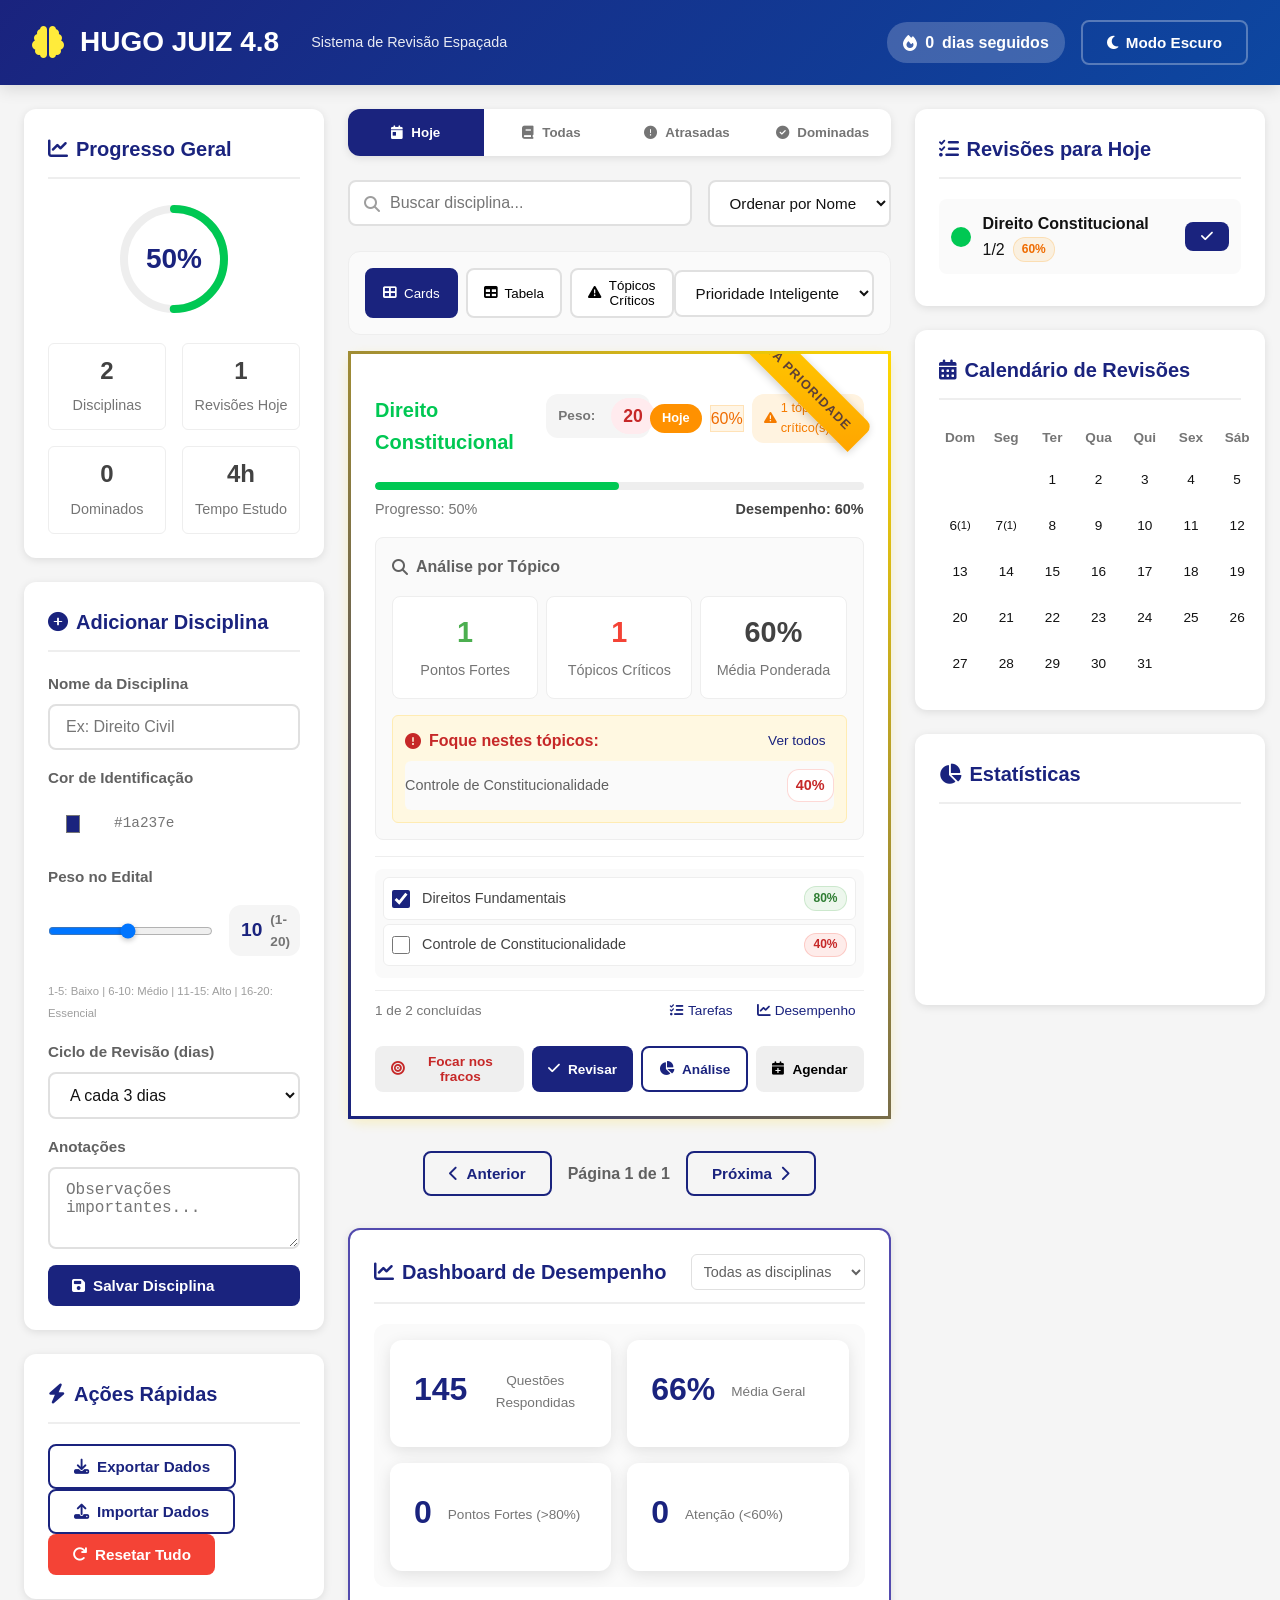
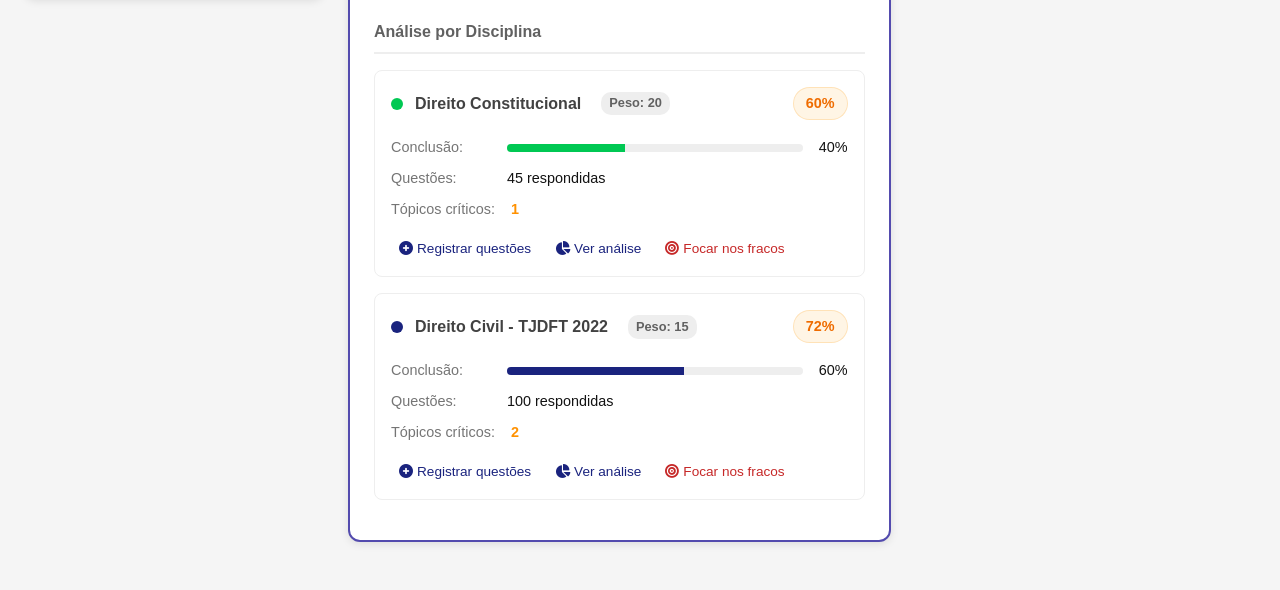
==== html/index.html @ eaf67bb9 "Resolvendo responsividade em mobile e grid do calendário" ====
<!DOCTYPE html>
<html lang="pt-br">
<head>
    <meta charset="UTF-8">
    <meta name="viewport" content="width=device-width, initial-scale=1.0">
    <title>HUGO JUIZ 4.8 - Sistema de Revisão Espaçada</title>
    <link rel="stylesheet" href="https://cdnjs.cloudflare.com/ajax/libs/font-awesome/6.4.0/css/all.min.css">
    <link rel="stylesheet" href="style.css">
</head>
<body>
    <!-- Header -->
    <header class="header">
        <div class="header-content">
            <div class="logo">
                <i class="fas fa-brain"></i>
                <h1>HUGO JUIZ 4.8</h1>
                <span class="subtitle">Sistema de Revisão Espaçada</span>
            </div>
            <div class="header-actions">
                <div class="streak-counter">
                    <i class="fas fa-fire"></i>
                    <span id="streak-days">0</span> dias seguidos
                </div>
                <button class="btn btn-secondary" onclick="toggleDarkMode()">
                    <i class="fas fa-moon"></i> Modo Escuro
                </button>
            </div>
        </div>
    </header>

    <!-- Main Container -->
    <div class="container">
        <!-- Left Panel - Progress & Controls -->
        <aside class="sidebar">
            <!-- Progress Overview -->
            <div class="card progress-card">
                <div class="card-header">
                    <h3><i class="fas fa-chart-line"></i> Progresso Geral</h3>
                </div>
                <div class="progress-circle-container">
                    <div class="progress-circle">
                        <svg width="120" height="120">
                            <circle class="circle-bg" cx="60" cy="60" r="50"></circle>
                            <circle class="circle-progress" cx="60" cy="60" r="50"></circle>
                        </svg>
                        <div class="progress-text">
                            <span id="overall-progress">0%</span>
                        </div>
                    </div>
                </div>
                <div class="stats-grid">
                    <div class="stat-item">
                        <div class="stat-number" id="total-disciplines">0</div>
                        <div class="stat-label">Disciplinas</div>
                    </div>
                    <div class="stat-item">
                        <div class="stat-number" id="today-reviews">0</div>
                        <div class="stat-label">Revisões Hoje</div>
                    </div>
                    <div class="stat-item">
                        <div class="stat-number" id="mastered-topics">0</div>
                        <div class="stat-label">Dominados</div>
                    </div>
                    <div class="stat-item">
                        <div class="stat-number" id="study-time">0h</div>
                        <div class="stat-label">Tempo Estudo</div>
                    </div>
                </div>
            </div>

            <!-- Add Discipline Form -->
            <div class="card">
                <div class="card-header">
                    <h3><i class="fas fa-plus-circle"></i> Adicionar Disciplina</h3>
                </div>
                <form id="add-discipline-form" class="discipline-form">
                    <div class="form-group">
                        <label for="discipline-name">Nome da Disciplina</label>
                        <input type="text" id="discipline-name" placeholder="Ex: Direito Civil" required>
                    </div>
                    
                    <div class="form-group">
                        <label for="discipline-color">Cor de Identificação</label>
                        <div class="color-picker">
                            <input type="color" id="discipline-color" value="#1a237e">
                            <span id="selected-color">#1a237e</span>
                        </div>
                    </div>

                    <!-- No formulário de adição de disciplina -->
                <div class="form-group">
                    <label for="discipline-weight">Peso no Edital</label>
                    <div class="weight-selector">
                        <input type="range" id="discipline-weight" min="1" max="20" value="10">
                        <div class="weight-display">
                            <span id="selected-weight">10</span>
                            <span class="weight-label">(1-20)</span>
                        </div>
                    </div>
                    <div class="weight-explanation">
                        <small>1-5: Baixo | 6-10: Médio | 11-15: Alto | 16-20: Essencial</small>
                    </div>
                </div>

                    
                    
                    <div class="form-group">
                        <label for="review-cycle">Ciclo de Revisão (dias)</label>
                        <select id="review-cycle">
                            <option value="1">Diário</option>
                            <option value="2">A cada 2 dias</option>
                            <option value="3" selected>A cada 3 dias</option>
                            <option value="7">Semanal</option>
                            <option value="14">Quinzenal</option>
                            <option value="30">Mensal</option>
                        </select>
                    </div>
                    
                    <div class="form-group">
                        <label for="discipline-notes">Anotações</label>
                        <textarea id="discipline-notes" rows="3" placeholder="Observações importantes..."></textarea>
                    </div>
                    
                    <button type="submit" class="btn btn-primary">
                        <i class="fas fa-save"></i> Salvar Disciplina
                    </button>
                </form>
            </div>

            <!-- Quick Actions -->
            <div class="card">
                <div class="card-header">
                    <h3><i class="fas fa-bolt"></i> Ações Rápidas</h3>
                </div>
                <div class="quick-actions">
                    <button class="btn btn-outline" onclick="exportData()">
                        <i class="fas fa-download"></i> Exportar Dados
                    </button>
                    <button class="btn btn-outline" onclick="importData()">
                        <i class="fas fa-upload"></i> Importar Dados
                    </button>
                    <button class="btn btn-danger" onclick="resetAllProgress()">
                        <i class="fas fa-redo"></i> Resetar Tudo
                    </button>
                </div>
            </div>
        </aside>

        <!-- Main Content - Disciplines -->
        <main class="main-content">
            <!-- Tabs Navigation -->
            <div class="tabs">
                <button class="tab active" onclick="showTab('today')" id="tab-today">
                    <i class="fas fa-calendar-day"></i> Hoje
                </button>
                <button class="tab" onclick="showTab('all')" id="tab-all">
                    <i class="fas fa-book"></i> Todas
                </button>
                <button class="tab" onclick="showTab('overdue')" id="tab-overdue">
                    <i class="fas fa-exclamation-circle"></i> Atrasadas
                </button>
                <button class="tab" onclick="showTab('mastered')" id="tab-mastered">
                    <i class="fas fa-check-circle"></i> Dominadas
                </button>
            </div>

            <!-- Search & Filter -->
            <div class="search-filter">
                <div class="search-box">
                    <i class="fas fa-search"></i>
                    <input type="text" id="search-input" placeholder="Buscar disciplina...">
                </div>
                <select id="sort-by" onchange="sortDisciplines()">
                    <option value="name">Ordenar por Nome</option>
                    <option value="next-review">Próxima Revisão</option>
                    <option value="progress">Progresso</option>
                    <option value="priority">Prioridade</option>
                </select>
            </div>

                        <!-- Adicione isto após o search-filter -->
            <div class="view-controls">
                <div class="view-mode-selector">
                    <button class="view-mode-btn active" data-mode="cards">
                        <i class="fas fa-th-large"></i> Cards
                    </button>
                    <button class="view-mode-btn" data-mode="table">
                        <i class="fas fa-table"></i> Tabela
                    </button>
                    <button class="view-mode-btn" data-mode="weak-topics">
                        <i class="fas fa-exclamation-triangle"></i> Tópicos Críticos
                    </button>
                </div>
                <div class="sort-controls">
                    <select id="sort-by" onchange="sortDisciplines()">
                        <option value="performance-granular">Prioridade Inteligente</option>
                        <option value="weight">Peso do Edital</option>
                        <option value="performance">Desempenho</option>
                        <option value="progress">Progresso</option>
                        <option value="name">Nome</option>
                        <option value="next-review">Próxima Revisão</option>
                    </select>
                </div>
            </div>

            <!-- Disciplines Grid -->
            <div class="disciplines-grid" id="disciplines-container">
                <!-- Disciplines will be loaded here -->
            </div>

            <!-- Pagination -->
            <div class="pagination">
                <button class="btn btn-outline" onclick="prevPage()">
                    <i class="fas fa-chevron-left"></i> Anterior
                </button>
                <span id="page-info">Página 1 de 1</span>
                <button class="btn btn-outline" onclick="nextPage()">
                    Próxima <i class="fas fa-chevron-right"></i>
                </button>
            </div>

            <!-- Adicione esta seção após o pagination -->
            <div class="card performance-dashboard-card">
                <div class="card-header">
                    <h3><i class="fas fa-chart-line"></i> Dashboard de Desempenho</h3>
                    <div class="dashboard-controls">
                        <select id="performance-filter" class="filter-select">
                            <option value="all">Todas as disciplinas</option>
                            <option value="good">Pontos fortes (>80%)</option>
                            <option value="medium">Médias (60-80%)</option>
                            <option value="poor">Atenção (60%)</option>
                            <option value="no-data">Sem dados</option>
                        </select>
                    </div>
                </div>
                <div class="card-body" id="performance-dashboard">
                    <!-- Dashboard será renderizado aqui -->
                </div>
            </div>



        </main>

        <!-- Right Panel - Statistics & Calendar -->
        <aside class="right-panel">
            <!-- Today's Reviews -->
            <div class="card">
                <div class="card-header">
                    <h3><i class="fas fa-tasks"></i> Revisões para Hoje</h3>
                </div>
                <div class="reviews-list" id="today-reviews-list">
                    <!-- Today's reviews will be listed here -->
                </div>
            </div>

            <!-- Review Calendar -->
            <div class="card">
                <div class="card-header">
                    <h3><i class="fas fa-calendar-alt"></i> Calendário de Revisões</h3>
                </div>
                <div class="calendar" id="review-calendar">
                    <!-- Calendar will be generated here -->
                </div>
            </div>

            <!-- Statistics -->
            <div class="card">
                <div class="card-header">
                    <h3><i class="fas fa-chart-pie"></i> Estatísticas</h3>
                </div>
                <div class="stats-charts">
                    <div class="chart-container">
                        <canvas id="progress-chart"></canvas>
                    </div>
                </div>
            </div>
        </aside>
    </div>

    <!-- Discipline Modal -->
    <div id="discipline-modal" class="modal">
        <div class="modal-content">
            <div class="modal-header">
                <h3 id="modal-title">Editar Disciplina</h3>
                <button class="close-modal" onclick="closeModal()">&times;</button>
            </div>
            <div class="modal-body" id="modal-body">
                <!-- Modal content will be loaded here -->
            </div>
        </div>
    </div>

    <!-- Confirmation Modal -->
    <div id="confirm-modal" class="modal">
        <div class="modal-content confirm-modal">
            <div class="modal-header">
                <h3 id="confirm-title">Confirmação</h3>
                <button class="close-modal" onclick="closeConfirmModal()">&times;</button>
            </div>
            <div class="modal-body">
                <p id="confirm-message">Tem certeza que deseja realizar esta ação?</p>
                <div class="modal-actions">
                    <button class="btn btn-outline" onclick="closeConfirmModal()">Cancelar</button>
                    <button class="btn btn-danger" id="confirm-action-btn">Confirmar</button>
                </div>
            </div>
        </div>
    </div>

    <script src="script.js"></script>
</body>
</html>
---- html/style.css ----
/* ===== VARIÁVEIS DE CORES ===== */
:root {
    --primary: #1a237e;
    --primary-light: #534bae;
    --primary-dark: #000051;
    --secondary: #0d47a1;
    --accent: #ff4081;
    --success: #00c853;
    --warning: #ff9100;
    --danger: #f44336;
    --info: #2196f3;
    --ai-color: #9c27b0;
    
    --dark: #121212;
    --darker: #0a0a0a;
    --light: #f5f5f5;
    --lighter: #ffffff;
    
    --gray-50: #fafafa;
    --gray-100: #f5f5f5;
    --gray-200: #eeeeee;
    --gray-300: #e0e0e0;
    --gray-400: #bdbdbd;
    --gray-500: #9e9e9e;
    --gray-600: #757575;
    --gray-700: #616161;
    --gray-800: #424242;
    --gray-900: #212121;
    
    --border-radius: 12px;
    --border-radius-lg: 16px;
    --border-radius-sm: 8px;
    
    --shadow-sm: 0 2px 8px rgba(0, 0, 0, 0.1);
    --shadow-md: 0 4px 16px rgba(0, 0, 0, 0.12);
    --shadow-lg: 0 8px 32px rgba(0, 0, 0, 0.15);
    
    --transition: all 0.3s cubic-bezier(0.4, 0, 0.2, 1);

    
    --border-radius: 12px;
    --border-radius-lg: 16px;
    --border-radius-sm: 8px;
    
    --shadow-sm: 0 2px 8px rgba(0, 0, 0, 0.1);
    --shadow-md: 0 4px 16px rgba(0, 0, 0, 0.12);
    --shadow-lg: 0 8px 32px rgba(0, 0, 0, 0.15);
    
    --transition: all 0.3s cubic-bezier(0.4, 0, 0.2, 1);
}

/* ===== DARK MODE ===== */
.dark-mode {
    --dark: #ffffff;
    --darker: #f5f5f5;
    --light: #121212;
    --lighter: #1e1e1e;
    
    --gray-50: #212121;
    --gray-100: #2d2d2d;
    --gray-200: #424242;
    --gray-300: #616161;
    --gray-400: #757575;
    --gray-500: #9e9e9e;
    --gray-600: #bdbdbd;
    --gray-700: #e0e0e0;
    --gray-800: #eeeeee;
    --gray-900: #f5f5f5;
}

/* ===== RESET & BASE STYLES ===== */
* {
    margin: 0;
    padding: 0;
    box-sizing: border-box;
}

body {
    font-family: 'Inter', -apple-system, BlinkMacSystemFont, 'Segoe UI', Roboto, Oxygen, Ubuntu, sans-serif;
    background: var(--light);
    color: var(--dark);
    line-height: 1.6;
    transition: var(--transition);
}

/* ===== HEADER ===== */
.header {
    background: linear-gradient(135deg, var(--primary), var(--secondary));
    color: white;
    padding: 1.25rem 2rem;
    position: sticky;
    top: 0;
    z-index: 1000;
    box-shadow: var(--shadow-md);
}

.header-content {
    max-width: 1600px;
    margin: 0 auto;
    display: flex;
    justify-content: space-between;
    align-items: center;
}

.logo {
    display: flex;
    align-items: center;
    gap: 1rem;
}

.logo i {
    font-size: 2rem;
    color: #ffeb3b;
}

.logo h1 {
    font-size: 1.75rem;
    font-weight: 700;
    margin: 0;
}

.subtitle {
    font-size: 0.9rem;
    opacity: 0.9;
    margin-left: 1rem;
}

.header-actions {
    display: flex;
    align-items: center;
    gap: 1rem;
}

.streak-counter {
    background: rgba(255, 255, 255, 0.2);
    padding: 0.5rem 1rem;
    border-radius: 20px;
    display: flex;
    align-items: center;
    gap: 0.5rem;
    font-weight: 600;
}

/* ===== BUTTONS ===== */
.btn {
    padding: 0.75rem 1.5rem;
    border: none;
    border-radius: var(--border-radius-sm);
    font-weight: 600;
    font-size: 0.95rem;
    cursor: pointer;
    display: inline-flex;
    align-items: center;
    gap: 0.5rem;
    transition: var(--transition);
    text-decoration: none;
}

.btn-primary {
    background: var(--primary);
    color: white;
}

.btn-primary:hover {
    background: var(--primary-light);
    transform: translateY(-2px);
    box-shadow: var(--shadow-md);
}

.btn-secondary {
    background: transparent;
    color: white;
    border: 2px solid rgba(255, 255, 255, 0.3);
}

.btn-secondary:hover {
    background: rgba(255, 255, 255, 0.1);
    border-color: white;
}

.btn-danger {
    background: var(--danger);
    color: white;
}

.btn-danger:hover {
    background: #d32f2f;
    transform: translateY(-2px);
}

.btn-outline {
    background: transparent;
    color: var(--primary);
    border: 2px solid var(--primary);
}

.btn-outline:hover {
    background: var(--primary);
    color: white;
}

.btn-small {
    padding: 0.5rem 1rem;
    font-size: 0.85rem;
}

/* ===== CONTAINER & LAYOUT ===== */
.container {
    display: grid;
    grid-template-columns: 300px 1fr 350px;
    gap: 1.5rem;
    max-width: 1600px;
    margin: 1.5rem auto;
    padding: 0 1.5rem;
    min-height: calc(100vh - 90px);
}

/* ===== CARDS ===== */
.card {
    background: var(--lighter);
    border-radius: var(--border-radius);
    padding: 1.5rem;
    box-shadow: var(--shadow-sm);
    transition: var(--transition);
    margin-bottom: 1.5rem;
}

.card:hover {
    box-shadow: var(--shadow-md);
    transform: translateY(-2px);
}

.card-header {
    display: flex;
    justify-content: space-between;
    align-items: center;
    margin-bottom: 1.25rem;
    padding-bottom: 0.75rem;
    border-bottom: 2px solid var(--gray-200);
}

.card-header h3 {
    font-size: 1.25rem;
    color: var(--primary);
    display: flex;
    align-items: center;
    gap: 0.5rem;
}

/* ===== PROGRESS CIRCLE ===== */
.progress-card {
    text-align: center;
}

.progress-circle-container {
    position: relative;
    width: 120px;
    height: 120px;
    margin: 0 auto 1.5rem;
}

.progress-circle {
    position: relative;
    width: 100%;
    height: 100%;
}

.circle-bg {
    fill: none;
    stroke: var(--gray-200);
    stroke-width: 8;
}

.circle-progress {
    fill: none;
    stroke: var(--success);
    stroke-width: 8;
    stroke-linecap: round;
    transform: rotate(-90deg);
    transform-origin: 50% 50%;
    transition: stroke-dashoffset 0.5s ease;
}

.progress-text {
    position: absolute;
    top: 50%;
    left: 50%;
    transform: translate(-50%, -50%);
    font-size: 1.75rem;
    font-weight: 700;
    color: var(--primary);
}

/* ===== STATS GRID ===== */
.stats-grid {
    display: grid;
    grid-template-columns: repeat(2, 1fr);
    gap: 1rem;
    margin-top: 1.5rem;
}

.stat-item {
    background: var(--gray-50);
    padding: 1rem;
    border-radius: var(--border-radius-sm);
    text-align: center;
    transition: var(--transition);
}

.stat-item:hover {
    background: var(--gray-100);
    transform: translateY(-2px);
}

.stat-number {
    font-size: 1.75rem;
    font-weight: 700;
    color: var(--primary);
    margin-bottom: 0.25rem;
}

.stat-label {
    font-size: 0.85rem;
    color: var(--gray-600);
}

/* ===== FORM STYLES ===== */
.discipline-form {
    display: flex;
    flex-direction: column;
    gap: 1rem;
}

.form-group {
    display: flex;
    flex-direction: column;
    gap: 0.5rem;
}

.form-group label {
    font-weight: 600;
    color: var(--gray-700);
    font-size: 0.95rem;
}

.form-group input,
.form-group select,
.form-group textarea {
    padding: 0.75rem 1rem;
    border: 2px solid var(--gray-300);
    border-radius: var(--border-radius-sm);
    font-size: 1rem;
    transition: var(--transition);
    background: var(--lighter);
    color: var(--dark);
}

.form-group input:focus,
.form-group select:focus,
.form-group textarea:focus {
    outline: none;
    border-color: var(--primary);
    box-shadow: 0 0 0 3px rgba(26, 35, 126, 0.1);
}

.color-picker {
    display: flex;
    align-items: center;
    gap: 1rem;
}

.color-picker input[type="color"] {
    width: 50px;
    height: 50px;
    border: none;
    border-radius: var(--border-radius-sm);
    cursor: pointer;
}

#selected-color {
    font-family: 'Monaco', 'Menlo', monospace;
    font-size: 0.9rem;
    color: var(--gray-600);
}

/* ===== TABS ===== */
.tabs {
    display: flex;
    background: var(--lighter);
    border-radius: var(--border-radius);
    overflow: hidden;
    margin-bottom: 1.5rem;
    box-shadow: var(--shadow-sm);
}

.tab {
    flex: 1;
    padding: 1rem;
    text-align: center;
    background: transparent;
    border: none;
    font-weight: 600;
    color: var(--gray-600);
    cursor: pointer;
    transition: var(--transition);
    display: flex;
    align-items: center;
    justify-content: center;
    gap: 0.5rem;
}

.tab:hover {
    background: var(--gray-50);
    color: var(--primary);
}

.tab.active {
    background: var(--primary);
    color: white;
}

/* ===== SEARCH & FILTER ===== */
.search-filter {
    display: flex;
    gap: 1rem;
    margin-bottom: 1.5rem;
}

.search-box {
    flex: 1;
    position: relative;
}

.search-box i {
    position: absolute;
    left: 1rem;
    top: 50%;
    transform: translateY(-50%);
    color: var(--gray-500);
}

.search-box input {
    width: 100%;
    padding: 0.75rem 1rem 0.75rem 2.5rem;
    border: 2px solid var(--gray-300);
    border-radius: var(--border-radius-sm);
    font-size: 1rem;
    transition: var(--transition);
}

.search-box input:focus {
    outline: none;
    border-color: var(--primary);
}

#sort-by {
    padding: 0.75rem 1rem;
    border: 2px solid var(--gray-300);
    border-radius: var(--border-radius-sm);
    background: var(--lighter);
    color: var(--dark);
    font-size: 0.95rem;
    cursor: pointer;
}

/* ===== DISCIPLINES GRID ===== */
.disciplines-grid {
    display: grid;
    grid-template-columns: repeat(auto-fill, minmax(450px, 1fr));
    gap: 1.5rem;
    margin-bottom: 2rem;
}

.discipline-card {
    background: var(--lighter);
    border-radius: var(--border-radius);
    padding: 1.5rem;
    position: relative;
    overflow: hidden;
    transition: var(--transition);
    border-left: 6px solid;
    box-shadow: var(--shadow-sm);
}

.discipline-card:hover {
    transform: translateY(-5px);
    box-shadow: var(--shadow-md);
}

.discipline-header {
    display: flex;
    justify-content: space-between;
    align-items: flex-start;
    margin-bottom: 1rem;
}

.discipline-title {
    font-size: 1.25rem;
    font-weight: 700;
    color: var(--dark);
    margin: 0;
}

.discipline-meta {
    display: flex;
    align-items: center;
    gap: 0.5rem;
}

.review-badge {
    padding: 0.25rem 0.75rem;
    border-radius: 20px;
    font-size: 0.8rem;
    font-weight: 600;
    background: var(--gray-100);
    color: var(--gray-700);
}

.review-badge.due {
    background: var(--danger);
    color: white;
}

.review-badge.today {
    background: var(--warning);
    color: white;
}

.review-badge.future {
    background: var(--success);
    color: white;
}

.discipline-progress {
    margin: 1rem 0;
}

.progress-bar {
    height: 8px;
    background: var(--gray-200);
    border-radius: 4px;
    overflow: hidden;
    margin-bottom: 0.5rem;
}

.progress-fill {
    height: 100%;
    background: currentColor;
    border-radius: 4px;
    transition: width 0.3s ease;
}

.progress-info {
    display: flex;
    justify-content: space-between;
    font-size: 0.9rem;
    color: var(--gray-600);
}

.discipline-actions {
    display: flex;
    gap: 0.5rem;
    margin-top: 1rem;
}

.discipline-details {
    margin: 1rem 0;
    padding: 1rem;
    background: var(--gray-50);
    border-radius: var(--border-radius-sm);
}

.detail-item {
    display: flex;
    justify-content: space-between;
    margin-bottom: 0.5rem;
    font-size: 0.9rem;
}

.detail-label {
    color: var(--gray-600);
}

.detail-value {
    color: var(--dark);
    font-weight: 600;
}

/* ===== CALENDAR ===== */
.calendar {
    display: grid;
    grid-template-columns: repeat(7, 1fr);
    gap: 0.2rem;
    margin-top: 0rem;
    width: 100%;
    max-width: 100%;
    box-sizing: border-box;
}

.calendar-header {
    text-align: center;
    font-weight: 600;
    color: var(--gray-600);
    font-size: 0.85rem;
    padding: 0.4rem;
    min-height: 2rem;
}

.calendar-day {
    aspect-ratio: 1;
    display: flex;
    align-items: center;
    justify-content: center;
    border-radius: var(--border-radius-sm);
    cursor: pointer;
    transition: var(--transition);
    font-size: 0.85rem;
    min-height: 2.5rem;
    margin: 0;
    padding: 0;
    box-sizing: border-box;
}

.calendar-day:hover {
    background: var(--gray-100);
}

/* ===== REVIEWS LIST ===== */
.reviews-list {
    max-height: 300px;
    overflow-y: auto;
}

.review-item {
    display: flex;
    align-items: center;
    justify-content: space-between;
    padding: 0.75rem;
    margin-bottom: 0.5rem;
    background: var(--gray-50);
    border-radius: var(--border-radius-sm);
    transition: var(--transition);
}

.review-item:hover {
    background: var(--gray-100);
}

.review-item.completed {
    opacity: 0.6;
}

.review-discipline {
    display: flex;
    align-items: center;
    gap: 0.75rem;
}

.discipline-dot {
    width: 12px;
    height: 12px;
    border-radius: 50%;
}

.review-info {
    flex: 1;
}

.review-title {
    font-weight: 600;
    color: var(--dark);
}

.review-time {
    font-size: 0.85rem;
    color: var(--gray-600);
}

.review-actions {
    display: flex;
    gap: 0.5rem;
}

/* ===== MODALS ===== */
.modal {
    display: none;
    position: fixed;
    top: 0;
    left: 0;
    width: 100%;
    height: 100%;
    background: rgba(0, 0, 0, 0.5);
    z-index: 2000;
    align-items: center;
    justify-content: center;
    backdrop-filter: blur(5px);
}

.modal-content {
    background: var(--lighter);
    border-radius: var(--border-radius-lg);
    width: 90%;
    max-width: 500px;
    max-height: 90vh;
    overflow-y: auto;
    animation: modalSlideIn 0.3s ease;
}

.modal-header {
    display: flex;
    justify-content: space-between;
    align-items: center;
    padding: 1.5rem;
    border-bottom: 2px solid var(--gray-200);
}

.modal-header h3 {
    margin: 0;
    color: var(--primary);
}

.close-modal {
    background: none;
    border: none;
    font-size: 1.5rem;
    cursor: pointer;
    color: var(--gray-600);
    transition: var(--transition);
}

.close-modal:hover {
    color: var(--danger);
}

.modal-body {
    padding: 1.5rem;
}

.modal-actions {
    display: flex;
    justify-content: flex-end;
    gap: 1rem;
    margin-top: 1.5rem;
}

.confirm-modal {
    max-width: 400px;
}

/* ===== PAGINATION ===== */
.pagination {
    display: flex;
    justify-content: center;
    align-items: center;
    gap: 1rem;
    margin-top: 2rem;
}

#page-info {
    font-weight: 600;
    color: var(--gray-700);
}

/* ===== ANIMATIONS ===== */
@keyframes modalSlideIn {
    from {
        opacity: 0;
        transform: translateY(-50px);
    }
    to {
        opacity: 1;
        transform: translateY(0);
    }
}

@keyframes fadeIn {
    from {
        opacity: 0;
        transform: translateY(10px);
    }
    to {
        opacity: 1;
        transform: translateY(0);
    }
}

.fade-in {
    animation: fadeIn 0.3s ease;
}

/* ===== RESPONSIVE DESIGN ===== */
@media (max-width: 1200px) {
    .container {
        grid-template-columns: 1fr;
    }
    
    .disciplines-grid {
        grid-template-columns: repeat(auto-fill, minmax(280px, 1fr));
    }
}

@media (max-width: 768px) {
    .container {
        grid-template-columns: 1fr;
        padding: 0 1rem;
        gap: 1rem;
    }
    
    .header-content {
        flex-direction: column;
        gap: 1rem;
        text-align: center;
    }
    
    .subtitle {
        margin-left: 0;
        margin-top: 0.5rem;
    }
    
    .header-actions {
        width: 100%;
        justify-content: center;
        flex-wrap: wrap;
    }
    
    .disciplines-grid {
        grid-template-columns: 1fr;
        gap: 1rem;
    }
    
    .card {
        padding: 1rem;
        margin-bottom: 1rem;
    }
    
    .stats-grid {
        grid-template-columns: 1fr;
        gap: 0.75rem;
    }
    
    .discipline-form .form-group {
        margin-bottom: 1rem;
    }
    
    .table-header,
    .table-row {
        grid-template-columns: 1fr;
        gap: 0.5rem;
        padding: 0.75rem;
    }
    
    .table-cell {
        padding: 0.5rem 0;
    }
    
    .btn {
        padding: 0.75rem 1rem;
        font-size: 0.9rem;
    }
    
    .btn-small {
        padding: 0.5rem 0.75rem;
    }
    
    .modal-content {
        width: 95%;
        margin: 1rem;
        max-height: 85vh;
    }
    
    .tabs {
        flex-wrap: wrap;
    }
    
    .tab {
        flex: 1 0 calc(50% - 0.5rem);
    }
    
    .search-filter {
        flex-direction: column;
    }

}

/* Adicionar breakpoint extra para telas muito pequenas */
@media (max-width: 480px) {
    .header {
        padding: 1rem;
    }
    
    .logo h1 {
        font-size: 1.5rem;
    }
    
    .logo i {
        font-size: 1.5rem;
    }
    
    .card-header h3 {
        font-size: 1.1rem;
    }
    
    .progress-circle-container {
        width: 100px;
        height: 100px;
    }
    
    .progress-text {
        font-size: 1.5rem;
    }
    
    .discipline-title {
        font-size: 1.1rem;
    }
    
    .tabs {
        flex-direction: column;
    }
    
    .tab {
        width: 100%;
        padding: 0.75rem;
    }
}

/* ===== UTILITY CLASSES ===== */
.hidden {
    display: none !important;
}

.text-center {
    text-align: center;
}

.text-right {
    text-align: right;
}

.mt-1 { margin-top: 0.5rem; }
.mt-2 { margin-top: 1rem; }
.mt-3 { margin-top: 1.5rem; }
.mt-4 { margin-top: 2rem; }

.mb-1 { margin-bottom: 0.5rem; }
.mb-2 { margin-bottom: 1rem; }
.mb-3 { margin-bottom: 1.5rem; }
.mb-4 { margin-bottom: 2rem; }

.ml-1 { margin-left: 0.5rem; }
.ml-2 { margin-left: 1rem; }
.ml-3 { margin-left: 1.5rem; }

.mr-1 { margin-right: 0.5rem; }
.mr-2 { margin-right: 1rem; }
.mr-3 { margin-right: 1.5rem; }

.p-1 { padding: 0.5rem; }
.p-2 { padding: 1rem; }
.p-3 { padding: 1.5rem; }
.p-4 { padding: 2rem; }

/* ==================== STUDY AI 4.0 - NOVOS ESTILOS ==================== */

/* To-Do List Styles */
.todo-list-container {
    margin: 1rem 0;
    border-top: 1px solid var(--gray-200);
    padding-top: 0.75rem;
}

.todo-list {
    max-height: 200px;
    overflow-y: auto;
    margin-bottom: 0.75rem;
    border-radius: 8px;
    background: var(--gray-50);
    padding: 0.5rem;
}

.todo-item {
    display: flex;
    align-items: center;
    padding: 0.5rem;
    border-radius: 6px;
    margin-bottom: 0.25rem;
    background: white;
    border: 1px solid var(--gray-200);
    transition: all 0.2s;
}

.todo-item:hover {
    background: var(--gray-50);
    border-color: var(--gray-300);
}

.todo-item input[type="checkbox"] {
    margin-right: 0.75rem;
    width: 18px;
    height: 18px;
    cursor: pointer;
    accent-color: var(--primary);
    flex-shrink: 0;
}

.todo-item label {
    flex: 1;
    display: flex;
    justify-content: space-between;
    align-items: center;
    cursor: pointer;
    user-select: none;
    gap: 0.5rem;
}

.todo-text {
    font-size: 0.9rem;
    color: var(--gray-800);
    flex: 1;
}

.todo-text.completed {
    text-decoration: line-through;
    color: var(--gray-500);
}

.todo-date {
    font-size: 0.75rem;
    color: var(--gray-600);
    white-space: nowrap;
}

.priority-badge {
    font-size: 0.7rem;
    padding: 0.2rem 0.5rem;
    border-radius: 12px;
    font-weight: 600;
    text-transform: uppercase;
    letter-spacing: 0.5px;
}

.priority-badge.high {
    background: rgba(244, 67, 54, 0.1);
    color: #f44336;
    border: 1px solid rgba(244, 67, 54, 0.2);
}

.priority-badge.medium {
    background: rgba(255, 152, 0, 0.1);
    color: #ff9800;
    border: 1px solid rgba(255, 152, 0, 0.2);
}

.priority-badge.low {
    background: rgba(76, 175, 80, 0.1);
    color: #4caf50;
    border: 1px solid rgba(76, 175, 80, 0.2);
}

.todo-stats {
    display: flex;
    justify-content: space-between;
    align-items: center;
    font-size: 0.85rem;
    color: var(--gray-600);
    padding: 0.5rem 0;
    border-top: 1px solid var(--gray-200);
}

.btn-text {
    background: none;
    border: none;
    color: var(--primary);
    cursor: pointer;
    font-size: 0.85rem;
    display: flex;
    align-items: center;
    gap: 0.25rem;
    padding: 0.25rem 0.5rem;
    border-radius: 4px;
    transition: all 0.2s;
}

.btn-text:hover {
    background: var(--gray-100);
}

.more-tasks {
    text-align: center;
    font-size: 0.8rem;
    color: var(--gray-500);
    padding: 0.5rem;
    background: var(--gray-100);
    border-radius: 4px;
    margin-top: 0.5rem;
}

.no-tasks {
    text-align: center;
    padding: 1.5rem;
    color: var(--gray-500);
    font-size: 0.9rem;
    font-style: italic;
}

/* Task Manager Modal */
.task-manager {
    padding: 0.5rem 0;
}

.task-manager-header {
    display: flex;
    justify-content: space-between;
    align-items: center;
    margin-bottom: 1rem;
    padding-bottom: 1rem;
    border-bottom: 1px solid var(--gray-200);
}

.task-manager-header h4 {
    margin: 0;
    color: var(--gray-700);
}

.task-list-container {
    max-height: 400px;
    overflow-y: auto;
    margin-bottom: 1rem;
    border: 1px solid var(--gray-200);
    border-radius: 8px;
    padding: 0.5rem;
}

.task-manager-item {
    display: flex;
    justify-content: space-between;
    align-items: center;
    padding: 0.75rem;
    border-bottom: 1px solid var(--gray-200);
    gap: 1rem;
}

.task-manager-item:last-child {
    border-bottom: none;
}

.task-main {
    flex: 1;
    display: flex;
    align-items: center;
    gap: 0.75rem;
}

.task-text-input {
    flex: 1;
    border: 1px solid var(--gray-300);
    border-radius: 4px;
    padding: 0.5rem;
    font-size: 0.9rem;
    background: white;
    transition: all 0.2s;
}

.task-text-input:focus {
    outline: none;
    border-color: var(--primary);
    box-shadow: 0 0 0 2px rgba(26, 35, 126, 0.1);
}

.task-actions {
    display: flex;
    align-items: center;
    gap: 0.5rem;
    flex-shrink: 0;
}

.priority-select {
    border: 1px solid var(--gray-300);
    border-radius: 4px;
    padding: 0.25rem 0.5rem;
    font-size: 0.85rem;
    background: white;
    color: var(--gray-700);
    min-width: 80px;
}

.priority-select:focus {
    outline: none;
    border-color: var(--primary);
}

.btn-icon {
    background: none;
    border: none;
    color: var(--gray-600);
    cursor: pointer;
    padding: 0.25rem 0.5rem;
    border-radius: 4px;
    transition: all 0.2s;
    display: flex;
    align-items: center;
    justify-content: center;
    width: 32px;
    height: 32px;
}

.btn-icon:hover {
    background: var(--gray-100);
    color: var(--danger);
}

.no-tasks-message {
    text-align: center;
    padding: 3rem 1rem;
    color: var(--gray-500);
    font-size: 0.95rem;
    line-height: 1.5;
}

.no-tasks-message i {
    font-size: 2rem;
    margin-bottom: 1rem;
    color: var(--gray-400);
    display: block;
}

/* Progress Bar com contador de tasks */
.progress-info {
    display: flex;
    justify-content: space-between;
    margin-top: 0.25rem;
}

.progress-info span:last-child {
    font-weight: 600;
    color: var(--gray-800);
}

/* Dark Mode Support */
.dark-mode .todo-list {
    background: var(--gray-800);
}

.dark-mode .todo-item {
    background: var(--gray-800);
    border-color: var(--gray-700);
}

.dark-mode .todo-item:hover {
    background: var(--gray-750);
}

.dark-mode .todo-text {
    color: var(--gray-200);
}

.dark-mode .todo-text.completed {
    color: var(--gray-500);
}

.dark-mode .task-text-input {
    background: var(--gray-800);
    border-color: var(--gray-600);
    color: var(--gray-100);
}

.dark-mode .priority-select {
    background: var(--gray-800);
    border-color: var(--gray-600);
    color: var(--gray-100);
}

.dark-mode .btn-text:hover {
    background: var(--gray-700);
}

/* Animações para interações */
@keyframes taskComplete {
    0% { transform: scale(1); }
    50% { transform: scale(1.05); }
    100% { transform: scale(1); }
}

.todo-item input[type="checkbox"]:checked + label .todo-text {
    animation: taskComplete 0.3s ease;
}

/* Scrollbar personalizada */
.todo-list::-webkit-scrollbar,
.task-list-container::-webkit-scrollbar {
    width: 6px;
}

.todo-list::-webkit-scrollbar-track,
.task-list-container::-webkit-scrollbar-track {
    background: var(--gray-100);
    border-radius: 3px;
}

.todo-list::-webkit-scrollbar-thumb,
.task-list-container::-webkit-scrollbar-thumb {
    background: var(--gray-300);
    border-radius: 3px;
}

.dark-mode .todo-list::-webkit-scrollbar-track,
.dark-mode .task-list-container::-webkit-scrollbar-track {
    background: var(--gray-800);
}

.dark-mode .todo-list::-webkit-scrollbar-thumb,
.dark-mode .task-list-container::-webkit-scrollbar-thumb {
    background: var(--gray-600);
}

/* Responsividade */
@media (max-width: 768px) {
    .task-manager-item {
        flex-direction: column;
        align-items: flex-start;
        gap: 0.75rem;
    }
    
    .task-actions {
        width: 100%;
        justify-content: flex-end;
    }
    
    .todo-item label {
        flex-wrap: wrap;
    }
    
    .todo-date {
        order: 3;
        width: 100;
    }
}

/* Tooltip para prioridades */
.todo-item label:hover .priority-badge {
    transform: translateY(-1px);
    box-shadow: 0 2px 4px rgba(0,0,0,0.1);
}

/* Efeito de drag and drop (futuro) */
.todo-item {
    cursor: move;
}

.todo-item.dragging {
    opacity: 0.5;
    background: var(--primary-light);
}

/* ==================== STUDY AI 4.5 - DASHBOARD DE DESEMPENHO ==================== */

/* Dashboard Card */
.performance-dashboard-card {
    margin-top: 2rem;
    border: 2px solid var(--primary-light);
}

.performance-dashboard-card .card-header {
    display: flex;
    justify-content: space-between;
    align-items: center;
    flex-wrap: wrap;
    gap: 1rem;
}

.dashboard-controls {
    display: flex;
    gap: 1rem;
    align-items: center;
}

.filter-select {
    border: 1px solid var(--gray-300);
    border-radius: 6px;
    padding: 0.5rem;
    background: white;
    color: var(--gray-700);
    font-size: 0.9rem;
}

.filter-select:focus {
    outline: none;
    border-color: var(--primary);
    box-shadow: 0 0 0 2px rgba(26, 35, 126, 0.1);
}

/* Performance Stats */
.performance-stats {
    display: grid;
    grid-template-columns: repeat(auto-fit, minmax(150px, 1fr));
    gap: 1rem;
    margin-bottom: 2rem;
    padding: 1rem;
    background: var(--gray-50);
    border-radius: 12px;
}

.stat-card {
    background: white;
    padding: 1rem;
    border-radius: 8px;
    text-align: center;
    box-shadow: 0 2px 8px rgba(0,0,0,0.1);
    transition: transform 0.2s;
}

.stat-card:hover {
    transform: translateY(-2px);
}

.stat-card .stat-number {
    font-size: 2rem;
    font-weight: 700;
    color: var(--primary);
    margin-bottom: 0.5rem;
}

.stat-card .stat-label {
    font-size: 0.85rem;
    color: var(--gray-600);
}

/* Performance List */
.performance-list {
    margin-top: 1rem;
}

.performance-list h4 {
    margin-bottom: 1rem;
    color: var(--gray-700);
    padding-bottom: 0.5rem;
    border-bottom: 2px solid var(--gray-200);
}

.performance-item {
    background: white;
    border: 1px solid var(--gray-200);
    border-radius: 8px;
    padding: 1rem;
    margin-bottom: 1rem;
    transition: all 0.2s;
}

.performance-item:hover {
    border-color: var(--primary);
    box-shadow: 0 4px 12px rgba(0,0,0,0.1);
}

.performance-header {
    display: flex;
    justify-content: space-between;
    align-items: center;
    margin-bottom: 1rem;
}

.performance-title {
    display: flex;
    align-items: center;
    gap: 0.75rem;
    font-weight: 600;
    color: var(--gray-800);
}

.discipline-dot-small {
    width: 12px;
    height: 12px;
    border-radius: 50%;
    flex-shrink: 0;
}

.performance-score-badge {
    padding: 0.25rem 0.75rem;
    border-radius: 20px;
    font-weight: 600;
    font-size: 0.9rem;
}

.performance-good {
    background: rgba(76, 175, 80, 0.1);
    color: #2e7d32;
    border: 1px solid rgba(76, 175, 80, 0.2);
}

.performance-medium {
    background: rgba(255, 152, 0, 0.1);
    color: #ef6c00;
    border: 1px solid rgba(255, 152, 0, 0.2);
}

.performance-poor {
    background: rgba(244, 67, 54, 0.1);
    color: #c62828;
    border: 1px solid rgba(244, 67, 54, 0.2);
}

.performance-none {
    background: rgba(158, 158, 158, 0.1);
    color: #616161;
    border: 1px solid rgba(158, 158, 158, 0.2);
}

/* Performance Details */
.performance-details {
    margin-bottom: 1rem;
}

.progress-row {
    display: flex;
    align-items: center;
    gap: 1rem;
    margin-bottom: 0.5rem;
    font-size: 0.9rem;
}

.progress-row span:first-child {
    min-width: 100px;
    color: var(--gray-600);
}

.mini-progress-bar {
    flex: 1;
    height: 8px;
    background: var(--gray-200);
    border-radius: 4px;
    overflow: hidden;
}

.mini-progress-fill {
    height: 100%;
    transition: width 0.3s ease;
}

/* Performance Actions */
.performance-actions {
    display: flex;
    gap: 0.5rem;
    flex-wrap: wrap;
}

.btn-warning {
    color: #c62828 !important;
}

.btn-warning:hover {
    background: rgba(244, 67, 54, 0.1) !important;
}

/* No Data Message */
.no-performance-data {
    text-align: center;
    padding: 3rem 1rem;
    color: var(--gray-500);
}

.no-performance-data i {
    font-size: 3rem;
    margin-bottom: 1rem;
    color: var(--gray-400);
}

/* Performance Recorder */
.performance-recorder {
    padding: 1rem 0;
}

.recorder-instructions {
    background: rgba(33, 150, 243, 0.1);
    padding: 1rem;
    border-radius: 8px;
    margin-bottom: 1.5rem;
    color: var(--primary);
    font-size: 0.9rem;
}

.recorder-instructions i {
    margin-right: 0.5rem;
}

.recorder-item {
    background: white;
    border: 1px solid var(--gray-200);
    border-radius: 8px;
    padding: 1rem;
    margin-bottom: 1rem;
}

.recorder-task {
    display: flex;
    justify-content: space-between;
    align-items: center;
    margin-bottom: 1rem;
    padding-bottom: 0.5rem;
    border-bottom: 1px solid var(--gray-100);
}

.task-name {
    font-weight: 600;
    color: var(--gray-800);
}

.task-current-score {
    font-weight: 700;
    font-size: 1.1rem;
    padding: 0.25rem 0.75rem;
    border-radius: 20px;
}

.recorder-inputs {
    display: grid;
    grid-template-columns: 1fr 1fr;
    gap: 1rem;
}

.input-group {
    display: flex;
    flex-direction: column;
    gap: 0.5rem;
}

.input-group label {
    font-size: 0.85rem;
    color: var(--gray-600);
    font-weight: 500;
}

.question-input {
    border: 1px solid var(--gray-300);
    border-radius: 6px;
    padding: 0.5rem;
    font-size: 1rem;
    width: 100%;
}

.question-input:focus {
    outline: none;
    border-color: var(--primary);
    box-shadow: 0 0 0 2px rgba(26, 35, 126, 0.1);
}

/* Manager Stats */
.manager-stats {
    display: flex;
    gap: 1rem;
    margin-top: 0.25rem;
}

.stat-item {
    font-size: 0.85rem;
    color: var(--gray-600);
    padding: 0.25rem 0.5rem;
    background: var(--gray-100);
    border-radius: 4px;
}

/* Task Performance Display */
.task-performance {
    padding: 0.25rem 0.75rem;
    border-radius: 20px;
    font-size: 0.85rem;
    font-weight: 600;
    min-width: 50px;
    text-align: center;
}

/* Review Stats */
.review-stats {
    display: flex;
    gap: 0.5rem;
    align-items: center;
}

.review-performance {
    padding: 0.1rem 0.5rem;
    border-radius: 12px;
    font-size: 0.75rem;
    font-weight: 600;
}

/* Todo Performance */
.todo-performance {
    display: flex;
    align-items: center;
    gap: 0.5rem;
}

.performance-score {
    padding: 0.1rem 0.5rem;
    border-radius: 12px;
    font-size: 0.75rem;
    font-weight: 600;
    min-width: 40px;
    text-align: center;
}

.performance-score.no-data {
    background: var(--gray-100);
    color: var(--gray-500);
}

/* Todo Actions */
.todo-actions {
    display: flex;
    gap: 0.5rem;
}

/* Discipline Meta */
.discipline-meta {
    display: flex;
    gap: 0.5rem;
    align-items: center;
}

/* Dark Mode Support */
.dark-mode .performance-stats {
    background: var(--gray-800);
}

.dark-mode .stat-card {
    background: var(--gray-800);
    border: 1px solid var(--gray-700);
}

.dark-mode .performance-item {
    background: var(--gray-800);
    border-color: var(--gray-700);
}

.dark-mode .recorder-item {
    background: var(--gray-800);
    border-color: var(--gray-700);
}

.dark-mode .question-input {
    background: var(--gray-800);
    border-color: var(--gray-600);
    color: var(--gray-100);
}

.dark-mode .stat-item {
    background: var(--gray-700);
    color: var(--gray-300);
}

/* Responsividade */
@media (max-width: 768px) {
    .performance-stats {
        grid-template-columns: repeat(2, 1fr);
    }
    
    .recorder-inputs {
        grid-template-columns: 1fr;
    }
    
    .performance-dashboard-card .card-header {
        flex-direction: column;
        align-items: stretch;
    }
    
    .dashboard-controls {
        justify-content: stretch;
    }
    
    .filter-select {
        width: 100%;
    }
    
    .progress-row {
        flex-direction: column;
        align-items: stretch;
        gap: 0.25rem;
    }
    
    .progress-row span:first-child {
        min-width: auto;
    }

    /* Modo Escuro - Estilos básicos */
body.dark-mode {
    background-color: #121212;
    color: #e0e0e0;
}

body.dark-mode .card,
body.dark-mode .modal-content,
body.dark-mode .dropdown-menu {
    background-color: #1e1e1e;
    color: #e0e0e0;
    border-color: #333;
}

body.dark-mode .btn-toggle {
    background-color: #333;
    color: #fff;
    border-color: #555;
}

body.dark-mode table {
    background-color: #1e1e1e;
    color: #e0e0e0;
}

body.dark-mode .table-striped tbody tr:nth-of-type(odd) {
    background-color: rgba(255, 255, 255, 0.05);
}

/* Ícones (ajuste conforme sua biblioteca de ícones) */
.icon-moon::before { content: "🌙"; }
.icon-sun::before { content: "☀️"; }
}

/* ==================== STUDY AI 4.6 - ANÁLISE GRANULAR ==================== */

/* Controles de Visualização */
.view-controls {
    display: flex;
    justify-content: space-between;
    align-items: center;
    margin: 1rem 0;
    padding: 1rem;
    background: var(--gray-50);
    border-radius: 12px;
    border: 1px solid var(--gray-200);
}

.view-mode-selector {
    display: flex;
    gap: 0.5rem;
}

.view-mode-btn {
    padding: 0.5rem 1rem;
    border: 2px solid var(--gray-300);
    background: white;
    border-radius: 8px;
    cursor: pointer;
    display: flex;
    align-items: center;
    gap: 0.5rem;
    font-weight: 500;
    transition: all 0.2s;
}

.view-mode-btn:hover {
    border-color: var(--primary);
    color: var(--primary);
}

.view-mode-btn.active {
    background: var(--primary);
    color: white;
    border-color: var(--primary);
}

.sort-controls select {
    border: 2px solid var(--gray-300);
    border-radius: 8px;
    padding: 0.5rem 1rem;
    background: white;
    color: var(--gray-700);
    font-weight: 500;
    min-width: 200px;
}

/* Card Gourmet */
.discipline-card.gourmet {
    border: 3px solid;
    border-image: linear-gradient(45deg, var(--primary), #ffd700) 1;
    position: relative;
    overflow: hidden;
    box-shadow: 0 8px 25px rgba(0, 0, 0, 0.15);
}

.gourmet-badge {
    position: absolute;
    top: 10px;
    right: -30px;
    background: linear-gradient(45deg, #ffd700, #ff9800);
    color: #333;
    padding: 0.25rem 2.5rem;
    transform: rotate(45deg);
    font-size: 0.7rem;
    font-weight: 700;
    letter-spacing: 1px;
    box-shadow: 0 2px 10px rgba(0, 0, 0, 0.2);
}

.gourmet-badge i {
    margin-right: 0.25rem;
}

/* Tabela de Disciplinas */
.disciplines-table {
    background: white;
    border-radius: 12px;
    overflow: hidden;
    box-shadow: 0 4px 15px rgba(0,0,0,0.1);
    margin-bottom: 2rem;
}

.table-header {
    display: grid;
    grid-template-columns: 2fr 1fr 1fr 1fr 2fr 1.5fr;
    background: var(--primary);
    color: white;
    font-weight: 600;
    padding: 1rem;
}

.table-row {
    display: grid;
    grid-template-columns: 2fr 1fr 1fr 1fr 2fr 1.5fr;
    padding: 1rem;
    border-bottom: 1px solid var(--gray-200);
    align-items: center;
    transition: background 0.2s;
}

.table-row:hover {
    background: var(--gray-50);
}

.table-row.weight-high {
    background: linear-gradient(90deg, rgba(255, 235, 59, 0.1), transparent);
    border-left: 4px solid #ffd700;
}

.table-row.priority-high {
    background: linear-gradient(90deg, rgba(244, 67, 54, 0.1), transparent);
    border-left: 4px solid #f44336;
}

.table-row.priority-medium {
    background: linear-gradient(90deg, rgba(255, 152, 0, 0.1), transparent);
    border-left: 4px solid #ff9800;
}

.table-cell {
    padding: 0.5rem;
}

.discipline-name-cell {
    display: flex;
    align-items: center;
    gap: 0.75rem;
}

.color-dot {
    width: 12px;
    height: 12px;
    border-radius: 50%;
    flex-shrink: 0;
}

/* Badges de Peso */
.weight-badge {
    padding: 0.25rem 0.75rem;
    border-radius: 20px;
    font-weight: 700;
    font-size: 0.9rem;
}

.weight-high {
    background: linear-gradient(45deg, #ffd700, #ff9800);
    color: #333;
}

.weight-medium {
    background: var(--primary-light);
    color: var(--primary);
}

.weight-low {
    background: var(--gray-200);
    color: var(--gray-600);
}

/* Células da tabela */
.progress-cell {
    display: flex;
    align-items: center;
    gap: 0.75rem;
}

.weak-topics-list {
    display: flex;
    flex-wrap: wrap;
    gap: 0.5rem;
    align-items: center;
}

.weak-topic-tag {
    background: rgba(244, 67, 54, 0.1);
    color: #c62828;
    padding: 0.25rem 0.5rem;
    border-radius: 12px;
    font-size: 0.8rem;
    border: 1px solid rgba(244, 67, 54, 0.2);
}

.more-topics {
    font-size: 0.8rem;
    color: var(--gray-500);
    font-style: italic;
}

.no-weak-topics {
    color: var(--success);
    font-size: 0.9rem;
}

.table-actions {
    display: flex;
    gap: 0.5rem;
}

/* View de Tópicos Críticos */
.weak-topics-view {
    padding: 1rem 0;
}

.view-header {
    text-align: center;
    margin-bottom: 2rem;
    padding: 1.5rem;
    background: linear-gradient(135deg, var(--primary-light), #e3f2fd);
    border-radius: 12px;
}

.view-subtitle {
    color: var(--gray-600);
    font-size: 1.1rem;
    margin-top: 0.5rem;
}

.weak-topic-card {
    background: white;
    border-radius: 12px;
    padding: 1.5rem;
    margin-bottom: 1.5rem;
    box-shadow: 0 4px 15px rgba(0,0,0,0.1);
    border: 2px solid transparent;
    transition: transform 0.2s, box-shadow 0.2s;
}

.weak-topic-card:hover {
    transform: translateY(-2px);
    box-shadow: 0 8px 25px rgba(0,0,0,0.15);
}

.weak-topic-card.priority-critical {
    border-color: #f44336;
    background: linear-gradient(135deg, rgba(244, 67, 54, 0.05), white);
}

.weak-topic-card.priority-high {
    border-color: #ff9800;
    background: linear-gradient(135deg, rgba(255, 152, 0, 0.05), white);
}

.weak-topic-card.priority-medium {
    border-color: #ffd700;
    background: linear-gradient(135deg, rgba(255, 235, 59, 0.05), white);
}

.weak-topic-card.priority-low {
    border-color: var(--primary);
    background: linear-gradient(135deg, rgba(33, 150, 243, 0.05), white);
}

.weak-topic-header {
    display: flex;
    justify-content: space-between;
    align-items: flex-start;
    margin-bottom: 1.5rem;
    padding-bottom: 1rem;
    border-bottom: 2px solid var(--gray-100);
}

.topic-discipline {
    display: flex;
    align-items: center;
    gap: 1rem;
}

.discipline-name {
    font-weight: 700;
    color: var(--gray-800);
    font-size: 1.1rem;
}

.weight-indicator {
    margin-top: 0.25rem;
}

.topic-priority .priority-badge {
    font-size: 1.2rem;
    padding: 0.5rem 1rem;
}

.weak-topic-content {
    margin-bottom: 1.5rem;
}

.topic-title {
    font-size: 1.3rem;
    color: var(--gray-800);
    margin-bottom: 1rem;
}

.topic-stats {
    display: grid;
    grid-template-columns: repeat(auto-fit, minmax(150px, 1fr));
    gap: 1rem;
    margin-bottom: 1.5rem;
    padding: 1rem;
    background: var(--gray-50);
    border-radius: 8px;
}

.stat {
    display: flex;
    flex-direction: column;
    gap: 0.25rem;
}

.stat-label {
    font-size: 0.85rem;
    color: var(--gray-600);
}

.stat-value {
    font-weight: 700;
    color: var(--gray-800);
    font-size: 1.1rem;
}

.topic-analysis {
    padding: 1rem;
    background: rgba(33, 150, 243, 0.1);
    border-radius: 8px;
    border-left: 4px solid var(--primary);
}

.analysis-result {
    display: flex;
    align-items: flex-start;
    gap: 0.75rem;
    color: var(--primary);
    font-weight: 500;
}

.analysis-result i {
    margin-top: 0.25rem;
    flex-shrink: 0;
}

.weak-topic-actions {
    display: flex;
    gap: 1rem;
    flex-wrap: wrap;
}

.no-weak-topics-message {
    text-align: center;
    padding: 4rem 2rem;
    background: linear-gradient(135deg, #e8f5e9, #f1f8e9);
    border-radius: 12px;
    border: 2px dashed #4caf50;
}

.no-weak-topics-message i {
    font-size: 4rem;
    color: #4caf50;
    margin-bottom: 1.5rem;
}

.no-weak-topics-message h4 {
    color: #2e7d32;
    margin-bottom: 1rem;
}

.no-weak-topics-message p {
    color: #388e3c;
    font-size: 1.1rem;
}

/* Análise Granular nos Cards */
.granular-analysis {
    margin: 1rem 0;
    padding: 1rem;
    background: var(--gray-50);
    border-radius: 8px;
    border: 1px solid var(--gray-200);
}

.analysis-header {
    display: flex;
    justify-content: space-between;
    align-items: center;
    margin-bottom: 1rem;
}

.analysis-header h4 {
    margin: 0;
    color: var(--gray-700);
    display: flex;
    align-items: center;
    gap: 0.5rem;
}

.analysis-stats {
    display: grid;
    grid-template-columns: repeat(3, 1fr);
    gap: 1rem;
    margin-bottom: 1rem;
}

.analysis-stats .stat-item {
    text-align: center;
    padding: 0.75rem;
    background: white;
    border-radius: 8px;
}

.analysis-stats .stat-number {
    font-size: 1.8rem;
    font-weight: 700;
    margin-bottom: 0.25rem;
}

.analysis-stats .stat-good {
    color: #4caf50;
}

.analysis-stats .stat-warning {
    color: #f44336;
}

.weak-topics-preview {
    background: white;
    border-radius: 8px;
    padding: 1rem;
    border-left: 4px solid #f44336;
}

.preview-header {
    display: flex;
    justify-content: space-between;
    align-items: center;
    margin-bottom: 0.75rem;
}

.preview-title {
    font-weight: 600;
    color: #c62828;
    display: flex;
    align-items: center;
    gap: 0.5rem;
}

.preview-list {
    display: flex;
    flex-direction: column;
    gap: 0.5rem;
}

.preview-item {
    display: flex;
    justify-content: space-between;
    align-items: center;
    padding: 0.5rem;
    background: var(--gray-50);
    border-radius: 6px;
}

.topic-name {
    font-size: 0.9rem;
    color: var(--gray-700);
}

.topic-score {
    font-weight: 700;
    font-size: 0.9rem;
    padding: 0.25rem 0.5rem;
    border-radius: 12px;
    min-width: 45px;
    text-align: center;
}

/* Modal de Foco */
.focus-plan {
    max-height: 80vh;
    overflow-y: auto;
    padding-right: 0.5rem;
}

.plan-header {
    display: flex;
    justify-content: space-between;
    align-items: center;
    margin-bottom: 2rem;
    padding-bottom: 1rem;
    border-bottom: 2px solid var(--gray-200);
}

.plan-discipline {
    display: flex;
    align-items: center;
    gap: 1rem;
}

.color-dot-large {
    width: 40px;
    height: 40px;
    border-radius: 50%;
}

.plan-subtitle {
    color: var(--gray-600);
    margin-top: 0.25rem;
}

.plan-stats {
    display: flex;
    gap: 2rem;
}

.plan-stats .stat {
    text-align: center;
}

.plan-stats .stat-label {
    display: block;
    font-size: 0.85rem;
    color: var(--gray-600);
    margin-bottom: 0.25rem;
}

.plan-stats .stat-value {
    font-size: 1.5rem;
    font-weight: 700;
}

.focus-topic {
    background: white;
    border-radius: 8px;
    padding: 1.5rem;
    margin-bottom: 1rem;
    border: 2px solid;
}

.focus-topic.priority-critical {
    border-color: #f44336;
    background: linear-gradient(135deg, rgba(244, 67, 54, 0.05), white);
}

.focus-topic.priority-high {
    border-color: #ff9800;
}

.focus-topic.priority-medium {
    border-color: #ffd700;
}

.topic-header {
    display: flex;
    align-items: center;
    gap: 1rem;
    margin-bottom: 1rem;
}

.topic-number {
    width: 32px;
    height: 32px;
    background: var(--primary);
    color: white;
    border-radius: 50%;
    display: flex;
    align-items: center;
    justify-content: center;
    font-weight: 700;
    flex-shrink: 0;
}

.topic-title {
    flex: 1;
    margin: 0;
    color: var(--gray-800);
}

.topic-details {
    display: grid;
    grid-template-columns: repeat(auto-fit, minmax(200px, 1fr));
    gap: 1rem;
    margin-bottom: 1rem;
    padding: 1rem;
    background: var(--gray-50);
    border-radius: 6px;
}

.detail {
    display: flex;
    flex-direction: column;
    gap: 0.25rem;
}

.detail-label {
    font-size: 0.85rem;
    color: var(--gray-600);
}

.detail-value {
    font-weight: 500;
    color: var(--gray-800);
}

.topic-actions {
    display: flex;
    gap: 0.5rem;
}

.plan-tips {
    background: rgba(33, 150, 243, 0.1);
    padding: 1.5rem;
    border-radius: 8px;
    margin-top: 2rem;
}

.plan-tips h5 {
    color: var(--primary);
    margin-bottom: 1rem;
    display: flex;
    align-items: center;
    gap: 0.5rem;
}

.plan-tips ul {
    margin: 0;
    padding-left: 1.5rem;
    color: var(--gray-700);
}

.plan-tips li {
    margin-bottom: 0.5rem;
}

/* Modal de Análise */
.topic-analysis-modal {
    max-height: 80vh;
    overflow-y: auto;
    padding-right: 0.5rem;
}

.analysis-overview {
    display: grid;
    grid-template-columns: repeat(auto-fit, minmax(200px, 1fr));
    gap: 1rem;
    margin-bottom: 2rem;
}

.overview-card {
    background: white;
    border-radius: 12px;
    padding: 1.5rem;
    text-align: center;
    box-shadow: 0 4px 15px rgba(0,0,0,0.1);
    border: 2px solid var(--gray-200);
    transition: transform 0.2s;
}

.overview-card:hover {
    transform: translateY(-5px);
}

.overview-card h4 {
    color: var(--gray-600);
    margin-bottom: 1rem;
    font-size: 0.95rem;
}

.overview-value {
    font-size: 2.5rem;
    font-weight: 800;
    margin-bottom: 0.5rem;
}

.overview-card p {
    color: var(--gray-500);
    font-size: 0.9rem;
    margin: 0;
}

.analysis-sections {
    display: flex;
    flex-direction: column;
    gap: 2rem;
    margin-bottom: 2rem;
}

.analysis-section {
    background: white;
    border-radius: 12px;
    padding: 1.5rem;
    border: 2px solid;
}

.analysis-section.critical {
    border-color: #f44336;
}

.analysis-section.strong {
    border-color: #4caf50;
}

.analysis-section.medium {
    border-color: #ff9800;
}

.section-header {
    margin-bottom: 1.5rem;
    padding-bottom: 1rem;
    border-bottom: 2px solid var(--gray-100);
}

.section-header h4 {
    margin: 0 0 0.5rem 0;
    color: var(--gray-800);
    display: flex;
    align-items: center;
    gap: 0.5rem;
}

.section-subtitle {
    color: var(--gray-600);
    font-size: 0.9rem;
}

.topics-list {
    display: flex;
    flex-direction: column;
    gap: 1rem;
}

.topic-analysis-item {
    display: flex;
    justify-content: space-between;
    align-items: center;
    padding: 1rem;
    background: var(--gray-50);
    border-radius: 8px;
    border: 1px solid var(--gray-200);
}

.topic-info h5 {
    margin: 0 0 0.5rem 0;
    color: var(--gray-800);
}

.topic-stats-mini {
    display: flex;
    gap: 1rem;
    font-size: 0.85rem;
    color: var(--gray-600);
}

.score-bad, .score-good, .score-medium {
    font-weight: 700;
    padding: 0.1rem 0.5rem;
    border-radius: 12px;
}

.topic-actions-mini {
    display: flex;
    gap: 0.5rem;
}

.analysis-recommendations {
    background: linear-gradient(135deg, #e3f2fd, #bbdefb);
    border-radius: 12px;
    padding: 1.5rem;
    margin-bottom: 2rem;
}

.analysis-recommendations h4 {
    color: var(--primary);
    margin-bottom: 1rem;
    display: flex;
    align-items: center;
    gap: 0.5rem;
}

.recommendation-card {
    background: white;
    border-radius: 8px;
    padding: 1.5rem;
    border-left: 4px solid var(--primary);
}

.recommendation-stats {
    display: flex;
    justify-content: space-between;
    flex-wrap: wrap;
    gap: 1rem;
    margin-top: 1rem;
    padding-top: 1rem;
    border-top: 1px solid var(--gray-200);
    font-size: 0.9rem;
    color: var(--gray-600);
}

/* Weight Selector no Form */
.weight-selector {
    display: flex;
    align-items: center;
    gap: 1rem;
    margin: 0.5rem 0;
}

.weight-selector input[type="range"] {
    flex: 1;
    height: 8px;
    border-radius: 4px;
    background: var(--gray-300);
    outline: none;
}

.weight-selector input[type="range"]::-webkit-slider-thumb {
    width: 24px;
    height: 24px;
    border-radius: 50%;
    background: var(--primary);
    cursor: pointer;
    border: 3px solid white;
    box-shadow: 0 2px 5px rgba(0,0,0,0.2);
}

.weight-display {
    display: flex;
    align-items: center;
    gap: 0.5rem;
    font-weight: 700;
    font-size: 1.2rem;
    color: var(--primary);
    min-width: 60px;
}

.weight-explanation {
    margin-top: 0.5rem;
    color: var(--gray-500);
    font-size: 0.85rem;
}

/* Display de peso nos cards */
.discipline-title-row {
    display: flex;
    justify-content: space-between;
    align-items: flex-start;
    margin-bottom: 0.5rem;
}

.weight-display .weight-label {
    font-size: 0.85rem;
    color: var(--gray-600);
    margin-right: 0.5rem;
}

.weight-display .weight-value {
    font-size: 1.1rem;
    font-weight: 800;
    padding: 0.25rem 0.75rem;
    border-radius: 20px;
}

/* Scrollbar personalizada */
.focus-plan::-webkit-scrollbar,
.topic-analysis-modal::-webkit-scrollbar {
    width: 8px;
}

.focus-plan::-webkit-scrollbar-track,
.topic-analysis-modal::-webkit-scrollbar-track {
    background: var(--gray-100);
    border-radius: 4px;
}

.focus-plan::-webkit-scrollbar-thumb,
.topic-analysis-modal::-webkit-scrollbar-thumb {
    background: var(--gray-300);
    border-radius: 4px;
}

.focus-plan::-webkit-scrollbar-thumb:hover,
.topic-analysis-modal::-webkit-scrollbar-thumb:hover {
    background: var(--gray-400);
}

/* Responsividade */
@media (max-width: 768px) {
    .view-controls {
        flex-direction: column;
        gap: 1rem;
        align-items: stretch;
    }
    
    .view-mode-selector {
        justify-content: center;
    }
    
    .table-header,
    .table-row {
        grid-template-columns: 1fr;
        gap: 0.5rem;
    }
    
    .table-cell {
        padding: 0.5rem 0;
    }
    
    .analysis-stats,
    .topic-stats {
        grid-template-columns: 1fr;
    }
    
    .plan-header {
        flex-direction: column;
        gap: 1rem;
        align-items: stretch;
    }
    
    .plan-stats {
        justify-content: space-between;
    }
    
    .weak-topic-actions {
        flex-direction: column;
    }
    
    .weak-topic-actions button {
        width: 100%;
    }
    
    .recommendation-stats {
        flex-direction: column;
        gap: 0.5rem;
    }
}

/* Dark Mode Support */
.dark-mode .disciplines-table {
    background: var(--gray-800);
}

.dark-mode .table-header {
    background: var(--primary-dark);
}

.dark-mode .table-row {
    border-bottom-color: var(--gray-700);
}

.dark-mode .table-row:hover {
    background: var(--gray-750);
}

.dark-mode .weak-topic-card {
    background: var(--gray-800);
}

.dark-mode .topic-stats {
    background: var(--gray-750);
}

.dark-mode .analysis-section {
    background: var(--gray-800);
}

.dark-mode .topic-analysis-item {
    background: var(--gray-750);
    border-color: var(--gray-700);
}

.dark-mode .recommendation-card {
    background: var(--gray-800);
}

.dark-mode .overview-card {
    background: var(--gray-800);
    border-color: var(--gray-700);
}

.dark-mode .focus-topic {
    background: var(--gray-800);
}

.dark-mode .topic-details {
    background: var(--gray-750);
}

.dark-mode .plan-tips {
    background: rgba(33, 150, 243, 0.2);
}

/* ===== NOVOS ESTILOS VERSÃO 5.0 ===== */

/* Badge de versão */
.version-badge {
    background: var(--ai-color);
    color: white;
    padding: 0.25rem 0.75rem;
    border-radius: 12px;
    font-size: 0.75rem;
    font-weight: 700;
    margin-left: 0.5rem;
}

/* Recomendação AI */
.ai-recommendation {
    background: linear-gradient(135deg, rgba(156, 39, 176, 0.1), rgba(156, 39, 176, 0.05));
    border: 1px solid rgba(156, 39, 176, 0.2);
    border-radius: var(--border-radius-sm);
    padding: 1rem;
    margin-top: 1rem;
    display: flex;
    align-items: center;
    gap: 0.75rem;
    color: var(--ai-color);
    font-weight: 500;
}

.ai-recommendation i {
    font-size: 1.2rem;
}

/* Card Inteligente */
.discipline-card.intelligent {
    border: 2px solid var(--ai-color);
    box-shadow: 0 4px 20px rgba(156, 39, 176, 0.15);
}

.intelligent-badge {
    position: absolute;
    top: 10px;
    right: -30px;
    background: linear-gradient(45deg, var(--ai-color), #7b1fa2);
    color: white;
    padding: 0.25rem 2.5rem;
    transform: rotate(45deg);
    font-size: 0.7rem;
    font-weight: 700;
    letter-spacing: 0.5px;
    box-shadow: 0 2px 10px rgba(0, 0, 0, 0.2);
}

.intelligent-badge i {
    margin-right: 0.25rem;
}

/* Análise Inteligente */
.intelligent-analysis {
    background: linear-gradient(135deg, rgba(156, 39, 176, 0.05), rgba(33, 150, 243, 0.05));
    border-radius: 8px;
    padding: 1rem;
    margin: 1rem 0;
    border: 1px solid rgba(156, 39, 176, 0.1);
}

.intelligent-analysis .analysis-header {
    display: flex;
    justify-content: space-between;
    align-items: center;
    margin-bottom: 1rem;
}

.urgency-badge {
    padding: 0.25rem 0.75rem;
    border-radius: 12px;
    font-size: 0.8rem;
    font-weight: 600;
}

.urgency-badge.critical {
    background: rgba(244, 67, 54, 0.1);
    color: #c62828;
    border: 1px solid rgba(244, 67, 54, 0.2);
}

.urgency-badge.high {
    background: rgba(255, 152, 0, 0.1);
    color: #ef6c00;
    border: 1px solid rgba(255, 152, 0, 0.2);
}

.urgency-badge.medium {
    background: rgba(33, 150, 243, 0.1);
    color: #1565c0;
    border: 1px solid rgba(33, 150, 243, 0.2);
}

.urgency-badge.low {
    background: rgba(76, 175, 80, 0.1);
    color: #2e7d32;
    border: 1px solid rgba(76, 175, 80, 0.2);
}

.focus-recommendation {
    background: rgba(33, 150, 243, 0.1);
    border-radius: 6px;
    padding: 0.75rem;
    display: flex;
    align-items: center;
    gap: 0.5rem;
    color: var(--primary);
    font-size: 0.9rem;
    margin-top: 0.5rem;
}

/* Badge de confiança */
.confidence-badge {
    padding: 0.25rem 0.75rem;
    border-radius: 12px;
    font-size: 0.8rem;
    font-weight: 600;
    color: white;
    display: inline-flex;
    align-items: center;
    gap: 0.25rem;
}

/* View de Plano AI */
.ai-plan-view {
    padding: 1rem 0;
}

.plan-header {
    text-align: center;
    margin-bottom: 2rem;
    padding: 1.5rem;
    background: linear-gradient(135deg, rgba(156, 39, 176, 0.1), rgba(33, 150, 243, 0.1));
    border-radius: 12px;
}

.plan-subtitle {
    color: var(--gray-600);
    font-size: 1.1rem;
    margin-top: 0.5rem;
}

.plan-summary {
    display: grid;
    grid-template-columns: repeat(auto-fit, minmax(200px, 1fr));
    gap: 1rem;
    margin-bottom: 2rem;
}

.summary-card {
    background: white;
    border-radius: 12px;
    padding: 1.5rem;
    display: flex;
    align-items: center;
    gap: 1rem;
    box-shadow: 0 4px 15px rgba(0,0,0,0.1);
}

.summary-card i {
    font-size: 2rem;
    color: var(--ai-color);
}

.summary-card h4 {
    margin: 0 0 0.5rem 0;
    color: var(--gray-700);
}

.summary-card p {
    margin: 0;
    font-size: 1.5rem;
    font-weight: 700;
    color: var(--primary);
}

.plan-schedule {
    background: white;
    border-radius: 12px;
    padding: 1.5rem;
    margin-bottom: 2rem;
    box-shadow: 0 4px 15px rgba(0,0,0,0.1);
}

.plan-schedule h4 {
    color: var(--gray-700);
    margin-bottom: 1.5rem;
    display: flex;
    align-items: center;
    gap: 0.5rem;
}

.session-card {
    display: flex;
    align-items: center;
    justify-content: space-between;
    padding: 1rem;
    margin-bottom: 1rem;
    border-radius: 8px;
    border-left: 4px solid;
    background: var(--gray-50);
    transition: transform 0.2s;
}

.session-card:hover {
    transform: translateX(5px);
}

.session-card.critical {
    border-left-color: #f44336;
    background: linear-gradient(90deg, rgba(244, 67, 54, 0.05), transparent);
}

.session-card.high {
    border-left-color: #ff9800;
    background: linear-gradient(90deg, rgba(255, 152, 0, 0.05), transparent);
}

.session-card.medium {
    border-left-color: #ffd700;
    background: linear-gradient(90deg, rgba(255, 215, 0, 0.05), transparent);
}

.session-time {
    display: flex;
    align-items: center;
    gap: 0.5rem;
    min-width: 80px;
    color: var(--gray-600);
}

.session-content {
    flex: 1;
    padding: 0 1rem;
}

.session-content h5 {
    margin: 0 0 0.25rem 0;
    color: var(--gray-800);
}

.session-content p {
    margin: 0;
    color: var(--gray-600);
    font-size: 0.9rem;
}

.session-tags {
    display: flex;
    gap: 0.5rem;
    margin-top: 0.5rem;
}

.tag {
    padding: 0.1rem 0.5rem;
    border-radius: 10px;
    font-size: 0.75rem;
    font-weight: 600;
}

.tag.priority {
    background: rgba(156, 39, 176, 0.1);
    color: var(--ai-color);
}

.tag.time {
    background: rgba(33, 150, 243, 0.1);
    color: var(--info);
}

.plan-recommendations {
    background: linear-gradient(135deg, #e3f2fd, #bbdefb);
    border-radius: 12px;
    padding: 1.5rem;
}

.recommendation-card {
    background: white;
    border-radius: 8px;
    padding: 1rem;
    margin-bottom: 1rem;
    display: flex;
    align-items: flex-start;
    gap: 1rem;
    border-left: 4px solid;
}

.recommendation-card.success {
    border-left-color: #4caf50;
}

.recommendation-card.warning {
    border-left-color: #ff9800;
}

.recommendation-card.info {
    border-left-color: #2196f3;
}

.recommendation-card i {
    margin-top: 0.25rem;
    color: inherit;
}

.recommendation-card.success i { color: #4caf50; }
.recommendation-card.warning i { color: #ff9800; }
.recommendation-card.info i { color: #2196f3; }

.recommendation-card p {
    margin: 0 0 0.25rem 0;
    font-weight: 500;
}

.recommendation-card small {
    color: var(--gray-600);
    font-size: 0.85rem;
}

/* Estatísticas Inteligentes */
.intelligent-stats {
    display: grid;
    grid-template-columns: repeat(auto-fit, minmax(250px, 1fr));
    gap: 1.5rem;
    margin-bottom: 2rem;
}

.stat-card {
    background: white;
    border-radius: 12px;
    padding: 1.5rem;
    display: flex;
    align-items: center;
    gap: 1rem;
    box-shadow: 0 4px 15px rgba(0,0,0,0.1);
}

.stat-card.ai-stat {
    border-top: 4px solid var(--ai-color);
}

.stat-card.efficiency-stat {
    border-top: 4px solid var(--success);
}

.stat-card.retention-stat {
    border-top: 4px solid var(--info);
}

.stat-icon {
    width: 60px;
    height: 60px;
    border-radius: 50%;
    display: flex;
    align-items: center;
    justify-content: center;
    font-size: 1.5rem;
}

.ai-stat .stat-icon {
    background: rgba(156, 39, 176, 0.1);
    color: var(--ai-color);
}

.efficiency-stat .stat-icon {
    background: rgba(76, 175, 80, 0.1);
    color: var(--success);
}

.retention-stat .stat-icon {
    background: rgba(33, 150, 243, 0.1);
    color: var(--info);
}

.stat-content {
    flex: 1;
}

.stat-number {
    font-size: 2rem;
    font-weight: 700;
    color: var(--gray-800);
    margin-bottom: 0.25rem;
}

.stat-label {
    color: var(--gray-600);
    font-size: 0.9rem;
    margin-bottom: 0.25rem;
}

.stat-sub {
    color: var(--gray-500);
    font-size: 0.8rem;
}

.stat-trend {
    display: inline-flex;
    align-items: center;
    gap: 0.25rem;
    padding: 0.25rem 0.5rem;
    border-radius: 12px;
    font-size: 0.85rem;
    font-weight: 600;
}

.stat-trend.up {
    background: rgba(76, 175, 80, 0.1);
    color: #2e7d32;
}

.stat-trend.down {
    background: rgba(244, 67, 54, 0.1);
    color: #c62828;
}

.stat-trend.stable {
    background: rgba(158, 158, 158, 0.1);
    color: #616161;
}

/* Insights AI */
.ai-insights {
    background: white;
    border-radius: 12px;
    padding: 1.5rem;
    box-shadow: 0 4px 15px rgba(0,0,0,0.1);
}

.ai-insights h4 {
    color: var(--gray-700);
    margin-bottom: 1.5rem;
    display: flex;
    align-items: center;
    gap: 0.5rem;
}

.insights-list {
    display: flex;
    flex-direction: column;
    gap: 1rem;
}

.insight-card {
    display: flex;
    align-items: flex-start;
    gap: 1rem;
    padding: 1rem;
    border-radius: 8px;
    border-left: 4px solid;
}

.insight-card.success {
    border-left-color: #4caf50;
    background: rgba(76, 175, 80, 0.05);
}

.insight-card.warning {
    border-left-color: #ff9800;
    background: rgba(255, 152, 0, 0.05);
}

.insight-card.info {
    border-left-color: #2196f3;
    background: rgba(33, 150, 243, 0.05);
}

.insight-card i {
    margin-top: 0.25rem;
    color: inherit;
}

.insight-card.success i { color: #4caf50; }
.insight-card.warning i { color: #ff9800; }
.insight-card.info i { color: #2196f3; }

.insight-card p {
    margin: 0 0 0.25rem 0;
    font-weight: 500;
}

.insight-card small {
    color: var(--gray-600);
    font-size: 0.85rem;
}

/* Assistente AI */
.ai-modal .modal-content {
    max-width: 600px;
    max-height: 80vh;
    display: flex;
    flex-direction: column;
}

.ai-chat {
    flex: 1;
    overflow-y: auto;
    padding: 1rem;
    display: flex;
    flex-direction: column;
    gap: 1rem;
    min-height: 300px;
}

.ai-message {
    max-width: 80%;
    padding: 0.75rem 1rem;
    border-radius: 12px;
    position: relative;
}

.ai-message-user {
    align-self: flex-end;
    background: var(--primary);
    color: white;
    border-bottom-right-radius: 4px;
}

.ai-message-assistant {
    align-self: flex-start;
    background: var(--gray-100);
    color: var(--gray-800);
    border-bottom-left-radius: 4px;
}

.ai-message-content {
    margin-bottom: 0.5rem;
}

.ai-message-time {
    font-size: 0.75rem;
    color: var(--gray-500);
    text-align: right;
}

.ai-input {
    display: flex;
    gap: 0.5rem;
    padding: 1rem;
    border-top: 1px solid var(--gray-200);
}

.ai-input input {
    flex: 1;
    padding: 0.75rem 1rem;
    border: 2px solid var(--gray-300);
    border-radius: 24px;
    font-size: 1rem;
    transition: var(--transition);
}

.ai-input input:focus {
    outline: none;
    border-color: var(--ai-color);
    box-shadow: 0 0 0 3px rgba(156, 39, 176, 0.1);
}

.ai-input button {
    width: 48px;
    height: 48px;
    border-radius: 50%;
    padding: 0;
    display: flex;
    align-items: center;
    justify-content: center;
}

/* Indicador de digitação */
.typing {
    display: flex;
    align-items: center;
    gap: 0.25rem;
}

.dot {
    width: 8px;
    height: 8px;
    border-radius: 50%;
    background: var(--gray-400);
    animation: typing 1.4s infinite;
}

.dot:nth-child(2) {
    animation-delay: 0.2s;
}

.dot:nth-child(3) {
    animation-delay: 0.4s;
}

@keyframes typing {
    0%, 60%, 100% {
        transform: translateY(0);
    }
    30% {
        transform: translateY(-5px);
    }
}

/* Previsões AI */
.ai-predictions {
    padding: 1rem 0;
}

.prediction-card {
    background: linear-gradient(135deg, rgba(156, 39, 176, 0.1), rgba(33, 150, 243, 0.1));
    border-radius: 12px;
    padding: 1rem;
    margin-bottom: 1rem;
}

.prediction-card h4 {
    color: var(--ai-color);
    margin-bottom: 0.5rem;
    display: flex;
    align-items: center;
    gap: 0.5rem;
}

.prediction-metric {
    display: flex;
    justify-content: space-between;
    align-items: center;
    margin-bottom: 0.5rem;
    padding-bottom: 0.5rem;
    border-bottom: 1px solid rgba(0,0,0,0.1);
}

.prediction-metric:last-child {
    margin-bottom: 0;
    border-bottom: none;
}

.metric-label {
    color: var(--gray-700);
    font-size: 0.9rem;
}

.metric-value {
    font-weight: 700;
    color: var(--primary);
}

/* Responsividade */
@media (max-width: 768px) {
    .plan-summary {
        grid-template-columns: 1fr;
    }
    
    .intelligent-stats {
        grid-template-columns: 1fr;
    }
    
    .session-card {
        flex-direction: column;
        align-items: stretch;
        gap: 1rem;
    }
    
    .session-time {
        justify-content: center;
    }
    
    .session-content {
        text-align: center;
        padding: 0;
    }
    
    .session-tags {
        justify-content: center;
    }
    
    .ai-message {
        max-width: 90%;
    }
}

/* Dark Mode Support */
.dark-mode .ai-recommendation {
    background: linear-gradient(135deg, rgba(156, 39, 176, 0.2), rgba(156, 39, 176, 0.1));
    border-color: rgba(156, 39, 176, 0.3);
}

.dark-mode .intelligent-analysis {
    background: linear-gradient(135deg, rgba(156, 39, 176, 0.1), rgba(33, 150, 243, 0.1));
    border-color: rgba(156, 39, 176, 0.2);
}

.dark-mode .summary-card,
.dark-mode .plan-schedule,
.dark-mode .stat-card,
.dark-mode .ai-insights {
    background: var(--gray-800);
}

.dark-mode .session-card {
    background: var(--gray-750);
}

.dark-mode .plan-recommendations {
    background: linear-gradient(135deg, rgba(33, 150, 243, 0.2), rgba(33, 150, 243, 0.1));
}

.dark-mode .recommendation-card {
    background: var(--gray-800);
}

.dark-mode .ai-message-assistant {
    background: var(--gray-700);
    color: var(--gray-100);
}

.dark-mode .prediction-card {
    background: linear-gradient(135deg, rgba(156, 39, 176, 0.2), rgba(33, 150, 243, 0.2));
}

.dark-mode .dot {
    background: var(--gray-500);
}


/* ===== FIM DOS NOVOS ESTILOS VERSÃO 5.0 ===== */
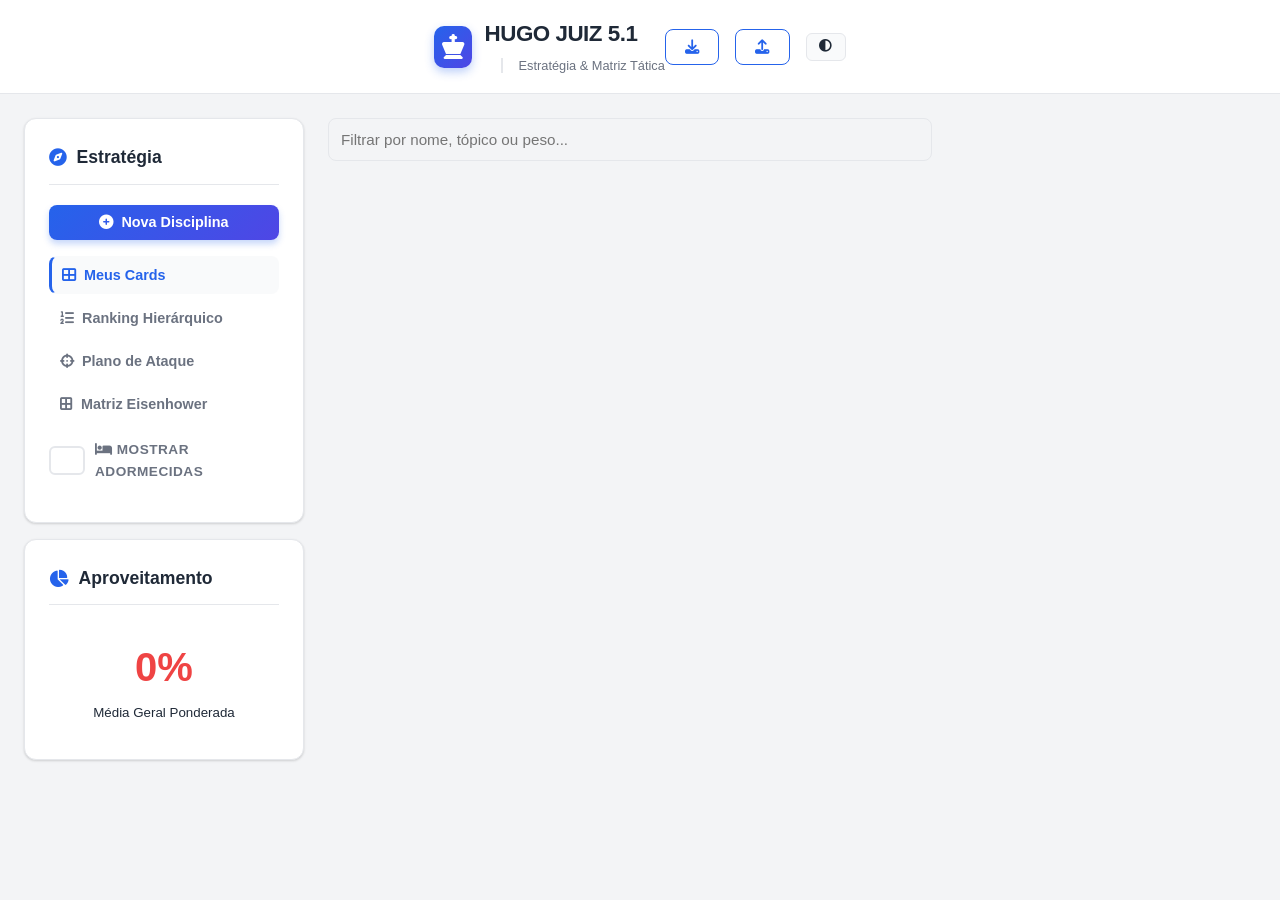
==== commit b5518dcd: "meu-planner com código enxuto e mais leve" ====
--- a/html/index.html
+++ b/html/index.html
@@ -3,307 +3,144 @@
 <head>
     <meta charset="UTF-8">
     <meta name="viewport" content="width=device-width, initial-scale=1.0">
-    <title>HUGO JUIZ 4.8 - Sistema de Revisão Espaçada</title>
+    <title>HUGO JUIZ 5.1 - Eisenhower Edition</title>
     <link rel="stylesheet" href="https://cdnjs.cloudflare.com/ajax/libs/font-awesome/6.4.0/css/all.min.css">
     <link rel="stylesheet" href="style.css">
 </head>
 <body>
-    <!-- Header -->
+    <input type="file" id="json-import-input" accept=".json" style="display: none;" onchange="StudySystem.handleFileImport(this)">
+
     <header class="header">
         <div class="header-content">
             <div class="logo">
-                <i class="fas fa-brain"></i>
-                <h1>HUGO JUIZ 4.8</h1>
-                <span class="subtitle">Sistema de Revisão Espaçada</span>
+                <i class="fas fa-chess-king"></i>
+                <div>
+                    <h1>HUGO JUIZ 5.1</h1>
+                    <span class="subtitle">Estratégia & Matriz Tática</span>
+                </div>
             </div>
             <div class="header-actions">
-                <div class="streak-counter">
-                    <i class="fas fa-fire"></i>
-                    <span id="streak-days">0</span> dias seguidos
-                </div>
-                <button class="btn btn-secondary" onclick="toggleDarkMode()">
-                    <i class="fas fa-moon"></i> Modo Escuro
+                <button class="btn btn-outline" onclick="StudySystem.exportData()" title="Backup">
+                    <i class="fas fa-download"></i>
+                </button>
+                <button class="btn btn-outline" onclick="document.getElementById('json-import-input').click()" title="Restaurar">
+                    <i class="fas fa-upload"></i>
+                </button>
+                <button class="btn btn-secondary btn-small" onclick="toggleDarkMode()">
+                    <i class="fas fa-adjust"></i>
                 </button>
             </div>
         </div>
     </header>
 
-    <!-- Main Container -->
     <div class="container">
-        <!-- Left Panel - Progress & Controls -->
-        <aside class="sidebar">
-            <!-- Progress Overview -->
-            <div class="card progress-card">
+        <aside>
+            <div class="card">
                 <div class="card-header">
-                    <h3><i class="fas fa-chart-line"></i> Progresso Geral</h3>
+                    <h3><i class="fas fa-compass"></i> Estratégia</h3>
                 </div>
-                <div class="progress-circle-container">
-                    <div class="progress-circle">
-                        <svg width="120" height="120">
-                            <circle class="circle-bg" cx="60" cy="60" r="50"></circle>
-                            <circle class="circle-progress" cx="60" cy="60" r="50"></circle>
-                        </svg>
-                        <div class="progress-text">
-                            <span id="overall-progress">0%</span>
-                        </div>
-                    </div>
+                <div class="form-group">
+                    <button class="btn btn-primary w-100" onclick="StudySystem.openAddDisciplineModal()">
+                        <i class="fas fa-plus-circle"></i> Nova Disciplina
+                    </button>
                 </div>
-                <div class="stats-grid">
-                    <div class="stat-item">
-                        <div class="stat-number" id="total-disciplines">0</div>
-                        <div class="stat-label">Disciplinas</div>
-                    </div>
-                    <div class="stat-item">
-                        <div class="stat-number" id="today-reviews">0</div>
-                        <div class="stat-label">Revisões Hoje</div>
-                    </div>
-                    <div class="stat-item">
-                        <div class="stat-number" id="mastered-topics">0</div>
-                        <div class="stat-label">Dominados</div>
-                    </div>
-                    <div class="stat-item">
-                        <div class="stat-number" id="study-time">0h</div>
-                        <div class="stat-label">Tempo Estudo</div>
+                
+                <div class="nav-menu mt-3">
+                    <button class="btn btn-menu active" id="btn-view-cards" onclick="StudySystem.switchView('cards')">
+                        <i class="fas fa-th-large"></i> Meus Cards
+                    </button>
+                    <button class="btn btn-menu" id="btn-view-ranking" onclick="StudySystem.switchView('ranking')">
+                        <i class="fas fa-list-ol"></i> Ranking Hierárquico
+                    </button>
+                    <button class="btn btn-menu" id="btn-view-plan" onclick="StudySystem.switchView('plan')">
+                        <i class="fas fa-crosshairs"></i> Plano de Ataque
+                    </button>
+                    <button class="btn btn-menu" id="btn-view-matrix" onclick="StudySystem.switchView('matrix')">
+                        <i class="fas fa-border-all"></i> Matriz Eisenhower
+                    </button>
+                </div>
+
+                <div class="mt-3 pt-3 border-top">
+                    <div class="form-group">
+                        <label class="d-flex" style="cursor: pointer;">
+                            <input type="checkbox" id="show-archived-toggle" onchange="StudySystem.toggleShowArchived(this.checked)">
+                            <span class="ml-2"><i class="fas fa-bed"></i> Mostrar Adormecidas</span>
+                        </label>
                     </div>
                 </div>
             </div>
 
-            <!-- Add Discipline Form -->
-            <div class="card">
+            <div class="card mt-3">
                 <div class="card-header">
-                    <h3><i class="fas fa-plus-circle"></i> Adicionar Disciplina</h3>
+                    <h3><i class="fas fa-chart-pie"></i> Aproveitamento</h3>
                 </div>
-                <form id="add-discipline-form" class="discipline-form">
-                    <div class="form-group">
-                        <label for="discipline-name">Nome da Disciplina</label>
-                        <input type="text" id="discipline-name" placeholder="Ex: Direito Civil" required>
-                    </div>
-                    
-                    <div class="form-group">
-                        <label for="discipline-color">Cor de Identificação</label>
-                        <div class="color-picker">
-                            <input type="color" id="discipline-color" value="#1a237e">
-                            <span id="selected-color">#1a237e</span>
-                        </div>
-                    </div>
-
-                    <!-- No formulário de adição de disciplina -->
-                <div class="form-group">
-                    <label for="discipline-weight">Peso no Edital</label>
-                    <div class="weight-selector">
-                        <input type="range" id="discipline-weight" min="1" max="20" value="10">
-                        <div class="weight-display">
-                            <span id="selected-weight">10</span>
-                            <span class="weight-label">(1-20)</span>
-                        </div>
-                    </div>
-                    <div class="weight-explanation">
-                        <small>1-5: Baixo | 6-10: Médio | 11-15: Alto | 16-20: Essencial</small>
-                    </div>
-                </div>
-
-                    
-                    
-                    <div class="form-group">
-                        <label for="review-cycle">Ciclo de Revisão (dias)</label>
-                        <select id="review-cycle">
-                            <option value="1">Diário</option>
-                            <option value="2">A cada 2 dias</option>
-                            <option value="3" selected>A cada 3 dias</option>
-                            <option value="7">Semanal</option>
-                            <option value="14">Quinzenal</option>
-                            <option value="30">Mensal</option>
-                        </select>
-                    </div>
-                    
-                    <div class="form-group">
-                        <label for="discipline-notes">Anotações</label>
-                        <textarea id="discipline-notes" rows="3" placeholder="Observações importantes..."></textarea>
-                    </div>
-                    
-                    <button type="submit" class="btn btn-primary">
-                        <i class="fas fa-save"></i> Salvar Disciplina
-                    </button>
-                </form>
-            </div>
-
-            <!-- Quick Actions -->
-            <div class="card">
-                <div class="card-header">
-                    <h3><i class="fas fa-bolt"></i> Ações Rápidas</h3>
-                </div>
-                <div class="quick-actions">
-                    <button class="btn btn-outline" onclick="exportData()">
-                        <i class="fas fa-download"></i> Exportar Dados
-                    </button>
-                    <button class="btn btn-outline" onclick="importData()">
-                        <i class="fas fa-upload"></i> Importar Dados
-                    </button>
-                    <button class="btn btn-danger" onclick="resetAllProgress()">
-                        <i class="fas fa-redo"></i> Resetar Tudo
-                    </button>
+                <div style="text-align: center; padding: 10px;">
+                    <h2 id="global-average" style="font-size: 2.5rem;">0%</h2>
+                    <small class="text-muted">Média Geral Ponderada</small>
                 </div>
             </div>
         </aside>
 
-        <!-- Main Content - Disciplines -->
-        <main class="main-content">
-            <!-- Tabs Navigation -->
-            <div class="tabs">
-                <button class="tab active" onclick="showTab('today')" id="tab-today">
-                    <i class="fas fa-calendar-day"></i> Hoje
-                </button>
-                <button class="tab" onclick="showTab('all')" id="tab-all">
-                    <i class="fas fa-book"></i> Todas
-                </button>
-                <button class="tab" onclick="showTab('overdue')" id="tab-overdue">
-                    <i class="fas fa-exclamation-circle"></i> Atrasadas
-                </button>
-                <button class="tab" onclick="showTab('mastered')" id="tab-mastered">
-                    <i class="fas fa-check-circle"></i> Dominadas
-                </button>
+        <main>
+            <div class="search-bar mb-3">
+                <input type="text" id="search-input" placeholder="Filtrar por nome, tópico ou peso...">
             </div>
 
-            <!-- Search & Filter -->
-            <div class="search-filter">
-                <div class="search-box">
-                    <i class="fas fa-search"></i>
-                    <input type="text" id="search-input" placeholder="Buscar disciplina...">
-                </div>
-                <select id="sort-by" onchange="sortDisciplines()">
-                    <option value="name">Ordenar por Nome</option>
-                    <option value="next-review">Próxima Revisão</option>
-                    <option value="progress">Progresso</option>
-                    <option value="priority">Prioridade</option>
-                </select>
-            </div>
-
-                        <!-- Adicione isto após o search-filter -->
-            <div class="view-controls">
-                <div class="view-mode-selector">
-                    <button class="view-mode-btn active" data-mode="cards">
-                        <i class="fas fa-th-large"></i> Cards
-                    </button>
-                    <button class="view-mode-btn" data-mode="table">
-                        <i class="fas fa-table"></i> Tabela
-                    </button>
-                    <button class="view-mode-btn" data-mode="weak-topics">
-                        <i class="fas fa-exclamation-triangle"></i> Tópicos Críticos
-                    </button>
-                </div>
-                <div class="sort-controls">
-                    <select id="sort-by" onchange="sortDisciplines()">
-                        <option value="performance-granular">Prioridade Inteligente</option>
-                        <option value="weight">Peso do Edital</option>
-                        <option value="performance">Desempenho</option>
-                        <option value="progress">Progresso</option>
-                        <option value="name">Nome</option>
-                        <option value="next-review">Próxima Revisão</option>
-                    </select>
-                </div>
-            </div>
-
-            <!-- Disciplines Grid -->
-            <div class="disciplines-grid" id="disciplines-container">
-                <!-- Disciplines will be loaded here -->
-            </div>
-
-            <!-- Pagination -->
-            <div class="pagination">
-                <button class="btn btn-outline" onclick="prevPage()">
-                    <i class="fas fa-chevron-left"></i> Anterior
-                </button>
-                <span id="page-info">Página 1 de 1</span>
-                <button class="btn btn-outline" onclick="nextPage()">
-                    Próxima <i class="fas fa-chevron-right"></i>
-                </button>
-            </div>
-
-            <!-- Adicione esta seção após o pagination -->
-            <div class="card performance-dashboard-card">
-                <div class="card-header">
-                    <h3><i class="fas fa-chart-line"></i> Dashboard de Desempenho</h3>
-                    <div class="dashboard-controls">
-                        <select id="performance-filter" class="filter-select">
-                            <option value="all">Todas as disciplinas</option>
-                            <option value="good">Pontos fortes (>80%)</option>
-                            <option value="medium">Médias (60-80%)</option>
-                            <option value="poor">Atenção (60%)</option>
-                            <option value="no-data">Sem dados</option>
-                        </select>
-                    </div>
-                </div>
-                <div class="card-body" id="performance-dashboard">
-                    <!-- Dashboard será renderizado aqui -->
-                </div>
-            </div>
-
-
-
+            <div id="main-content-area"></div>
         </main>
-
-        <!-- Right Panel - Statistics & Calendar -->
-        <aside class="right-panel">
-            <!-- Today's Reviews -->
-            <div class="card">
-                <div class="card-header">
-                    <h3><i class="fas fa-tasks"></i> Revisões para Hoje</h3>
-                </div>
-                <div class="reviews-list" id="today-reviews-list">
-                    <!-- Today's reviews will be listed here -->
-                </div>
-            </div>
-
-            <!-- Review Calendar -->
-            <div class="card">
-                <div class="card-header">
-                    <h3><i class="fas fa-calendar-alt"></i> Calendário de Revisões</h3>
-                </div>
-                <div class="calendar" id="review-calendar">
-                    <!-- Calendar will be generated here -->
-                </div>
-            </div>
-
-            <!-- Statistics -->
-            <div class="card">
-                <div class="card-header">
-                    <h3><i class="fas fa-chart-pie"></i> Estatísticas</h3>
-                </div>
-                <div class="stats-charts">
-                    <div class="chart-container">
-                        <canvas id="progress-chart"></canvas>
-                    </div>
-                </div>
-            </div>
-        </aside>
     </div>
 
-    <!-- Discipline Modal -->
     <div id="discipline-modal" class="modal">
-        <div class="modal-content">
+        <div class="modal-content large-modal">
+            <div class="modal-header" id="disc-modal-header"></div>
+            <div class="modal-body" id="modal-body"></div>
+        </div>
+    </div>
+
+    <div id="stats-modal" class="modal" style="z-index: 2100;">
+        <div class="modal-content small-modal">
             <div class="modal-header">
-                <h3 id="modal-title">Editar Disciplina</h3>
-                <button class="close-modal" onclick="closeModal()">&times;</button>
+                <h3>Registrar Desempenho</h3>
+                <button class="btn-icon" onclick="document.getElementById('stats-modal').style.display='none'"><i class="fas fa-times"></i></button>
             </div>
-            <div class="modal-body" id="modal-body">
-                <!-- Modal content will be loaded here -->
+            <div class="modal-body">
+                <input type="hidden" id="stats-disc-id">
+                <input type="hidden" id="stats-topic-id">
+                <div class="form-group">
+                    <label>Questões Feitas</label>
+                    <input type="number" id="stats-total" placeholder="Ex: 10">
+                </div>
+                <div class="form-group">
+                    <label>Questões Certas</label>
+                    <input type="number" id="stats-correct" placeholder="Ex: 8">
+                </div>
+                <div class="mt-3 text-center">
+                    <button class="btn btn-primary w-100" onclick="StudySystem.saveTopicStats()">Salvar Resultado</button>
+                </div>
             </div>
         </div>
     </div>
 
-    <!-- Confirmation Modal -->
-    <div id="confirm-modal" class="modal">
-        <div class="modal-content confirm-modal">
+    <div id="add-discipline-modal" class="modal">
+        <div class="modal-content small-modal">
             <div class="modal-header">
-                <h3 id="confirm-title">Confirmação</h3>
-                <button class="close-modal" onclick="closeConfirmModal()">&times;</button>
+                <h3>Nova Disciplina</h3>
+                <button class="btn-icon" onclick="document.getElementById('add-discipline-modal').style.display='none'"><i class="fas fa-times"></i></button>
             </div>
             <div class="modal-body">
-                <p id="confirm-message">Tem certeza que deseja realizar esta ação?</p>
-                <div class="modal-actions">
-                    <button class="btn btn-outline" onclick="closeConfirmModal()">Cancelar</button>
-                    <button class="btn btn-danger" id="confirm-action-btn">Confirmar</button>
+                <div class="form-group">
+                    <label>Nome</label>
+                    <input type="text" id="new-disc-name">
                 </div>
+                <div class="form-group">
+                    <label>Peso (1-20)</label>
+                    <input type="number" id="new-disc-weight" value="10" min="1" max="20">
+                </div>
+                <div class="form-group">
+                    <label>Cor</label>
+                    <input type="color" id="new-disc-color" value="#2563eb" style="width: 100%; height: 40px;">
+                </div>
+                <button class="btn btn-primary w-100 mt-3" onclick="StudySystem.saveNewDiscipline()">Criar</button>
             </div>
         </div>
     </div>
--- a/html/style.css
+++ b/html/style.css
@@ -1,101 +1,115 @@
-/* ===== VARIÁVEIS DE CORES ===== */
+/* =========================================
+   1. VARIÁVEIS & TEMA (Design Tokens)
+   ========================================= */
 :root {
-    --primary: #1a237e;
-    --primary-light: #534bae;
-    --primary-dark: #000051;
-    --secondary: #0d47a1;
-    --accent: #ff4081;
-    --success: #00c853;
-    --warning: #ff9100;
-    --danger: #f44336;
-    --info: #2196f3;
-    --ai-color: #9c27b0;
+    /* Cores Principais - Paleta Vibrante e Profissional */
+    --primary: #2563eb;       /* Azul Royal Moderno */
+    --primary-light: #60a5fa;
+    --primary-dark: #1e40af;
+    --primary-soft: rgba(37, 99, 235, 0.1);
     
-    --dark: #121212;
-    --darker: #0a0a0a;
-    --light: #f5f5f5;
-    --lighter: #ffffff;
+    --secondary: #4f46e5;     /* Indigo */
+    --accent: #f43f5e;        /* Rose */
     
-    --gray-50: #fafafa;
-    --gray-100: #f5f5f5;
-    --gray-200: #eeeeee;
-    --gray-300: #e0e0e0;
-    --gray-400: #bdbdbd;
-    --gray-500: #9e9e9e;
-    --gray-600: #757575;
-    --gray-700: #616161;
-    --gray-800: #424242;
-    --gray-900: #212121;
+    --ai-color: #8b5cf6;      /* Violeta para AI */
+    --ai-soft: rgba(139, 92, 246, 0.15);
+    --ai-gradient: linear-gradient(135deg, #8b5cf6, #d946ef);
+
+    /* Estados Semânticos */
+    --success: #10b981;
+    --success-soft: rgba(16, 185, 129, 0.15);
+    --warning: #f59e0b;
+    --warning-soft: rgba(245, 158, 11, 0.15);
+    --danger: #ef4444;
+    --danger-soft: rgba(239, 68, 68, 0.15);
+    --info: #0ea5e9;
+    --info-soft: rgba(14, 165, 233, 0.15);
+
+    /* Neutros & Superfícies (Light Mode) */
+    --bg-body: #f3f4f6;
+    --bg-card: #ffffff;
+    --bg-input: #f9fafb;
+    --text-main: #1f2937;
+    --text-muted: #6b7280;
+    --border-color: #e5e7eb;
     
-    --border-radius: 12px;
-    --border-radius-lg: 16px;
-    --border-radius-sm: 8px;
+    /* Layout & Efeitos */
+    --radius-sm: 8px;
+    --radius-md: 16px;
+    --radius-lg: 24px;
+    --radius-full: 9999px;
     
-    --shadow-sm: 0 2px 8px rgba(0, 0, 0, 0.1);
-    --shadow-md: 0 4px 16px rgba(0, 0, 0, 0.12);
-    --shadow-lg: 0 8px 32px rgba(0, 0, 0, 0.15);
+    /* Sombras Premium (Smooth Shadows) */
+    --shadow-sm: 0 1px 2px 0 rgba(0, 0, 0, 0.05);
+    --shadow-md: 0 4px 6px -1px rgba(0, 0, 0, 0.05), 0 2px 4px -1px rgba(0, 0, 0, 0.03);
+    --shadow-lg: 0 10px 15px -3px rgba(0, 0, 0, 0.05), 0 4px 6px -2px rgba(0, 0, 0, 0.02);
+    --shadow-card: 0 0 0 1px rgba(0,0,0,0.03), 0 2px 8px rgba(0,0,0,0.04);
+    --shadow-hover: 0 20px 25px -5px rgba(0, 0, 0, 0.08), 0 10px 10px -5px rgba(0, 0, 0, 0.03);
     
-    --transition: all 0.3s cubic-bezier(0.4, 0, 0.2, 1);
-
+    --transition: all 0.25s cubic-bezier(0.4, 0, 0.2, 1);
+    --font-main: 'Inter', system-ui, -apple-system, sans-serif;
+}
+
+/* Configuração Dark Mode */
+body.dark-mode {
+    --bg-body: #0f172a;
+    --bg-card: #1e293b;
+    --bg-input: #334155;
+    --text-main: #f8fafc;
+    --text-muted: #94a3b8;
+    --border-color: #334155;
+    --primary-soft: rgba(96, 165, 250, 0.15);
     
-    --border-radius: 12px;
-    --border-radius-lg: 16px;
-    --border-radius-sm: 8px;
-    
-    --shadow-sm: 0 2px 8px rgba(0, 0, 0, 0.1);
-    --shadow-md: 0 4px 16px rgba(0, 0, 0, 0.12);
-    --shadow-lg: 0 8px 32px rgba(0, 0, 0, 0.15);
-    
-    --transition: all 0.3s cubic-bezier(0.4, 0, 0.2, 1);
-}
-
-/* ===== DARK MODE ===== */
-.dark-mode {
-    --dark: #ffffff;
-    --darker: #f5f5f5;
-    --light: #121212;
-    --lighter: #1e1e1e;
-    
-    --gray-50: #212121;
-    --gray-100: #2d2d2d;
-    --gray-200: #424242;
-    --gray-300: #616161;
-    --gray-400: #757575;
-    --gray-500: #9e9e9e;
-    --gray-600: #bdbdbd;
-    --gray-700: #e0e0e0;
-    --gray-800: #eeeeee;
-    --gray-900: #f5f5f5;
-}
-
-/* ===== RESET & BASE STYLES ===== */
-* {
-    margin: 0;
-    padding: 0;
-    box-sizing: border-box;
-}
+    --shadow-card: 0 0 0 1px rgba(255,255,255,0.05), 0 4px 6px rgba(0,0,0,0.3);
+}
+
+/* =========================================
+   2. RESET & BASE
+   ========================================= */
+* { margin: 0; padding: 0; box-sizing: border-box; }
 
 body {
-    font-family: 'Inter', -apple-system, BlinkMacSystemFont, 'Segoe UI', Roboto, Oxygen, Ubuntu, sans-serif;
-    background: var(--light);
-    color: var(--dark);
+    font-family: var(--font-main);
+    background-color: var(--bg-body);
+    /* Padrão de fundo sutil para dar textura */
+    background-image: radial-gradient(var(--border-color) 1px, transparent 1px);
+    background-size: 24px 24px;
+    color: var(--text-main);
     line-height: 1.6;
-    transition: var(--transition);
-}
-
-/* ===== HEADER ===== */
+    -webkit-font-smoothing: antialiased;
+    min-height: 100vh;
+}
+
+/* Scrollbar Personalizada */
+::-webkit-scrollbar { width: 8px; height: 8px; }
+::-webkit-scrollbar-track { background: transparent; }
+::-webkit-scrollbar-thumb { background: var(--text-muted); border-radius: 4px; opacity: 0.3; }
+::-webkit-scrollbar-thumb:hover { background: var(--primary); }
+
+/* Utilitários */
+.hidden { display: none !important; }
+.text-center { text-align: center; }
+
+/* =========================================
+   3. HEADER PREMIUM
+   ========================================= */
 .header {
-    background: linear-gradient(135deg, var(--primary), var(--secondary));
-    color: white;
-    padding: 1.25rem 2rem;
+    background: rgba(255, 255, 255, 0.9);
+    backdrop-filter: blur(12px);
+    -webkit-backdrop-filter: blur(12px);
+    border-bottom: 1px solid var(--border-color);
+    padding: 0.8rem 2rem;
     position: sticky;
     top: 0;
     z-index: 1000;
-    box-shadow: var(--shadow-md);
+}
+
+body.dark-mode .header {
+    background: rgba(15, 23, 42, 0.85);
 }
 
 .header-content {
-    max-width: 1600px;
+    max-width: 1400px;
     margin: 0 auto;
     display: flex;
     justify-content: space-between;
@@ -105,386 +119,199 @@
 .logo {
     display: flex;
     align-items: center;
-    gap: 1rem;
-}
-
-.logo i {
-    font-size: 2rem;
-    color: #ffeb3b;
-}
-
-.logo h1 {
-    font-size: 1.75rem;
+    gap: 0.8rem;
+    text-decoration: none;
+    color: var(--text-main);
+}
+
+.logo i { 
+    font-size: 1.6rem; 
+    color: white;
+    background: linear-gradient(135deg, var(--primary), var(--secondary));
+    padding: 8px;
+    border-radius: 10px;
+    box-shadow: 0 4px 10px rgba(37, 99, 235, 0.3);
+}
+
+.logo h1 { font-size: 1.4rem; font-weight: 800; letter-spacing: -0.5px; }
+.subtitle { 
+    font-size: 0.8rem; 
+    color: var(--text-muted); 
+    font-weight: 500; 
+    border-left: 2px solid var(--border-color); 
+    padding-left: 1rem; 
+    margin-left: 1rem; 
+}
+
+.header-actions { display: flex; align-items: center; gap: 1rem; }
+
+.streak-counter {
+    background: var(--bg-input);
+    padding: 0.4rem 1rem;
+    border-radius: var(--radius-full);
+    display: flex;
+    align-items: center;
+    gap: 0.5rem;
     font-weight: 700;
-    margin: 0;
-}
-
-.subtitle {
     font-size: 0.9rem;
-    opacity: 0.9;
-    margin-left: 1rem;
-}
-
-.header-actions {
-    display: flex;
-    align-items: center;
-    gap: 1rem;
-}
-
-.streak-counter {
-    background: rgba(255, 255, 255, 0.2);
-    padding: 0.5rem 1rem;
-    border-radius: 20px;
-    display: flex;
-    align-items: center;
-    gap: 0.5rem;
+    color: var(--warning);
+    border: 1px solid var(--border-color);
+}
+
+/* =========================================
+   4. LAYOUT
+   ========================================= */
+.container {
+    display: grid;
+    grid-template-columns: 280px 1fr 320px;
+    gap: 2rem;
+    max-width: 1440px;
+    margin: 2rem auto;
+    padding: 0 1.5rem;
+}
+
+/* =========================================
+   5. CARDS (Estilo Moderno)
+   ========================================= */
+.card {
+    background: var(--bg-card);
+    border-radius: var(--radius-md);
+    padding: 1.5rem;
+    box-shadow: var(--shadow-card);
+    transition: var(--transition);
+    border: 1px solid transparent;
+    position: relative;
+    overflow: hidden;
+}
+
+.card:hover {
+    box-shadow: var(--shadow-hover);
+    transform: translateY(-3px);
+    border-color: var(--primary-soft);
+}
+
+.card-header {
+    display: flex;
+    justify-content: space-between;
+    align-items: center;
+    margin-bottom: 1.25rem;
+    padding-bottom: 0.75rem;
+    border-bottom: 1px solid var(--border-color);
+}
+
+.card-header h3 {
+    font-size: 1.1rem;
+    color: var(--text-main);
+    font-weight: 700;
+    display: flex;
+    align-items: center;
+    gap: 0.6rem;
+}
+
+.card-header h3 i { color: var(--primary); }
+
+/* =========================================
+   6. BOTÕES
+   ========================================= */
+.btn {
+    padding: 0.6rem 1.2rem;
+    border: none;
+    border-radius: var(--radius-sm);
     font-weight: 600;
-}
-
-/* ===== BUTTONS ===== */
-.btn {
-    padding: 0.75rem 1.5rem;
-    border: none;
-    border-radius: var(--border-radius-sm);
-    font-weight: 600;
-    font-size: 0.95rem;
+    font-size: 0.9rem;
     cursor: pointer;
     display: inline-flex;
     align-items: center;
+    justify-content: center;
     gap: 0.5rem;
     transition: var(--transition);
     text-decoration: none;
 }
 
-.btn-primary {
-    background: var(--primary);
-    color: white;
-}
-
-.btn-primary:hover {
-    background: var(--primary-light);
-    transform: translateY(-2px);
-    box-shadow: var(--shadow-md);
-}
-
-.btn-secondary {
-    background: transparent;
-    color: white;
-    border: 2px solid rgba(255, 255, 255, 0.3);
-}
-
-.btn-secondary:hover {
-    background: rgba(255, 255, 255, 0.1);
-    border-color: white;
-}
-
-.btn-danger {
-    background: var(--danger);
-    color: white;
-}
-
-.btn-danger:hover {
-    background: #d32f2f;
-    transform: translateY(-2px);
-}
-
-.btn-outline {
-    background: transparent;
-    color: var(--primary);
-    border: 2px solid var(--primary);
-}
-
-.btn-outline:hover {
-    background: var(--primary);
-    color: white;
-}
-
-.btn-small {
-    padding: 0.5rem 1rem;
-    font-size: 0.85rem;
-}
-
-/* ===== CONTAINER & LAYOUT ===== */
-.container {
-    display: grid;
-    grid-template-columns: 300px 1fr 350px;
-    gap: 1.5rem;
-    max-width: 1600px;
-    margin: 1.5rem auto;
-    padding: 0 1.5rem;
-    min-height: calc(100vh - 90px);
-}
-
-/* ===== CARDS ===== */
-.card {
-    background: var(--lighter);
-    border-radius: var(--border-radius);
-    padding: 1.5rem;
-    box-shadow: var(--shadow-sm);
-    transition: var(--transition);
-    margin-bottom: 1.5rem;
-}
-
-.card:hover {
-    box-shadow: var(--shadow-md);
-    transform: translateY(-2px);
-}
-
-.card-header {
-    display: flex;
-    justify-content: space-between;
-    align-items: center;
-    margin-bottom: 1.25rem;
-    padding-bottom: 0.75rem;
-    border-bottom: 2px solid var(--gray-200);
-}
-
-.card-header h3 {
-    font-size: 1.25rem;
-    color: var(--primary);
-    display: flex;
-    align-items: center;
-    gap: 0.5rem;
-}
-
-/* ===== PROGRESS CIRCLE ===== */
-.progress-card {
-    text-align: center;
-}
-
-.progress-circle-container {
-    position: relative;
-    width: 120px;
-    height: 120px;
-    margin: 0 auto 1.5rem;
-}
-
-.progress-circle {
-    position: relative;
-    width: 100%;
-    height: 100%;
-}
-
-.circle-bg {
-    fill: none;
-    stroke: var(--gray-200);
-    stroke-width: 8;
-}
-
-.circle-progress {
-    fill: none;
-    stroke: var(--success);
-    stroke-width: 8;
-    stroke-linecap: round;
-    transform: rotate(-90deg);
-    transform-origin: 50% 50%;
-    transition: stroke-dashoffset 0.5s ease;
-}
-
-.progress-text {
-    position: absolute;
-    top: 50%;
-    left: 50%;
-    transform: translate(-50%, -50%);
-    font-size: 1.75rem;
-    font-weight: 700;
-    color: var(--primary);
-}
-
-/* ===== STATS GRID ===== */
-.stats-grid {
-    display: grid;
-    grid-template-columns: repeat(2, 1fr);
-    gap: 1rem;
-    margin-top: 1.5rem;
-}
-
-.stat-item {
-    background: var(--gray-50);
-    padding: 1rem;
-    border-radius: var(--border-radius-sm);
-    text-align: center;
-    transition: var(--transition);
-}
-
-.stat-item:hover {
-    background: var(--gray-100);
-    transform: translateY(-2px);
-}
-
-.stat-number {
-    font-size: 1.75rem;
-    font-weight: 700;
-    color: var(--primary);
-    margin-bottom: 0.25rem;
-}
-
-.stat-label {
-    font-size: 0.85rem;
-    color: var(--gray-600);
-}
-
-/* ===== FORM STYLES ===== */
-.discipline-form {
-    display: flex;
-    flex-direction: column;
-    gap: 1rem;
-}
-
-.form-group {
-    display: flex;
-    flex-direction: column;
-    gap: 0.5rem;
-}
-
-.form-group label {
-    font-weight: 600;
-    color: var(--gray-700);
-    font-size: 0.95rem;
-}
-
-.form-group input,
-.form-group select,
-.form-group textarea {
-    padding: 0.75rem 1rem;
-    border: 2px solid var(--gray-300);
-    border-radius: var(--border-radius-sm);
-    font-size: 1rem;
-    transition: var(--transition);
-    background: var(--lighter);
-    color: var(--dark);
-}
-
-.form-group input:focus,
-.form-group select:focus,
-.form-group textarea:focus {
-    outline: none;
-    border-color: var(--primary);
-    box-shadow: 0 0 0 3px rgba(26, 35, 126, 0.1);
-}
-
-.color-picker {
-    display: flex;
-    align-items: center;
-    gap: 1rem;
-}
-
-.color-picker input[type="color"] {
-    width: 50px;
-    height: 50px;
+.btn-primary { 
+    background: linear-gradient(135deg, var(--primary), var(--secondary)); 
+    color: white; 
+    box-shadow: 0 4px 6px rgba(37, 99, 235, 0.25);
+}
+.btn-primary:hover { 
+    transform: translateY(-1px); 
+    box-shadow: 0 6px 12px rgba(37, 99, 235, 0.35);
+    filter: brightness(1.1);
+}
+
+.btn-secondary { 
+    background: var(--bg-input); 
+    color: var(--text-main); 
+    border: 1px solid var(--border-color); 
+}
+.btn-secondary:hover { background: var(--border-color); }
+
+.btn-danger { background: var(--danger-soft); color: var(--danger); }
+.btn-danger:hover { background: var(--danger); color: white; }
+
+.btn-outline { background: transparent; color: var(--primary); border: 1px solid var(--primary); }
+.btn-outline:hover { background: var(--primary-soft); }
+
+.btn-small { padding: 0.4rem 0.8rem; font-size: 0.8rem; border-radius: 6px; }
+
+.btn-icon { 
+    width: 34px; height: 34px; 
+    border-radius: 8px; 
     border: none;
-    border-radius: var(--border-radius-sm);
-    cursor: pointer;
-}
-
-#selected-color {
-    font-family: 'Monaco', 'Menlo', monospace;
-    font-size: 0.9rem;
-    color: var(--gray-600);
-}
-
-/* ===== TABS ===== */
-.tabs {
-    display: flex;
-    background: var(--lighter);
-    border-radius: var(--border-radius);
-    overflow: hidden;
-    margin-bottom: 1.5rem;
-    box-shadow: var(--shadow-sm);
-}
-
-.tab {
-    flex: 1;
-    padding: 1rem;
-    text-align: center;
-    background: transparent;
-    border: none;
-    font-weight: 600;
-    color: var(--gray-600);
+    background: transparent; 
+    color: var(--text-muted); 
     cursor: pointer;
     transition: var(--transition);
-    display: flex;
-    align-items: center;
-    justify-content: center;
-    gap: 0.5rem;
-}
-
-.tab:hover {
-    background: var(--gray-50);
-    color: var(--primary);
-}
-
-.tab.active {
-    background: var(--primary);
-    color: white;
-}
-
-/* ===== SEARCH & FILTER ===== */
-.search-filter {
-    display: flex;
-    gap: 1rem;
-    margin-bottom: 1.5rem;
-}
-
-.search-box {
-    flex: 1;
-    position: relative;
-}
-
-.search-box i {
-    position: absolute;
-    left: 1rem;
-    top: 50%;
-    transform: translateY(-50%);
-    color: var(--gray-500);
-}
-
-.search-box input {
+    display: flex; align-items: center; justify-content: center;
+}
+.btn-icon:hover { background: var(--bg-input); color: var(--primary); }
+
+/* =========================================
+   7. FORMULÁRIOS
+   ========================================= */
+.form-group { margin-bottom: 1rem; display: flex; flex-direction: column; gap: 0.4rem; }
+.form-group label { font-size: 0.85rem; font-weight: 600; color: var(--text-muted); text-transform: uppercase; letter-spacing: 0.5px; }
+
+input, select, textarea {
+    padding: 0.8rem 1rem;
+    border: 2px solid var(--bg-input); /* Borda sutil */
+    border-radius: var(--radius-sm);
+    background: var(--bg-input);
+    color: var(--text-main);
+    font-size: 0.95rem;
+    transition: var(--transition);
     width: 100%;
-    padding: 0.75rem 1rem 0.75rem 2.5rem;
-    border: 2px solid var(--gray-300);
-    border-radius: var(--border-radius-sm);
-    font-size: 1rem;
-    transition: var(--transition);
-}
-
-.search-box input:focus {
+}
+
+input:focus, select:focus, textarea:focus {
     outline: none;
+    background: var(--bg-card);
     border-color: var(--primary);
-}
-
-#sort-by {
-    padding: 0.75rem 1rem;
-    border: 2px solid var(--gray-300);
-    border-radius: var(--border-radius-sm);
-    background: var(--lighter);
-    color: var(--dark);
-    font-size: 0.95rem;
-    cursor: pointer;
-}
-
-/* ===== DISCIPLINES GRID ===== */
+    box-shadow: 0 0 0 4px var(--primary-soft);
+}
+
+/* =========================================
+   8. DISCIPLINAS (Cards & Grid)
+   ========================================= */
 .disciplines-grid {
     display: grid;
-    grid-template-columns: repeat(auto-fill, minmax(450px, 1fr));
+    grid-template-columns: repeat(auto-fill, minmax(320px, 1fr));
     gap: 1.5rem;
-    margin-bottom: 2rem;
 }
 
 .discipline-card {
-    background: var(--lighter);
-    border-radius: var(--border-radius);
+    background: var(--bg-card);
+    border-radius: var(--radius-md);
     padding: 1.5rem;
+    box-shadow: var(--shadow-card);
     position: relative;
-    overflow: hidden;
     transition: var(--transition);
-    border-left: 6px solid;
-    box-shadow: var(--shadow-sm);
+    border-left: 4px solid var(--primary);
 }
 
 .discipline-card:hover {
-    transform: translateY(-5px);
-    box-shadow: var(--shadow-md);
+    transform: translateY(-4px);
+    box-shadow: var(--shadow-hover);
 }
 
 .discipline-header {
@@ -494,3038 +321,596 @@
     margin-bottom: 1rem;
 }
 
-.discipline-title {
-    font-size: 1.25rem;
-    font-weight: 700;
-    color: var(--dark);
-    margin: 0;
-}
-
-.discipline-meta {
-    display: flex;
-    align-items: center;
-    gap: 0.5rem;
-}
-
-.review-badge {
-    padding: 0.25rem 0.75rem;
-    border-radius: 20px;
-    font-size: 0.8rem;
+.discipline-title { 
+    font-size: 1.2rem; 
+    font-weight: 800; 
+    color: var(--text-main); 
+    margin-bottom: 0.25rem; 
+}
+
+/* CARD GOURMET - Alta Prioridade */
+.discipline-card.gourmet {
+    border: none;
+    box-shadow: 0 10px 30px -5px rgba(255, 215, 0, 0.15);
+}
+
+.discipline-card.gourmet::before {
+    content: '';
+    position: absolute;
+    inset: 0;
+    border-radius: var(--radius-md);
+    padding: 2px;
+    background: linear-gradient(45deg, var(--primary), #ffd700);
+    -webkit-mask: linear-gradient(#fff 0 0) content-box, linear-gradient(#fff 0 0);
+    -webkit-mask-composite: xor;
+    mask-composite: exclude;
+    pointer-events: none;
+}
+
+.gourmet-badge {
+    position: absolute;
+    top: 12px; right: -30px;
+    background: linear-gradient(45deg, #ffd700, #ff9800);
+    color: #1a1a1a;
+    padding: 4px 35px;
+    transform: rotate(45deg);
+    font-size: 0.65rem;
+    font-weight: 900;
+    text-transform: uppercase;
+    letter-spacing: 0.5px;
+    box-shadow: 0 2px 4px rgba(0,0,0,0.1);
+}
+
+/* Badges e Status */
+.weight-badge { 
+    padding: 0.25rem 0.6rem; 
+    border-radius: 6px; 
+    font-size: 0.7rem; 
+    font-weight: 700; 
+    text-transform: uppercase; 
+    letter-spacing: 0.5px;
+}
+.weight-high { background: var(--danger-soft); color: var(--danger); }
+.weight-medium { background: var(--warning-soft); color: var(--warning); }
+.weight-low { background: var(--success-soft); color: var(--success); }
+
+.badge {
+    display: inline-flex;
+    align-items: center;
+    gap: 4px;
+    padding: 4px 8px;
+    border-radius: 6px;
+    font-size: 0.75rem;
     font-weight: 600;
-    background: var(--gray-100);
-    color: var(--gray-700);
-}
-
-.review-badge.due {
-    background: var(--danger);
-    color: white;
-}
-
-.review-badge.today {
-    background: var(--warning);
-    color: white;
-}
-
-.review-badge.future {
-    background: var(--success);
-    color: white;
-}
-
-.discipline-progress {
-    margin: 1rem 0;
-}
-
+}
+.badge-high { background: var(--danger-soft); color: var(--danger); }
+
+/* Progresso */
+.discipline-progress { margin: 1rem 0; }
 .progress-bar {
     height: 8px;
-    background: var(--gray-200);
-    border-radius: 4px;
+    background: var(--bg-input);
+    border-radius: var(--radius-full);
     overflow: hidden;
     margin-bottom: 0.5rem;
 }
-
-.progress-fill {
-    height: 100%;
-    background: currentColor;
-    border-radius: 4px;
-    transition: width 0.3s ease;
-}
-
-.progress-info {
-    display: flex;
-    justify-content: space-between;
-    font-size: 0.9rem;
-    color: var(--gray-600);
-}
-
-.discipline-actions {
-    display: flex;
-    gap: 0.5rem;
-    margin-top: 1rem;
-}
-
-.discipline-details {
-    margin: 1rem 0;
-    padding: 1rem;
-    background: var(--gray-50);
-    border-radius: var(--border-radius-sm);
-}
-
-.detail-item {
-    display: flex;
-    justify-content: space-between;
-    margin-bottom: 0.5rem;
-    font-size: 0.9rem;
-}
-
-.detail-label {
-    color: var(--gray-600);
-}
-
-.detail-value {
-    color: var(--dark);
-    font-weight: 600;
-}
-
-/* ===== CALENDAR ===== */
+.progress-fill { height: 100%; border-radius: var(--radius-full); transition: width 0.6s cubic-bezier(0.4, 0, 0.2, 1); }
+.progress-info { display: flex; justify-content: space-between; font-size: 0.8rem; color: var(--text-muted); font-weight: 500; }
+
+.discipline-actions { 
+    display: flex; 
+    gap: 0.5rem; 
+    border-top: 1px solid var(--bg-input); 
+    padding-top: 1rem; 
+    margin-top: 1rem; 
+}
+.discipline-actions .btn { flex: 1; }
+
+/* =========================================
+   9. CALENDÁRIO & WIDGETS
+   ========================================= */
+.progress-circle-container {
+    width: 160px; height: 160px;
+    margin: 0 auto 1.5rem;
+    position: relative;
+}
+.circle-bg { stroke: var(--bg-input); stroke-width: 10; fill: none; }
+.circle-progress { 
+    stroke: var(--success); 
+    stroke-width: 10; 
+    stroke-linecap: round; 
+    fill: none; 
+    transform: rotate(-90deg); 
+    transform-origin: 50% 50%; 
+    transition: stroke-dashoffset 1s ease; 
+    filter: drop-shadow(0 0 4px var(--success));
+}
+.progress-text { position: absolute; top: 50%; left: 50%; transform: translate(-50%, -50%); font-size: 2.2rem; font-weight: 800; color: var(--text-main); }
+
 .calendar {
     display: grid;
     grid-template-columns: repeat(7, 1fr);
-    gap: 0.2rem;
-    margin-top: 0rem;
-    width: 100%;
-    max-width: 100%;
-    box-sizing: border-box;
-}
-
-.calendar-header {
-    text-align: center;
-    font-weight: 600;
-    color: var(--gray-600);
-    font-size: 0.85rem;
-    padding: 0.4rem;
-    min-height: 2rem;
-}
-
+    gap: 6px;
+    margin-top: 1rem;
+}
 .calendar-day {
     aspect-ratio: 1;
     display: flex;
     align-items: center;
     justify-content: center;
-    border-radius: var(--border-radius-sm);
-    cursor: pointer;
+    border-radius: 8px;
+    font-size: 0.8rem;
+    background: var(--bg-input);
+    color: var(--text-muted);
+    font-weight: 600;
     transition: var(--transition);
-    font-size: 0.85rem;
-    min-height: 2.5rem;
-    margin: 0;
-    padding: 0;
-    box-sizing: border-box;
-}
-
-.calendar-day:hover {
-    background: var(--gray-100);
-}
-
-/* ===== REVIEWS LIST ===== */
-.reviews-list {
-    max-height: 300px;
-    overflow-y: auto;
-}
-
-.review-item {
-    display: flex;
-    align-items: center;
-    justify-content: space-between;
-    padding: 0.75rem;
-    margin-bottom: 0.5rem;
-    background: var(--gray-50);
-    border-radius: var(--border-radius-sm);
-    transition: var(--transition);
-}
-
-.review-item:hover {
-    background: var(--gray-100);
-}
-
-.review-item.completed {
-    opacity: 0.6;
-}
-
-.review-discipline {
-    display: flex;
-    align-items: center;
-    gap: 0.75rem;
-}
-
-.discipline-dot {
-    width: 12px;
-    height: 12px;
-    border-radius: 50%;
-}
-
-.review-info {
-    flex: 1;
-}
-
-.review-title {
-    font-weight: 600;
-    color: var(--dark);
-}
-
-.review-time {
-    font-size: 0.85rem;
-    color: var(--gray-600);
-}
-
-.review-actions {
-    display: flex;
-    gap: 0.5rem;
-}
-
-/* ===== MODALS ===== */
+}
+.calendar-day.active { 
+    background: var(--primary); 
+    color: white; 
+    box-shadow: 0 4px 10px var(--primary-soft);
+}
+
+/* =========================================
+   10. MODALS & AI
+   ========================================= */
 .modal {
     display: none;
     position: fixed;
-    top: 0;
-    left: 0;
-    width: 100%;
-    height: 100%;
-    background: rgba(0, 0, 0, 0.5);
+    top: 0; left: 0;
+    width: 100%; height: 100%;
+    background: rgba(0, 0, 0, 0.4);
+    backdrop-filter: blur(4px); /* Efeito Blur no Fundo */
     z-index: 2000;
     align-items: center;
     justify-content: center;
-    backdrop-filter: blur(5px);
 }
 
 .modal-content {
-    background: var(--lighter);
-    border-radius: var(--border-radius-lg);
-    width: 90%;
-    max-width: 500px;
+    background: var(--bg-card);
+    border-radius: var(--radius-lg);
+    width: 95%;
+    max-width: 550px;
     max-height: 90vh;
     overflow-y: auto;
-    animation: modalSlideIn 0.3s ease;
+    box-shadow: 0 25px 50px -12px rgba(0, 0, 0, 0.25);
+    animation: modalPop 0.3s cubic-bezier(0.34, 1.56, 0.64, 1);
+    border: 1px solid var(--border-color);
+}
+
+@keyframes modalPop {
+    from { opacity: 0; transform: scale(0.9) translateY(20px); }
+    to { opacity: 1; transform: scale(1) translateY(0); }
 }
 
 .modal-header {
+    padding: 1.5rem;
+    border-bottom: 1px solid var(--border-color);
     display: flex;
     justify-content: space-between;
     align-items: center;
-    padding: 1.5rem;
-    border-bottom: 2px solid var(--gray-200);
-}
-
-.modal-header h3 {
-    margin: 0;
-    color: var(--primary);
-}
-
-.close-modal {
-    background: none;
-    border: none;
-    font-size: 1.5rem;
+    background: var(--bg-input);
+}
+.modal-header h3 { margin: 0; font-size: 1.2rem; }
+
+.modal-body { padding: 1.5rem; }
+
+/* AI Recommendation */
+.ai-recommendation {
+    background: var(--ai-soft);
+    border: 1px dashed var(--ai-color);
+    border-radius: var(--radius-md);
+    padding: 1rem;
+    margin-top: 1rem;
+    display: flex;
+    align-items: center;
+    gap: 1rem;
+    color: var(--ai-color);
+    font-weight: 500;
+}
+
+/* =========================================
+   11. TODO LIST (TAREFAS)
+   ========================================= */
+.todo-list-container { margin-top: 0.5rem; }
+.todo-item {
+    display: flex; align-items: center; gap: 1rem;
+    padding: 1rem; 
+    background: var(--bg-card);
+    border: 1px solid var(--border-color);
+    border-radius: var(--radius-sm); 
+    margin-bottom: 0.8rem;
+    transition: var(--transition);
+}
+.todo-item:hover { 
+    border-color: var(--primary);
+    transform: translateX(4px);
+    box-shadow: var(--shadow-sm);
+}
+
+.todo-text { font-weight: 500; color: var(--text-main); }
+.todo-text.completed { text-decoration: line-through; color: var(--text-muted); opacity: 0.7; }
+
+/* Checkbox Personalizado */
+input[type="checkbox"] {
+    width: 20px; height: 20px;
+    border-radius: 6px;
+    border: 2px solid var(--border-color);
+    appearance: none;
+    -webkit-appearance: none;
     cursor: pointer;
-    color: var(--gray-600);
-    transition: var(--transition);
-}
-
-.close-modal:hover {
-    color: var(--danger);
-}
-
-.modal-body {
-    padding: 1.5rem;
-}
-
-.modal-actions {
-    display: flex;
-    justify-content: flex-end;
-    gap: 1rem;
-    margin-top: 1.5rem;
-}
-
-.confirm-modal {
-    max-width: 400px;
-}
-
-/* ===== PAGINATION ===== */
-.pagination {
-    display: flex;
-    justify-content: center;
-    align-items: center;
-    gap: 1rem;
-    margin-top: 2rem;
-}
-
-#page-info {
-    font-weight: 600;
-    color: var(--gray-700);
-}
-
-/* ===== ANIMATIONS ===== */
-@keyframes modalSlideIn {
-    from {
-        opacity: 0;
-        transform: translateY(-50px);
-    }
-    to {
-        opacity: 1;
-        transform: translateY(0);
-    }
-}
-
-@keyframes fadeIn {
-    from {
-        opacity: 0;
-        transform: translateY(10px);
-    }
-    to {
-        opacity: 1;
-        transform: translateY(0);
-    }
-}
-
-.fade-in {
-    animation: fadeIn 0.3s ease;
-}
-
-/* ===== RESPONSIVE DESIGN ===== */
+    position: relative;
+    background: var(--bg-card);
+}
+input[type="checkbox"]:checked {
+    background: var(--primary);
+    border-color: var(--primary);
+}
+input[type="checkbox"]:checked::after {
+    content: '✔';
+    position: absolute;
+    color: white;
+    font-size: 12px;
+    left: 4px; top: 0px;
+}
+
+/* =========================================
+   12. RESPONSIVIDADE
+   ========================================= */
 @media (max-width: 1200px) {
-    .container {
-        grid-template-columns: 1fr;
-    }
+    .container { grid-template-columns: 280px 1fr; }
+    aside:last-child { display: none; } /* Oculta sidebar direita */
+}
+
+@media (max-width: 900px) {
+    .container { grid-template-columns: 1fr; gap: 1.5rem; padding: 0 1rem; }
+    .header-content { flex-direction: column; gap: 1rem; }
+    .subtitle { display: none; }
+    .disciplines-grid { grid-template-columns: 1fr; }
+}
+/* =========================================
+   1. VARIÁVEIS & TEMA
+   ========================================= */
+:root {
+    /* Cores Light Mode */
+    --primary: #2563eb;
+    --secondary: #4f46e5;
+    --success: #10b981;
+    --warning: #f59e0b;
+    --danger: #ef4444;
     
-    .disciplines-grid {
-        grid-template-columns: repeat(auto-fill, minmax(280px, 1fr));
-    }
-}
-
-@media (max-width: 768px) {
-    .container {
-        grid-template-columns: 1fr;
-        padding: 0 1rem;
-        gap: 1rem;
-    }
+    --bg-body: #f3f4f6;
+    --bg-card: #ffffff;
+    --text-main: #1f2937;
+    --text-muted: #6b7280;
+    --border-color: #e5e7eb;
     
-    .header-content {
-        flex-direction: column;
-        gap: 1rem;
-        text-align: center;
-    }
+    --shadow-card: 0 1px 3px 0 rgba(0, 0, 0, 0.1), 0 1px 2px 0 rgba(0, 0, 0, 0.06);
+}
+
+/* DARK MODE OTIMIZADO - Cores mais vibrantes para contraste */
+body.dark-mode {
+    --primary: #60a5fa;      /* Azul mais claro */
+    --secondary: #818cf8;    /* Indigo mais claro */
+    --success: #34d399;      /* Verde menta */
+    --warning: #fbbf24;      /* Amarelo ouro */
+    --danger: #f87171;       /* Vermelho suave */
     
-    .subtitle {
-        margin-left: 0;
-        margin-top: 0.5rem;
-    }
+    --bg-body: #0f172a;
+    --bg-card: #1e293b;
+    --text-main: #f1f5f9;    /* Branco quase puro */
+    --text-muted: #cbd5e1;   /* Cinza claro */
+    --border-color: #334155;
     
-    .header-actions {
-        width: 100%;
-        justify-content: center;
-        flex-wrap: wrap;
-    }
-    
-    .disciplines-grid {
-        grid-template-columns: 1fr;
-        gap: 1rem;
-    }
-    
-    .card {
-        padding: 1rem;
-        margin-bottom: 1rem;
-    }
-    
-    .stats-grid {
-        grid-template-columns: 1fr;
-        gap: 0.75rem;
-    }
-    
-    .discipline-form .form-group {
-        margin-bottom: 1rem;
-    }
-    
-    .table-header,
-    .table-row {
-        grid-template-columns: 1fr;
-        gap: 0.5rem;
-        padding: 0.75rem;
-    }
-    
-    .table-cell {
-        padding: 0.5rem 0;
-    }
-    
-    .btn {
-        padding: 0.75rem 1rem;
-        font-size: 0.9rem;
-    }
-    
-    .btn-small {
-        padding: 0.5rem 0.75rem;
-    }
-    
-    .modal-content {
-        width: 95%;
-        margin: 1rem;
-        max-height: 85vh;
-    }
-    
-    .tabs {
-        flex-wrap: wrap;
-    }
-    
-    .tab {
-        flex: 1 0 calc(50% - 0.5rem);
-    }
-    
-    .search-filter {
-        flex-direction: column;
-    }
-
-}
-
-/* Adicionar breakpoint extra para telas muito pequenas */
-@media (max-width: 480px) {
-    .header {
-        padding: 1rem;
-    }
-    
-    .logo h1 {
-        font-size: 1.5rem;
-    }
-    
-    .logo i {
-        font-size: 1.5rem;
-    }
-    
-    .card-header h3 {
-        font-size: 1.1rem;
-    }
-    
-    .progress-circle-container {
-        width: 100px;
-        height: 100px;
-    }
-    
-    .progress-text {
-        font-size: 1.5rem;
-    }
-    
-    .discipline-title {
-        font-size: 1.1rem;
-    }
-    
-    .tabs {
-        flex-direction: column;
-    }
-    
-    .tab {
-        width: 100%;
-        padding: 0.75rem;
-    }
-}
-
-/* ===== UTILITY CLASSES ===== */
-.hidden {
-    display: none !important;
-}
-
-.text-center {
-    text-align: center;
-}
-
-.text-right {
-    text-align: right;
-}
-
-.mt-1 { margin-top: 0.5rem; }
-.mt-2 { margin-top: 1rem; }
-.mt-3 { margin-top: 1.5rem; }
-.mt-4 { margin-top: 2rem; }
-
-.mb-1 { margin-bottom: 0.5rem; }
-.mb-2 { margin-bottom: 1rem; }
-.mb-3 { margin-bottom: 1.5rem; }
-.mb-4 { margin-bottom: 2rem; }
-
-.ml-1 { margin-left: 0.5rem; }
-.ml-2 { margin-left: 1rem; }
-.ml-3 { margin-left: 1.5rem; }
-
-.mr-1 { margin-right: 0.5rem; }
-.mr-2 { margin-right: 1rem; }
-.mr-3 { margin-right: 1.5rem; }
-
-.p-1 { padding: 0.5rem; }
-.p-2 { padding: 1rem; }
-.p-3 { padding: 1.5rem; }
-.p-4 { padding: 2rem; }
-
-/* ==================== STUDY AI 4.0 - NOVOS ESTILOS ==================== */
-
-/* To-Do List Styles */
-.todo-list-container {
-    margin: 1rem 0;
-    border-top: 1px solid var(--gray-200);
-    padding-top: 0.75rem;
-}
-
-.todo-list {
-    max-height: 200px;
+    --shadow-card: 0 4px 6px -1px rgba(0, 0, 0, 0.5);
+}
+
+/* ... (Mantenha o reset básico anterior) ... */
+* { box-sizing: border-box; margin: 0; padding: 0; }
+body { font-family: 'Inter', sans-serif; background: var(--bg-body); color: var(--text-main); transition: all 0.3s ease; }
+
+/* ... (Estilos de Header e Layout anteriores mantidos) ... */
+.container { display: grid; grid-template-columns: 280px 1fr 300px; gap: 1.5rem; padding: 1.5rem; max-width: 1600px; margin: 0 auto; }
+.card { background: var(--bg-card); padding: 1.5rem; border-radius: 12px; box-shadow: var(--shadow-card); border: 1px solid var(--border-color); }
+.header { background: var(--bg-card); padding: 1rem 2rem; border-bottom: 1px solid var(--border-color); display: flex; justify-content: space-between; align-items: center; }
+
+/* ESTILOS NOVOS PARA TABELA E NETOS */
+
+/* Toggle de Visualização */
+.view-toggle { display: flex; gap: 0.5rem; background: var(--bg-body); padding: 4px; border-radius: 8px; }
+.view-toggle .btn { flex: 1; border: none; background: transparent; color: var(--text-muted); }
+.view-toggle .btn.active { background: var(--bg-card); color: var(--primary); box-shadow: var(--shadow-card); }
+
+/* Disciplina Adormecida (Sleep Mode) */
+.discipline-card.sleeping {
+    opacity: 0.6;
+    filter: grayscale(0.8);
+    border-left-color: var(--text-muted) !important;
+}
+.discipline-card.sleeping:hover {
+    filter: grayscale(0);
+    opacity: 1;
+}
+
+/* Modo Tabela */
+.hierarchy-table { width: 100%; border-collapse: collapse; font-size: 0.9rem; }
+.hierarchy-table th { text-align: left; padding: 1rem; color: var(--text-muted); border-bottom: 2px solid var(--border-color); }
+.hierarchy-table td { padding: 0.75rem 1rem; border-bottom: 1px solid var(--border-color); vertical-align: middle; }
+
+/* Indentação para Hierarquia */
+.row-discipline { background: var(--bg-card); font-weight: 700; }
+.row-topic { background: rgba(0,0,0,0.02); }
+.row-subtopic { background: rgba(0,0,0,0.04); }
+
+.cell-name { display: flex; align-items: center; gap: 8px; }
+.indent-1 { margin-left: 20px; border-left: 2px solid var(--border-color); padding-left: 10px; }
+.indent-2 { margin-left: 40px; border-left: 2px solid var(--border-color); padding-left: 10px; }
+
+/* Badge de Prioridade na Tabela */
+.priority-indicator { width: 8px; height: 8px; border-radius: 50%; display: inline-block; margin-right: 6px; }
+
+/* Cards */
+.disciplines-grid { display: grid; grid-template-columns: repeat(auto-fill, minmax(300px, 1fr)); gap: 1.5rem; }
+.discipline-card { border-left: 5px solid; transition: transform 0.2s; position: relative; }
+.discipline-header h3 { margin-bottom: 0.5rem; display: flex; align-items: center; gap: 0.5rem; }
+
+/* Inputs e Forms */
+input[type="text"], input[type="number"] { width: 100%; padding: 0.75rem; border: 1px solid var(--border-color); border-radius: 8px; background: var(--bg-body); color: var(--text-main); }
+input[type="color"] { border: none; background: none; cursor: pointer; }
+
+/* Responsividade */
+@media (max-width: 1024px) {
+    .container { grid-template-columns: 1fr; }
+    aside { display: none; } /* Ocultar sidebars no mobile para simplificar */
+}
+
+/* =========================================
+   HUGO JUIZ 5.0 - STYLES UPDATE
+   ========================================= */
+
+/* ... (Mantenha as variáveis :root anteriores) ... */
+/* Adicione/Atualize estas variáveis para o ranking */
+:root {
+    --rank-bad: #fee2e2;
+    --rank-bad-text: #991b1b;
+    --rank-med: #fef3c7;
+    --rank-med-text: #92400e;
+    --rank-good: #dcfce7;
+    --rank-good-text: #166534;
+}
+
+body.dark-mode {
+    --rank-bad: #450a0a;
+    --rank-bad-text: #fca5a5;
+    --rank-med: #451a03;
+    --rank-med-text: #fcd34d;
+    --rank-good: #052e16;
+    --rank-good-text: #86efac;
+}
+
+/* Utilitários */
+.w-100 { width: 100%; }
+.mt-2 { margin-top: 0.5rem; }
+.mt-3 { margin-top: 1rem; }
+.d-flex { display: flex; gap: 10px; align-items: center; }
+
+/* Menu Lateral */
+.nav-menu { display: flex; flex-direction: column; gap: 5px; }
+.btn-menu {
+    text-align: left;
+    justify-content: flex-start;
+    padding: 10px;
+    background: transparent;
+    color: var(--text-muted);
+    border: 1px solid transparent;
+}
+.btn-menu:hover { background: var(--bg-input); color: var(--primary); }
+.btn-menu.active { 
+    background: var(--bg-input); 
+    color: var(--primary); 
+    font-weight: 700; 
+    border-left: 3px solid var(--primary);
+}
+
+/* CARD GOURMET 2.0 (Com Mini Dashboard) */
+.discipline-card {
+    display: flex;
+    flex-direction: column;
+    justify-content: space-between;
+}
+
+.mini-dashboard {
+    background: var(--bg-input);
+    border-radius: 8px;
+    padding: 10px;
+    margin: 10px 0;
+    display: flex;
+    justify-content: space-around;
+    font-size: 0.8rem;
+    border: 1px solid var(--border-color);
+}
+
+.dash-item { text-align: center; }
+.dash-value { font-weight: 800; font-size: 1rem; display: block; }
+.dash-label { color: var(--text-muted); font-size: 0.7rem; text-transform: uppercase; }
+
+.priority-flag {
+    background: var(--danger);
+    color: white;
+    padding: 2px 8px;
+    border-radius: 4px;
+    font-size: 0.7rem;
+    font-weight: bold;
+    animation: pulse 2s infinite;
+}
+
+@keyframes pulse {
+    0% { opacity: 1; }
+    50% { opacity: 0.7; }
+    100% { opacity: 1; }
+}
+
+/* TABELA DE RANKING (HEATMAP) */
+.ranking-table { width: 100%; border-collapse: separate; border-spacing: 0 8px; }
+.ranking-row { 
+    background: var(--bg-card); 
+    box-shadow: var(--shadow-sm); 
+    transition: transform 0.2s;
+}
+.ranking-row:hover { transform: scale(1.01); }
+.ranking-row td { padding: 1rem; vertical-align: middle; }
+.ranking-row td:first-child { border-top-left-radius: 8px; border-bottom-left-radius: 8px; }
+.ranking-row td:last-child { border-top-right-radius: 8px; border-bottom-right-radius: 8px; }
+
+/* Cores de Urgência */
+.status-critical { background: var(--rank-bad); color: var(--rank-bad-text); padding: 4px 8px; border-radius: 6px; font-weight: bold; }
+.status-warning { background: var(--rank-med); color: var(--rank-med-text); padding: 4px 8px; border-radius: 6px; font-weight: bold; }
+.status-good { background: var(--rank-good); color: var(--rank-good-text); padding: 4px 8px; border-radius: 6px; font-weight: bold; }
+
+/* MODAL DE TÓPICOS (Interativo) */
+.topic-row {
+    display: flex;
+    align-items: center;
+    justify-content: space-between;
+    padding: 8px 12px;
+    background: var(--bg-card);
+    border: 1px solid var(--border-color);
+    margin-bottom: 5px;
+    border-radius: 6px;
+    transition: all 0.2s;
+}
+.topic-row:hover { border-color: var(--primary); box-shadow: var(--shadow-sm); }
+
+.topic-info { flex: 1; }
+.topic-name { font-weight: 500; display: block; }
+.topic-meta { font-size: 0.75rem; color: var(--text-muted); display: flex; gap: 10px; }
+
+.topic-actions { display: flex; gap: 5px; }
+
+.btn-action {
+    width: 28px; height: 28px;
+    border-radius: 6px;
+    border: 1px solid var(--border-color);
+    background: var(--bg-input);
+    color: var(--text-muted);
+    cursor: pointer;
+    display: flex; align-items: center; justify-content: center;
+}
+.btn-action:hover { background: var(--primary); color: white; border-color: var(--primary); }
+
+/* Color Picker Custom */
+.color-picker-wrapper {
+    position: relative;
+    border: 1px solid var(--border-color);
+    border-radius: 8px;
+    padding: 5px;
+    display: flex; align-items: center; gap: 10px;
+    cursor: pointer;
+}
+input[type="color"] {
+    border: none; width: 40px; height: 30px; padding: 0; background: none; cursor: pointer;
+}
+
+/* Modais de Tamanho */
+.large-modal { width: 90%; max-width: 800px; height: 85vh; }
+.small-modal { width: 90%; max-width: 400px; height: auto; }
+
+/* Modo Edição no Header do Modal */
+.edit-header-form { display: flex; gap: 10px; width: 100%; align-items: center; }
+
+/* =========================================
+   HUGO JUIZ 5.1 - STYLES
+   ========================================= */
+
+/* ... (Mantenha as variáveis e resets anteriores) ... */
+
+/* Matriz de Eisenhower */
+.matrix-grid {
+    display: grid;
+    grid-template-columns: 1fr 1fr;
+    grid-template-rows: 1fr 1fr;
+    gap: 1.5rem;
+    height: calc(100vh - 180px);
+    min-height: 600px;
+}
+
+.quadrant {
+    background: var(--bg-card);
+    border-radius: 12px;
+    padding: 1rem;
+    border: 2px solid transparent;
+    display: flex;
+    flex-direction: column;
+    box-shadow: var(--shadow-sm);
     overflow-y: auto;
-    margin-bottom: 0.75rem;
-    border-radius: 8px;
-    background: var(--gray-50);
-    padding: 0.5rem;
-}
-
-.todo-item {
-    display: flex;
-    align-items: center;
-    padding: 0.5rem;
-    border-radius: 6px;
-    margin-bottom: 0.25rem;
-    background: white;
-    border: 1px solid var(--gray-200);
-    transition: all 0.2s;
-}
-
-.todo-item:hover {
-    background: var(--gray-50);
-    border-color: var(--gray-300);
-}
-
-.todo-item input[type="checkbox"] {
-    margin-right: 0.75rem;
-    width: 18px;
-    height: 18px;
-    cursor: pointer;
-    accent-color: var(--primary);
-    flex-shrink: 0;
-}
-
-.todo-item label {
-    flex: 1;
-    display: flex;
-    justify-content: space-between;
-    align-items: center;
-    cursor: pointer;
-    user-select: none;
-    gap: 0.5rem;
-}
-
-.todo-text {
-    font-size: 0.9rem;
-    color: var(--gray-800);
-    flex: 1;
-}
-
-.todo-text.completed {
-    text-decoration: line-through;
-    color: var(--gray-500);
-}
-
-.todo-date {
-    font-size: 0.75rem;
-    color: var(--gray-600);
-    white-space: nowrap;
-}
-
-.priority-badge {
-    font-size: 0.7rem;
-    padding: 0.2rem 0.5rem;
-    border-radius: 12px;
-    font-weight: 600;
+}
+
+.quadrant-header {
+    font-weight: 800;
     text-transform: uppercase;
-    letter-spacing: 0.5px;
-}
-
-.priority-badge.high {
-    background: rgba(244, 67, 54, 0.1);
-    color: #f44336;
-    border: 1px solid rgba(244, 67, 54, 0.2);
-}
-
-.priority-badge.medium {
-    background: rgba(255, 152, 0, 0.1);
-    color: #ff9800;
-    border: 1px solid rgba(255, 152, 0, 0.2);
-}
-
-.priority-badge.low {
-    background: rgba(76, 175, 80, 0.1);
-    color: #4caf50;
-    border: 1px solid rgba(76, 175, 80, 0.2);
-}
-
-.todo-stats {
-    display: flex;
-    justify-content: space-between;
-    align-items: center;
-    font-size: 0.85rem;
-    color: var(--gray-600);
-    padding: 0.5rem 0;
-    border-top: 1px solid var(--gray-200);
-}
-
-.btn-text {
-    background: none;
-    border: none;
-    color: var(--primary);
-    cursor: pointer;
-    font-size: 0.85rem;
-    display: flex;
-    align-items: center;
-    gap: 0.25rem;
-    padding: 0.25rem 0.5rem;
-    border-radius: 4px;
-    transition: all 0.2s;
-}
-
-.btn-text:hover {
-    background: var(--gray-100);
-}
-
-.more-tasks {
-    text-align: center;
-    font-size: 0.8rem;
-    color: var(--gray-500);
-    padding: 0.5rem;
-    background: var(--gray-100);
-    border-radius: 4px;
-    margin-top: 0.5rem;
-}
-
-.no-tasks {
-    text-align: center;
-    padding: 1.5rem;
-    color: var(--gray-500);
-    font-size: 0.9rem;
-    font-style: italic;
-}
-
-/* Task Manager Modal */
-.task-manager {
-    padding: 0.5rem 0;
-}
-
-.task-manager-header {
-    display: flex;
-    justify-content: space-between;
-    align-items: center;
-    margin-bottom: 1rem;
-    padding-bottom: 1rem;
-    border-bottom: 1px solid var(--gray-200);
-}
-
-.task-manager-header h4 {
-    margin: 0;
-    color: var(--gray-700);
-}
-
-.task-list-container {
-    max-height: 400px;
-    overflow-y: auto;
-    margin-bottom: 1rem;
-    border: 1px solid var(--gray-200);
-    border-radius: 8px;
-    padding: 0.5rem;
-}
-
-.task-manager-item {
-    display: flex;
-    justify-content: space-between;
-    align-items: center;
-    padding: 0.75rem;
-    border-bottom: 1px solid var(--gray-200);
-    gap: 1rem;
-}
-
-.task-manager-item:last-child {
-    border-bottom: none;
-}
-
-.task-main {
-    flex: 1;
-    display: flex;
-    align-items: center;
-    gap: 0.75rem;
-}
-
-.task-text-input {
-    flex: 1;
-    border: 1px solid var(--gray-300);
-    border-radius: 4px;
-    padding: 0.5rem;
-    font-size: 0.9rem;
-    background: white;
-    transition: all 0.2s;
-}
-
-.task-text-input:focus {
-    outline: none;
-    border-color: var(--primary);
-    box-shadow: 0 0 0 2px rgba(26, 35, 126, 0.1);
-}
-
-.task-actions {
-    display: flex;
-    align-items: center;
-    gap: 0.5rem;
-    flex-shrink: 0;
-}
-
-.priority-select {
-    border: 1px solid var(--gray-300);
-    border-radius: 4px;
-    padding: 0.25rem 0.5rem;
-    font-size: 0.85rem;
-    background: white;
-    color: var(--gray-700);
-    min-width: 80px;
-}
-
-.priority-select:focus {
-    outline: none;
-    border-color: var(--primary);
-}
-
-.btn-icon {
-    background: none;
-    border: none;
-    color: var(--gray-600);
-    cursor: pointer;
-    padding: 0.25rem 0.5rem;
-    border-radius: 4px;
-    transition: all 0.2s;
-    display: flex;
-    align-items: center;
-    justify-content: center;
-    width: 32px;
-    height: 32px;
-}
-
-.btn-icon:hover {
-    background: var(--gray-100);
-    color: var(--danger);
-}
-
-.no-tasks-message {
-    text-align: center;
-    padding: 3rem 1rem;
-    color: var(--gray-500);
-    font-size: 0.95rem;
-    line-height: 1.5;
-}
-
-.no-tasks-message i {
-    font-size: 2rem;
-    margin-bottom: 1rem;
-    color: var(--gray-400);
-    display: block;
-}
-
-/* Progress Bar com contador de tasks */
-.progress-info {
-    display: flex;
-    justify-content: space-between;
-    margin-top: 0.25rem;
-}
-
-.progress-info span:last-child {
-    font-weight: 600;
-    color: var(--gray-800);
-}
-
-/* Dark Mode Support */
-.dark-mode .todo-list {
-    background: var(--gray-800);
-}
-
-.dark-mode .todo-item {
-    background: var(--gray-800);
-    border-color: var(--gray-700);
-}
-
-.dark-mode .todo-item:hover {
-    background: var(--gray-750);
-}
-
-.dark-mode .todo-text {
-    color: var(--gray-200);
-}
-
-.dark-mode .todo-text.completed {
-    color: var(--gray-500);
-}
-
-.dark-mode .task-text-input {
-    background: var(--gray-800);
-    border-color: var(--gray-600);
-    color: var(--gray-100);
-}
-
-.dark-mode .priority-select {
-    background: var(--gray-800);
-    border-color: var(--gray-600);
-    color: var(--gray-100);
-}
-
-.dark-mode .btn-text:hover {
-    background: var(--gray-700);
-}
-
-/* Animações para interações */
-@keyframes taskComplete {
-    0% { transform: scale(1); }
-    50% { transform: scale(1.05); }
-    100% { transform: scale(1); }
-}
-
-.todo-item input[type="checkbox"]:checked + label .todo-text {
-    animation: taskComplete 0.3s ease;
-}
-
-/* Scrollbar personalizada */
-.todo-list::-webkit-scrollbar,
-.task-list-container::-webkit-scrollbar {
-    width: 6px;
-}
-
-.todo-list::-webkit-scrollbar-track,
-.task-list-container::-webkit-scrollbar-track {
-    background: var(--gray-100);
-    border-radius: 3px;
-}
-
-.todo-list::-webkit-scrollbar-thumb,
-.task-list-container::-webkit-scrollbar-thumb {
-    background: var(--gray-300);
-    border-radius: 3px;
-}
-
-.dark-mode .todo-list::-webkit-scrollbar-track,
-.dark-mode .task-list-container::-webkit-scrollbar-track {
-    background: var(--gray-800);
-}
-
-.dark-mode .todo-list::-webkit-scrollbar-thumb,
-.dark-mode .task-list-container::-webkit-scrollbar-thumb {
-    background: var(--gray-600);
-}
-
-/* Responsividade */
-@media (max-width: 768px) {
-    .task-manager-item {
-        flex-direction: column;
-        align-items: flex-start;
-        gap: 0.75rem;
-    }
-    
-    .task-actions {
-        width: 100%;
-        justify-content: flex-end;
-    }
-    
-    .todo-item label {
-        flex-wrap: wrap;
-    }
-    
-    .todo-date {
-        order: 3;
-        width: 100;
-    }
-}
-
-/* Tooltip para prioridades */
-.todo-item label:hover .priority-badge {
-    transform: translateY(-1px);
-    box-shadow: 0 2px 4px rgba(0,0,0,0.1);
-}
-
-/* Efeito de drag and drop (futuro) */
-.todo-item {
-    cursor: move;
-}
-
-.todo-item.dragging {
-    opacity: 0.5;
-    background: var(--primary-light);
-}
-
-/* ==================== STUDY AI 4.5 - DASHBOARD DE DESEMPENHO ==================== */
-
-/* Dashboard Card */
-.performance-dashboard-card {
-    margin-top: 2rem;
-    border: 2px solid var(--primary-light);
-}
-
-.performance-dashboard-card .card-header {
-    display: flex;
-    justify-content: space-between;
-    align-items: center;
-    flex-wrap: wrap;
-    gap: 1rem;
-}
-
-.dashboard-controls {
-    display: flex;
-    gap: 1rem;
-    align-items: center;
-}
-
-.filter-select {
-    border: 1px solid var(--gray-300);
-    border-radius: 6px;
-    padding: 0.5rem;
-    background: white;
-    color: var(--gray-700);
-    font-size: 0.9rem;
-}
-
-.filter-select:focus {
-    outline: none;
-    border-color: var(--primary);
-    box-shadow: 0 0 0 2px rgba(26, 35, 126, 0.1);
-}
-
-/* Performance Stats */
-.performance-stats {
-    display: grid;
-    grid-template-columns: repeat(auto-fit, minmax(150px, 1fr));
-    gap: 1rem;
-    margin-bottom: 2rem;
-    padding: 1rem;
-    background: var(--gray-50);
-    border-radius: 12px;
-}
-
-.stat-card {
-    background: white;
-    padding: 1rem;
-    border-radius: 8px;
-    text-align: center;
-    box-shadow: 0 2px 8px rgba(0,0,0,0.1);
-    transition: transform 0.2s;
-}
-
-.stat-card:hover {
-    transform: translateY(-2px);
-}
-
-.stat-card .stat-number {
-    font-size: 2rem;
-    font-weight: 700;
-    color: var(--primary);
-    margin-bottom: 0.5rem;
-}
-
-.stat-card .stat-label {
-    font-size: 0.85rem;
-    color: var(--gray-600);
-}
-
-/* Performance List */
-.performance-list {
-    margin-top: 1rem;
-}
-
-.performance-list h4 {
-    margin-bottom: 1rem;
-    color: var(--gray-700);
-    padding-bottom: 0.5rem;
-    border-bottom: 2px solid var(--gray-200);
-}
-
-.performance-item {
-    background: white;
-    border: 1px solid var(--gray-200);
-    border-radius: 8px;
-    padding: 1rem;
-    margin-bottom: 1rem;
-    transition: all 0.2s;
-}
-
-.performance-item:hover {
-    border-color: var(--primary);
-    box-shadow: 0 4px 12px rgba(0,0,0,0.1);
-}
-
-.performance-header {
-    display: flex;
-    justify-content: space-between;
-    align-items: center;
-    margin-bottom: 1rem;
-}
-
-.performance-title {
-    display: flex;
-    align-items: center;
-    gap: 0.75rem;
-    font-weight: 600;
-    color: var(--gray-800);
-}
-
-.discipline-dot-small {
-    width: 12px;
-    height: 12px;
-    border-radius: 50%;
-    flex-shrink: 0;
-}
-
-.performance-score-badge {
-    padding: 0.25rem 0.75rem;
-    border-radius: 20px;
-    font-weight: 600;
-    font-size: 0.9rem;
-}
-
-.performance-good {
-    background: rgba(76, 175, 80, 0.1);
-    color: #2e7d32;
-    border: 1px solid rgba(76, 175, 80, 0.2);
-}
-
-.performance-medium {
-    background: rgba(255, 152, 0, 0.1);
-    color: #ef6c00;
-    border: 1px solid rgba(255, 152, 0, 0.2);
-}
-
-.performance-poor {
-    background: rgba(244, 67, 54, 0.1);
-    color: #c62828;
-    border: 1px solid rgba(244, 67, 54, 0.2);
-}
-
-.performance-none {
-    background: rgba(158, 158, 158, 0.1);
-    color: #616161;
-    border: 1px solid rgba(158, 158, 158, 0.2);
-}
-
-/* Performance Details */
-.performance-details {
-    margin-bottom: 1rem;
-}
-
-.progress-row {
-    display: flex;
-    align-items: center;
-    gap: 1rem;
-    margin-bottom: 0.5rem;
-    font-size: 0.9rem;
-}
-
-.progress-row span:first-child {
-    min-width: 100px;
-    color: var(--gray-600);
-}
-
-.mini-progress-bar {
-    flex: 1;
-    height: 8px;
-    background: var(--gray-200);
-    border-radius: 4px;
-    overflow: hidden;
-}
-
-.mini-progress-fill {
-    height: 100%;
-    transition: width 0.3s ease;
-}
-
-/* Performance Actions */
-.performance-actions {
-    display: flex;
-    gap: 0.5rem;
-    flex-wrap: wrap;
-}
-
-.btn-warning {
-    color: #c62828 !important;
-}
-
-.btn-warning:hover {
-    background: rgba(244, 67, 54, 0.1) !important;
-}
-
-/* No Data Message */
-.no-performance-data {
-    text-align: center;
-    padding: 3rem 1rem;
-    color: var(--gray-500);
-}
-
-.no-performance-data i {
-    font-size: 3rem;
-    margin-bottom: 1rem;
-    color: var(--gray-400);
-}
-
-/* Performance Recorder */
-.performance-recorder {
-    padding: 1rem 0;
-}
-
-.recorder-instructions {
-    background: rgba(33, 150, 243, 0.1);
-    padding: 1rem;
-    border-radius: 8px;
-    margin-bottom: 1.5rem;
-    color: var(--primary);
-    font-size: 0.9rem;
-}
-
-.recorder-instructions i {
-    margin-right: 0.5rem;
-}
-
-.recorder-item {
-    background: white;
-    border: 1px solid var(--gray-200);
-    border-radius: 8px;
-    padding: 1rem;
-    margin-bottom: 1rem;
-}
-
-.recorder-task {
-    display: flex;
-    justify-content: space-between;
-    align-items: center;
     margin-bottom: 1rem;
     padding-bottom: 0.5rem;
-    border-bottom: 1px solid var(--gray-100);
-}
-
-.task-name {
-    font-weight: 600;
-    color: var(--gray-800);
-}
-
-.task-current-score {
-    font-weight: 700;
-    font-size: 1.1rem;
-    padding: 0.25rem 0.75rem;
-    border-radius: 20px;
-}
-
-.recorder-inputs {
-    display: grid;
-    grid-template-columns: 1fr 1fr;
-    gap: 1rem;
-}
-
-.input-group {
-    display: flex;
-    flex-direction: column;
-    gap: 0.5rem;
-}
-
-.input-group label {
+    border-bottom: 1px solid var(--border-color);
+    display: flex;
+    justify-content: space-between;
+    align-items: center;
+}
+
+/* Q1: Crise (Alto Peso, Baixo Desempenho) */
+.q1-crisis { border-color: var(--danger); background: linear-gradient(to bottom right, #fff, #ffebee); }
+.q1-crisis .quadrant-header { color: var(--danger); }
+.dark-mode .q1-crisis { background: linear-gradient(to bottom right, var(--bg-card), #450a0a); }
+
+/* Q2: Estratégia (Alto Peso, Bom Desempenho) */
+.q2-strategy { border-color: var(--primary); background: linear-gradient(to bottom right, #fff, #eff6ff); }
+.q2-strategy .quadrant-header { color: var(--primary); }
+.dark-mode .q2-strategy { background: linear-gradient(to bottom right, var(--bg-card), #172554); }
+
+/* Q3: Ruído (Baixo Peso, Baixo Desempenho) */
+.q3-noise { border-color: var(--warning); background: linear-gradient(to bottom right, #fff, #fffbeb); }
+.q3-noise .quadrant-header { color: var(--warning); }
+.dark-mode .q3-noise { background: linear-gradient(to bottom right, var(--bg-card), #451a03); }
+
+/* Q4: Manutenção (Baixo Peso, Bom Desempenho) */
+.q4-maintain { border-color: var(--success); background: linear-gradient(to bottom right, #fff, #f0fdf4); }
+.q4-maintain .quadrant-header { color: var(--success); }
+.dark-mode .q4-maintain { background: linear-gradient(to bottom right, var(--bg-card), #052e16); }
+
+.matrix-item {
+    background: rgba(255,255,255,0.7);
+    padding: 8px;
+    margin-bottom: 8px;
+    border-radius: 6px;
     font-size: 0.85rem;
-    color: var(--gray-600);
-    font-weight: 500;
-}
-
-.question-input {
-    border: 1px solid var(--gray-300);
-    border-radius: 6px;
-    padding: 0.5rem;
-    font-size: 1rem;
-    width: 100%;
-}
-
-.question-input:focus {
-    outline: none;
-    border-color: var(--primary);
-    box-shadow: 0 0 0 2px rgba(26, 35, 126, 0.1);
-}
-
-/* Manager Stats */
-.manager-stats {
-    display: flex;
-    gap: 1rem;
-    margin-top: 0.25rem;
-}
-
-.stat-item {
-    font-size: 0.85rem;
-    color: var(--gray-600);
-    padding: 0.25rem 0.5rem;
-    background: var(--gray-100);
-    border-radius: 4px;
-}
-
-/* Task Performance Display */
-.task-performance {
-    padding: 0.25rem 0.75rem;
-    border-radius: 20px;
-    font-size: 0.85rem;
-    font-weight: 600;
-    min-width: 50px;
-    text-align: center;
-}
-
-/* Review Stats */
-.review-stats {
-    display: flex;
-    gap: 0.5rem;
-    align-items: center;
-}
-
-.review-performance {
-    padding: 0.1rem 0.5rem;
-    border-radius: 12px;
-    font-size: 0.75rem;
-    font-weight: 600;
-}
-
-/* Todo Performance */
-.todo-performance {
-    display: flex;
-    align-items: center;
-    gap: 0.5rem;
-}
-
-.performance-score {
-    padding: 0.1rem 0.5rem;
-    border-radius: 12px;
-    font-size: 0.75rem;
-    font-weight: 600;
-    min-width: 40px;
-    text-align: center;
-}
-
-.performance-score.no-data {
-    background: var(--gray-100);
-    color: var(--gray-500);
-}
-
-/* Todo Actions */
-.todo-actions {
-    display: flex;
-    gap: 0.5rem;
-}
-
-/* Discipline Meta */
-.discipline-meta {
-    display: flex;
-    gap: 0.5rem;
-    align-items: center;
-}
-
-/* Dark Mode Support */
-.dark-mode .performance-stats {
-    background: var(--gray-800);
-}
-
-.dark-mode .stat-card {
-    background: var(--gray-800);
-    border: 1px solid var(--gray-700);
-}
-
-.dark-mode .performance-item {
-    background: var(--gray-800);
-    border-color: var(--gray-700);
-}
-
-.dark-mode .recorder-item {
-    background: var(--gray-800);
-    border-color: var(--gray-700);
-}
-
-.dark-mode .question-input {
-    background: var(--gray-800);
-    border-color: var(--gray-600);
-    color: var(--gray-100);
-}
-
-.dark-mode .stat-item {
-    background: var(--gray-700);
-    color: var(--gray-300);
-}
-
-/* Responsividade */
+    border-left: 4px solid;
+    display: flex;
+    justify-content: space-between;
+    align-items: center;
+}
+.dark-mode .matrix-item { background: rgba(0,0,0,0.3); }
+
+/* Tabela Hierárquica */
+.hierarchy-row { transition: background 0.2s; }
+.hierarchy-row:hover { background: var(--bg-input); }
+
+.level-0 { background: var(--bg-card); font-weight: 700; font-size: 1rem; border-top: 2px solid var(--border-color); }
+.level-1 { background: rgba(0,0,0,0.015); font-size: 0.9rem; }
+.level-2 { background: rgba(0,0,0,0.035); font-size: 0.85rem; font-style: italic; }
+
+.cell-indent { display: flex; align-items: center; gap: 8px; }
+.indent-spacer-1 { width: 20px; border-left: 2px solid var(--border-color); height: 20px; margin-right: 5px; }
+.indent-spacer-2 { width: 40px; border-left: 2px solid var(--border-color); height: 20px; margin-right: 5px; }
+
+/* Tabela de Plano de Ataque */
+.attack-table th { background: var(--danger); color: white; }
+.attack-row { border-left: 4px solid var(--danger); margin-bottom: 5px; background: white; padding: 10px; border-radius: 4px; display: flex; justify-content: space-between; align-items: center; box-shadow: var(--shadow-sm); }
+.dark-mode .attack-row { background: var(--bg-card); }
+
+/* Toggle Eye */
+#show-archived-toggle { accent-color: var(--primary); width: 18px; height: 18px; }
+
+/* Responsividade da Matriz */
 @media (max-width: 768px) {
-    .performance-stats {
-        grid-template-columns: repeat(2, 1fr);
-    }
-    
-    .recorder-inputs {
-        grid-template-columns: 1fr;
-    }
-    
-    .performance-dashboard-card .card-header {
-        flex-direction: column;
-        align-items: stretch;
-    }
-    
-    .dashboard-controls {
-        justify-content: stretch;
-    }
-    
-    .filter-select {
-        width: 100%;
-    }
-    
-    .progress-row {
-        flex-direction: column;
-        align-items: stretch;
-        gap: 0.25rem;
-    }
-    
-    .progress-row span:first-child {
-        min-width: auto;
-    }
-
-    /* Modo Escuro - Estilos básicos */
-body.dark-mode {
-    background-color: #121212;
-    color: #e0e0e0;
-}
-
-body.dark-mode .card,
-body.dark-mode .modal-content,
-body.dark-mode .dropdown-menu {
-    background-color: #1e1e1e;
-    color: #e0e0e0;
-    border-color: #333;
-}
-
-body.dark-mode .btn-toggle {
-    background-color: #333;
-    color: #fff;
-    border-color: #555;
-}
-
-body.dark-mode table {
-    background-color: #1e1e1e;
-    color: #e0e0e0;
-}
-
-body.dark-mode .table-striped tbody tr:nth-of-type(odd) {
-    background-color: rgba(255, 255, 255, 0.05);
-}
-
-/* Ícones (ajuste conforme sua biblioteca de ícones) */
-.icon-moon::before { content: "🌙"; }
-.icon-sun::before { content: "☀️"; }
-}
-
-/* ==================== STUDY AI 4.6 - ANÁLISE GRANULAR ==================== */
-
-/* Controles de Visualização */
-.view-controls {
-    display: flex;
-    justify-content: space-between;
-    align-items: center;
-    margin: 1rem 0;
-    padding: 1rem;
-    background: var(--gray-50);
-    border-radius: 12px;
-    border: 1px solid var(--gray-200);
-}
-
-.view-mode-selector {
-    display: flex;
-    gap: 0.5rem;
-}
-
-.view-mode-btn {
-    padding: 0.5rem 1rem;
-    border: 2px solid var(--gray-300);
-    background: white;
-    border-radius: 8px;
-    cursor: pointer;
-    display: flex;
-    align-items: center;
-    gap: 0.5rem;
-    font-weight: 500;
-    transition: all 0.2s;
-}
-
-.view-mode-btn:hover {
-    border-color: var(--primary);
-    color: var(--primary);
-}
-
-.view-mode-btn.active {
-    background: var(--primary);
-    color: white;
-    border-color: var(--primary);
-}
-
-.sort-controls select {
-    border: 2px solid var(--gray-300);
-    border-radius: 8px;
-    padding: 0.5rem 1rem;
-    background: white;
-    color: var(--gray-700);
-    font-weight: 500;
-    min-width: 200px;
-}
-
-/* Card Gourmet */
-.discipline-card.gourmet {
-    border: 3px solid;
-    border-image: linear-gradient(45deg, var(--primary), #ffd700) 1;
-    position: relative;
-    overflow: hidden;
-    box-shadow: 0 8px 25px rgba(0, 0, 0, 0.15);
-}
-
-.gourmet-badge {
-    position: absolute;
-    top: 10px;
-    right: -30px;
-    background: linear-gradient(45deg, #ffd700, #ff9800);
-    color: #333;
-    padding: 0.25rem 2.5rem;
-    transform: rotate(45deg);
-    font-size: 0.7rem;
-    font-weight: 700;
-    letter-spacing: 1px;
-    box-shadow: 0 2px 10px rgba(0, 0, 0, 0.2);
-}
-
-.gourmet-badge i {
-    margin-right: 0.25rem;
-}
-
-/* Tabela de Disciplinas */
-.disciplines-table {
-    background: white;
-    border-radius: 12px;
-    overflow: hidden;
-    box-shadow: 0 4px 15px rgba(0,0,0,0.1);
-    margin-bottom: 2rem;
-}
-
-.table-header {
-    display: grid;
-    grid-template-columns: 2fr 1fr 1fr 1fr 2fr 1.5fr;
-    background: var(--primary);
-    color: white;
-    font-weight: 600;
-    padding: 1rem;
-}
-
-.table-row {
-    display: grid;
-    grid-template-columns: 2fr 1fr 1fr 1fr 2fr 1.5fr;
-    padding: 1rem;
-    border-bottom: 1px solid var(--gray-200);
-    align-items: center;
-    transition: background 0.2s;
-}
-
-.table-row:hover {
-    background: var(--gray-50);
-}
-
-.table-row.weight-high {
-    background: linear-gradient(90deg, rgba(255, 235, 59, 0.1), transparent);
-    border-left: 4px solid #ffd700;
-}
-
-.table-row.priority-high {
-    background: linear-gradient(90deg, rgba(244, 67, 54, 0.1), transparent);
-    border-left: 4px solid #f44336;
-}
-
-.table-row.priority-medium {
-    background: linear-gradient(90deg, rgba(255, 152, 0, 0.1), transparent);
-    border-left: 4px solid #ff9800;
-}
-
-.table-cell {
-    padding: 0.5rem;
-}
-
-.discipline-name-cell {
-    display: flex;
-    align-items: center;
-    gap: 0.75rem;
-}
-
-.color-dot {
-    width: 12px;
-    height: 12px;
-    border-radius: 50%;
-    flex-shrink: 0;
-}
-
-/* Badges de Peso */
-.weight-badge {
-    padding: 0.25rem 0.75rem;
-    border-radius: 20px;
-    font-weight: 700;
-    font-size: 0.9rem;
-}
-
-.weight-high {
-    background: linear-gradient(45deg, #ffd700, #ff9800);
-    color: #333;
-}
-
-.weight-medium {
-    background: var(--primary-light);
-    color: var(--primary);
-}
-
-.weight-low {
-    background: var(--gray-200);
-    color: var(--gray-600);
-}
-
-/* Células da tabela */
-.progress-cell {
-    display: flex;
-    align-items: center;
-    gap: 0.75rem;
-}
-
-.weak-topics-list {
-    display: flex;
-    flex-wrap: wrap;
-    gap: 0.5rem;
-    align-items: center;
-}
-
-.weak-topic-tag {
-    background: rgba(244, 67, 54, 0.1);
-    color: #c62828;
-    padding: 0.25rem 0.5rem;
-    border-radius: 12px;
-    font-size: 0.8rem;
-    border: 1px solid rgba(244, 67, 54, 0.2);
-}
-
-.more-topics {
-    font-size: 0.8rem;
-    color: var(--gray-500);
-    font-style: italic;
-}
-
-.no-weak-topics {
-    color: var(--success);
-    font-size: 0.9rem;
-}
-
-.table-actions {
-    display: flex;
-    gap: 0.5rem;
-}
-
-/* View de Tópicos Críticos */
-.weak-topics-view {
-    padding: 1rem 0;
-}
-
-.view-header {
-    text-align: center;
-    margin-bottom: 2rem;
-    padding: 1.5rem;
-    background: linear-gradient(135deg, var(--primary-light), #e3f2fd);
-    border-radius: 12px;
-}
-
-.view-subtitle {
-    color: var(--gray-600);
-    font-size: 1.1rem;
-    margin-top: 0.5rem;
-}
-
-.weak-topic-card {
-    background: white;
-    border-radius: 12px;
-    padding: 1.5rem;
-    margin-bottom: 1.5rem;
-    box-shadow: 0 4px 15px rgba(0,0,0,0.1);
-    border: 2px solid transparent;
-    transition: transform 0.2s, box-shadow 0.2s;
-}
-
-.weak-topic-card:hover {
-    transform: translateY(-2px);
-    box-shadow: 0 8px 25px rgba(0,0,0,0.15);
-}
-
-.weak-topic-card.priority-critical {
-    border-color: #f44336;
-    background: linear-gradient(135deg, rgba(244, 67, 54, 0.05), white);
-}
-
-.weak-topic-card.priority-high {
-    border-color: #ff9800;
-    background: linear-gradient(135deg, rgba(255, 152, 0, 0.05), white);
-}
-
-.weak-topic-card.priority-medium {
-    border-color: #ffd700;
-    background: linear-gradient(135deg, rgba(255, 235, 59, 0.05), white);
-}
-
-.weak-topic-card.priority-low {
-    border-color: var(--primary);
-    background: linear-gradient(135deg, rgba(33, 150, 243, 0.05), white);
-}
-
-.weak-topic-header {
-    display: flex;
-    justify-content: space-between;
-    align-items: flex-start;
-    margin-bottom: 1.5rem;
-    padding-bottom: 1rem;
-    border-bottom: 2px solid var(--gray-100);
-}
-
-.topic-discipline {
-    display: flex;
-    align-items: center;
-    gap: 1rem;
-}
-
-.discipline-name {
-    font-weight: 700;
-    color: var(--gray-800);
-    font-size: 1.1rem;
-}
-
-.weight-indicator {
-    margin-top: 0.25rem;
-}
-
-.topic-priority .priority-badge {
-    font-size: 1.2rem;
-    padding: 0.5rem 1rem;
-}
-
-.weak-topic-content {
-    margin-bottom: 1.5rem;
-}
-
-.topic-title {
-    font-size: 1.3rem;
-    color: var(--gray-800);
-    margin-bottom: 1rem;
-}
-
-.topic-stats {
-    display: grid;
-    grid-template-columns: repeat(auto-fit, minmax(150px, 1fr));
-    gap: 1rem;
-    margin-bottom: 1.5rem;
-    padding: 1rem;
-    background: var(--gray-50);
-    border-radius: 8px;
-}
-
-.stat {
-    display: flex;
-    flex-direction: column;
-    gap: 0.25rem;
-}
-
-.stat-label {
-    font-size: 0.85rem;
-    color: var(--gray-600);
-}
-
-.stat-value {
-    font-weight: 700;
-    color: var(--gray-800);
-    font-size: 1.1rem;
-}
-
-.topic-analysis {
-    padding: 1rem;
-    background: rgba(33, 150, 243, 0.1);
-    border-radius: 8px;
-    border-left: 4px solid var(--primary);
-}
-
-.analysis-result {
-    display: flex;
-    align-items: flex-start;
-    gap: 0.75rem;
-    color: var(--primary);
-    font-weight: 500;
-}
-
-.analysis-result i {
-    margin-top: 0.25rem;
-    flex-shrink: 0;
-}
-
-.weak-topic-actions {
-    display: flex;
-    gap: 1rem;
-    flex-wrap: wrap;
-}
-
-.no-weak-topics-message {
-    text-align: center;
-    padding: 4rem 2rem;
-    background: linear-gradient(135deg, #e8f5e9, #f1f8e9);
-    border-radius: 12px;
-    border: 2px dashed #4caf50;
-}
-
-.no-weak-topics-message i {
-    font-size: 4rem;
-    color: #4caf50;
-    margin-bottom: 1.5rem;
-}
-
-.no-weak-topics-message h4 {
-    color: #2e7d32;
-    margin-bottom: 1rem;
-}
-
-.no-weak-topics-message p {
-    color: #388e3c;
-    font-size: 1.1rem;
-}
-
-/* Análise Granular nos Cards */
-.granular-analysis {
-    margin: 1rem 0;
-    padding: 1rem;
-    background: var(--gray-50);
-    border-radius: 8px;
-    border: 1px solid var(--gray-200);
-}
-
-.analysis-header {
-    display: flex;
-    justify-content: space-between;
-    align-items: center;
-    margin-bottom: 1rem;
-}
-
-.analysis-header h4 {
-    margin: 0;
-    color: var(--gray-700);
-    display: flex;
-    align-items: center;
-    gap: 0.5rem;
-}
-
-.analysis-stats {
-    display: grid;
-    grid-template-columns: repeat(3, 1fr);
-    gap: 1rem;
-    margin-bottom: 1rem;
-}
-
-.analysis-stats .stat-item {
-    text-align: center;
-    padding: 0.75rem;
-    background: white;
-    border-radius: 8px;
-}
-
-.analysis-stats .stat-number {
-    font-size: 1.8rem;
-    font-weight: 700;
-    margin-bottom: 0.25rem;
-}
-
-.analysis-stats .stat-good {
-    color: #4caf50;
-}
-
-.analysis-stats .stat-warning {
-    color: #f44336;
-}
-
-.weak-topics-preview {
-    background: white;
-    border-radius: 8px;
-    padding: 1rem;
-    border-left: 4px solid #f44336;
-}
-
-.preview-header {
-    display: flex;
-    justify-content: space-between;
-    align-items: center;
-    margin-bottom: 0.75rem;
-}
-
-.preview-title {
-    font-weight: 600;
-    color: #c62828;
-    display: flex;
-    align-items: center;
-    gap: 0.5rem;
-}
-
-.preview-list {
-    display: flex;
-    flex-direction: column;
-    gap: 0.5rem;
-}
-
-.preview-item {
-    display: flex;
-    justify-content: space-between;
-    align-items: center;
-    padding: 0.5rem;
-    background: var(--gray-50);
-    border-radius: 6px;
-}
-
-.topic-name {
-    font-size: 0.9rem;
-    color: var(--gray-700);
-}
-
-.topic-score {
-    font-weight: 700;
-    font-size: 0.9rem;
-    padding: 0.25rem 0.5rem;
-    border-radius: 12px;
-    min-width: 45px;
-    text-align: center;
-}
-
-/* Modal de Foco */
-.focus-plan {
-    max-height: 80vh;
-    overflow-y: auto;
-    padding-right: 0.5rem;
-}
-
-.plan-header {
-    display: flex;
-    justify-content: space-between;
-    align-items: center;
-    margin-bottom: 2rem;
-    padding-bottom: 1rem;
-    border-bottom: 2px solid var(--gray-200);
-}
-
-.plan-discipline {
-    display: flex;
-    align-items: center;
-    gap: 1rem;
-}
-
-.color-dot-large {
-    width: 40px;
-    height: 40px;
-    border-radius: 50%;
-}
-
-.plan-subtitle {
-    color: var(--gray-600);
-    margin-top: 0.25rem;
-}
-
-.plan-stats {
-    display: flex;
-    gap: 2rem;
-}
-
-.plan-stats .stat {
-    text-align: center;
-}
-
-.plan-stats .stat-label {
-    display: block;
-    font-size: 0.85rem;
-    color: var(--gray-600);
-    margin-bottom: 0.25rem;
-}
-
-.plan-stats .stat-value {
-    font-size: 1.5rem;
-    font-weight: 700;
-}
-
-.focus-topic {
-    background: white;
-    border-radius: 8px;
-    padding: 1.5rem;
-    margin-bottom: 1rem;
-    border: 2px solid;
-}
-
-.focus-topic.priority-critical {
-    border-color: #f44336;
-    background: linear-gradient(135deg, rgba(244, 67, 54, 0.05), white);
-}
-
-.focus-topic.priority-high {
-    border-color: #ff9800;
-}
-
-.focus-topic.priority-medium {
-    border-color: #ffd700;
-}
-
-.topic-header {
-    display: flex;
-    align-items: center;
-    gap: 1rem;
-    margin-bottom: 1rem;
-}
-
-.topic-number {
-    width: 32px;
-    height: 32px;
-    background: var(--primary);
-    color: white;
-    border-radius: 50%;
-    display: flex;
-    align-items: center;
-    justify-content: center;
-    font-weight: 700;
-    flex-shrink: 0;
-}
-
-.topic-title {
-    flex: 1;
-    margin: 0;
-    color: var(--gray-800);
-}
-
-.topic-details {
-    display: grid;
-    grid-template-columns: repeat(auto-fit, minmax(200px, 1fr));
-    gap: 1rem;
-    margin-bottom: 1rem;
-    padding: 1rem;
-    background: var(--gray-50);
-    border-radius: 6px;
-}
-
-.detail {
-    display: flex;
-    flex-direction: column;
-    gap: 0.25rem;
-}
-
-.detail-label {
-    font-size: 0.85rem;
-    color: var(--gray-600);
-}
-
-.detail-value {
-    font-weight: 500;
-    color: var(--gray-800);
-}
-
-.topic-actions {
-    display: flex;
-    gap: 0.5rem;
-}
-
-.plan-tips {
-    background: rgba(33, 150, 243, 0.1);
-    padding: 1.5rem;
-    border-radius: 8px;
-    margin-top: 2rem;
-}
-
-.plan-tips h5 {
-    color: var(--primary);
-    margin-bottom: 1rem;
-    display: flex;
-    align-items: center;
-    gap: 0.5rem;
-}
-
-.plan-tips ul {
-    margin: 0;
-    padding-left: 1.5rem;
-    color: var(--gray-700);
-}
-
-.plan-tips li {
-    margin-bottom: 0.5rem;
-}
-
-/* Modal de Análise */
-.topic-analysis-modal {
-    max-height: 80vh;
-    overflow-y: auto;
-    padding-right: 0.5rem;
-}
-
-.analysis-overview {
-    display: grid;
-    grid-template-columns: repeat(auto-fit, minmax(200px, 1fr));
-    gap: 1rem;
-    margin-bottom: 2rem;
-}
-
-.overview-card {
-    background: white;
-    border-radius: 12px;
-    padding: 1.5rem;
-    text-align: center;
-    box-shadow: 0 4px 15px rgba(0,0,0,0.1);
-    border: 2px solid var(--gray-200);
-    transition: transform 0.2s;
-}
-
-.overview-card:hover {
-    transform: translateY(-5px);
-}
-
-.overview-card h4 {
-    color: var(--gray-600);
-    margin-bottom: 1rem;
-    font-size: 0.95rem;
-}
-
-.overview-value {
-    font-size: 2.5rem;
-    font-weight: 800;
-    margin-bottom: 0.5rem;
-}
-
-.overview-card p {
-    color: var(--gray-500);
-    font-size: 0.9rem;
-    margin: 0;
-}
-
-.analysis-sections {
-    display: flex;
-    flex-direction: column;
-    gap: 2rem;
-    margin-bottom: 2rem;
-}
-
-.analysis-section {
-    background: white;
-    border-radius: 12px;
-    padding: 1.5rem;
-    border: 2px solid;
-}
-
-.analysis-section.critical {
-    border-color: #f44336;
-}
-
-.analysis-section.strong {
-    border-color: #4caf50;
-}
-
-.analysis-section.medium {
-    border-color: #ff9800;
-}
-
-.section-header {
-    margin-bottom: 1.5rem;
-    padding-bottom: 1rem;
-    border-bottom: 2px solid var(--gray-100);
-}
-
-.section-header h4 {
-    margin: 0 0 0.5rem 0;
-    color: var(--gray-800);
-    display: flex;
-    align-items: center;
-    gap: 0.5rem;
-}
-
-.section-subtitle {
-    color: var(--gray-600);
-    font-size: 0.9rem;
-}
-
-.topics-list {
-    display: flex;
-    flex-direction: column;
-    gap: 1rem;
-}
-
-.topic-analysis-item {
-    display: flex;
-    justify-content: space-between;
-    align-items: center;
-    padding: 1rem;
-    background: var(--gray-50);
-    border-radius: 8px;
-    border: 1px solid var(--gray-200);
-}
-
-.topic-info h5 {
-    margin: 0 0 0.5rem 0;
-    color: var(--gray-800);
-}
-
-.topic-stats-mini {
-    display: flex;
-    gap: 1rem;
-    font-size: 0.85rem;
-    color: var(--gray-600);
-}
-
-.score-bad, .score-good, .score-medium {
-    font-weight: 700;
-    padding: 0.1rem 0.5rem;
-    border-radius: 12px;
-}
-
-.topic-actions-mini {
-    display: flex;
-    gap: 0.5rem;
-}
-
-.analysis-recommendations {
-    background: linear-gradient(135deg, #e3f2fd, #bbdefb);
-    border-radius: 12px;
-    padding: 1.5rem;
-    margin-bottom: 2rem;
-}
-
-.analysis-recommendations h4 {
-    color: var(--primary);
-    margin-bottom: 1rem;
-    display: flex;
-    align-items: center;
-    gap: 0.5rem;
-}
-
-.recommendation-card {
-    background: white;
-    border-radius: 8px;
-    padding: 1.5rem;
-    border-left: 4px solid var(--primary);
-}
-
-.recommendation-stats {
-    display: flex;
-    justify-content: space-between;
-    flex-wrap: wrap;
-    gap: 1rem;
-    margin-top: 1rem;
-    padding-top: 1rem;
-    border-top: 1px solid var(--gray-200);
-    font-size: 0.9rem;
-    color: var(--gray-600);
-}
-
-/* Weight Selector no Form */
-.weight-selector {
-    display: flex;
-    align-items: center;
-    gap: 1rem;
-    margin: 0.5rem 0;
-}
-
-.weight-selector input[type="range"] {
-    flex: 1;
-    height: 8px;
-    border-radius: 4px;
-    background: var(--gray-300);
-    outline: none;
-}
-
-.weight-selector input[type="range"]::-webkit-slider-thumb {
-    width: 24px;
-    height: 24px;
-    border-radius: 50%;
-    background: var(--primary);
-    cursor: pointer;
-    border: 3px solid white;
-    box-shadow: 0 2px 5px rgba(0,0,0,0.2);
-}
-
-.weight-display {
-    display: flex;
-    align-items: center;
-    gap: 0.5rem;
-    font-weight: 700;
-    font-size: 1.2rem;
-    color: var(--primary);
-    min-width: 60px;
-}
-
-.weight-explanation {
-    margin-top: 0.5rem;
-    color: var(--gray-500);
-    font-size: 0.85rem;
-}
-
-/* Display de peso nos cards */
-.discipline-title-row {
-    display: flex;
-    justify-content: space-between;
-    align-items: flex-start;
-    margin-bottom: 0.5rem;
-}
-
-.weight-display .weight-label {
-    font-size: 0.85rem;
-    color: var(--gray-600);
-    margin-right: 0.5rem;
-}
-
-.weight-display .weight-value {
-    font-size: 1.1rem;
-    font-weight: 800;
-    padding: 0.25rem 0.75rem;
-    border-radius: 20px;
-}
-
-/* Scrollbar personalizada */
-.focus-plan::-webkit-scrollbar,
-.topic-analysis-modal::-webkit-scrollbar {
-    width: 8px;
-}
-
-.focus-plan::-webkit-scrollbar-track,
-.topic-analysis-modal::-webkit-scrollbar-track {
-    background: var(--gray-100);
-    border-radius: 4px;
-}
-
-.focus-plan::-webkit-scrollbar-thumb,
-.topic-analysis-modal::-webkit-scrollbar-thumb {
-    background: var(--gray-300);
-    border-radius: 4px;
-}
-
-.focus-plan::-webkit-scrollbar-thumb:hover,
-.topic-analysis-modal::-webkit-scrollbar-thumb:hover {
-    background: var(--gray-400);
-}
-
-/* Responsividade */
-@media (max-width: 768px) {
-    .view-controls {
-        flex-direction: column;
-        gap: 1rem;
-        align-items: stretch;
-    }
-    
-    .view-mode-selector {
-        justify-content: center;
-    }
-    
-    .table-header,
-    .table-row {
-        grid-template-columns: 1fr;
-        gap: 0.5rem;
-    }
-    
-    .table-cell {
-        padding: 0.5rem 0;
-    }
-    
-    .analysis-stats,
-    .topic-stats {
-        grid-template-columns: 1fr;
-    }
-    
-    .plan-header {
-        flex-direction: column;
-        gap: 1rem;
-        align-items: stretch;
-    }
-    
-    .plan-stats {
-        justify-content: space-between;
-    }
-    
-    .weak-topic-actions {
-        flex-direction: column;
-    }
-    
-    .weak-topic-actions button {
-        width: 100%;
-    }
-    
-    .recommendation-stats {
-        flex-direction: column;
-        gap: 0.5rem;
-    }
-}
-
-/* Dark Mode Support */
-.dark-mode .disciplines-table {
-    background: var(--gray-800);
-}
-
-.dark-mode .table-header {
-    background: var(--primary-dark);
-}
-
-.dark-mode .table-row {
-    border-bottom-color: var(--gray-700);
-}
-
-.dark-mode .table-row:hover {
-    background: var(--gray-750);
-}
-
-.dark-mode .weak-topic-card {
-    background: var(--gray-800);
-}
-
-.dark-mode .topic-stats {
-    background: var(--gray-750);
-}
-
-.dark-mode .analysis-section {
-    background: var(--gray-800);
-}
-
-.dark-mode .topic-analysis-item {
-    background: var(--gray-750);
-    border-color: var(--gray-700);
-}
-
-.dark-mode .recommendation-card {
-    background: var(--gray-800);
-}
-
-.dark-mode .overview-card {
-    background: var(--gray-800);
-    border-color: var(--gray-700);
-}
-
-.dark-mode .focus-topic {
-    background: var(--gray-800);
-}
-
-.dark-mode .topic-details {
-    background: var(--gray-750);
-}
-
-.dark-mode .plan-tips {
-    background: rgba(33, 150, 243, 0.2);
-}
-
-/* ===== NOVOS ESTILOS VERSÃO 5.0 ===== */
-
-/* Badge de versão */
-.version-badge {
-    background: var(--ai-color);
-    color: white;
-    padding: 0.25rem 0.75rem;
-    border-radius: 12px;
-    font-size: 0.75rem;
-    font-weight: 700;
-    margin-left: 0.5rem;
-}
-
-/* Recomendação AI */
-.ai-recommendation {
-    background: linear-gradient(135deg, rgba(156, 39, 176, 0.1), rgba(156, 39, 176, 0.05));
-    border: 1px solid rgba(156, 39, 176, 0.2);
-    border-radius: var(--border-radius-sm);
-    padding: 1rem;
-    margin-top: 1rem;
-    display: flex;
-    align-items: center;
-    gap: 0.75rem;
-    color: var(--ai-color);
-    font-weight: 500;
-}
-
-.ai-recommendation i {
-    font-size: 1.2rem;
-}
-
-/* Card Inteligente */
-.discipline-card.intelligent {
-    border: 2px solid var(--ai-color);
-    box-shadow: 0 4px 20px rgba(156, 39, 176, 0.15);
-}
-
-.intelligent-badge {
-    position: absolute;
-    top: 10px;
-    right: -30px;
-    background: linear-gradient(45deg, var(--ai-color), #7b1fa2);
-    color: white;
-    padding: 0.25rem 2.5rem;
-    transform: rotate(45deg);
-    font-size: 0.7rem;
-    font-weight: 700;
-    letter-spacing: 0.5px;
-    box-shadow: 0 2px 10px rgba(0, 0, 0, 0.2);
-}
-
-.intelligent-badge i {
-    margin-right: 0.25rem;
-}
-
-/* Análise Inteligente */
-.intelligent-analysis {
-    background: linear-gradient(135deg, rgba(156, 39, 176, 0.05), rgba(33, 150, 243, 0.05));
-    border-radius: 8px;
-    padding: 1rem;
-    margin: 1rem 0;
-    border: 1px solid rgba(156, 39, 176, 0.1);
-}
-
-.intelligent-analysis .analysis-header {
-    display: flex;
-    justify-content: space-between;
-    align-items: center;
-    margin-bottom: 1rem;
-}
-
-.urgency-badge {
-    padding: 0.25rem 0.75rem;
-    border-radius: 12px;
-    font-size: 0.8rem;
-    font-weight: 600;
-}
-
-.urgency-badge.critical {
-    background: rgba(244, 67, 54, 0.1);
-    color: #c62828;
-    border: 1px solid rgba(244, 67, 54, 0.2);
-}
-
-.urgency-badge.high {
-    background: rgba(255, 152, 0, 0.1);
-    color: #ef6c00;
-    border: 1px solid rgba(255, 152, 0, 0.2);
-}
-
-.urgency-badge.medium {
-    background: rgba(33, 150, 243, 0.1);
-    color: #1565c0;
-    border: 1px solid rgba(33, 150, 243, 0.2);
-}
-
-.urgency-badge.low {
-    background: rgba(76, 175, 80, 0.1);
-    color: #2e7d32;
-    border: 1px solid rgba(76, 175, 80, 0.2);
-}
-
-.focus-recommendation {
-    background: rgba(33, 150, 243, 0.1);
-    border-radius: 6px;
-    padding: 0.75rem;
-    display: flex;
-    align-items: center;
-    gap: 0.5rem;
-    color: var(--primary);
-    font-size: 0.9rem;
-    margin-top: 0.5rem;
-}
-
-/* Badge de confiança */
-.confidence-badge {
-    padding: 0.25rem 0.75rem;
-    border-radius: 12px;
-    font-size: 0.8rem;
-    font-weight: 600;
-    color: white;
-    display: inline-flex;
-    align-items: center;
-    gap: 0.25rem;
-}
-
-/* View de Plano AI */
-.ai-plan-view {
-    padding: 1rem 0;
-}
-
-.plan-header {
-    text-align: center;
-    margin-bottom: 2rem;
-    padding: 1.5rem;
-    background: linear-gradient(135deg, rgba(156, 39, 176, 0.1), rgba(33, 150, 243, 0.1));
-    border-radius: 12px;
-}
-
-.plan-subtitle {
-    color: var(--gray-600);
-    font-size: 1.1rem;
-    margin-top: 0.5rem;
-}
-
-.plan-summary {
-    display: grid;
-    grid-template-columns: repeat(auto-fit, minmax(200px, 1fr));
-    gap: 1rem;
-    margin-bottom: 2rem;
-}
-
-.summary-card {
-    background: white;
-    border-radius: 12px;
-    padding: 1.5rem;
-    display: flex;
-    align-items: center;
-    gap: 1rem;
-    box-shadow: 0 4px 15px rgba(0,0,0,0.1);
-}
-
-.summary-card i {
-    font-size: 2rem;
-    color: var(--ai-color);
-}
-
-.summary-card h4 {
-    margin: 0 0 0.5rem 0;
-    color: var(--gray-700);
-}
-
-.summary-card p {
-    margin: 0;
-    font-size: 1.5rem;
-    font-weight: 700;
-    color: var(--primary);
-}
-
-.plan-schedule {
-    background: white;
-    border-radius: 12px;
-    padding: 1.5rem;
-    margin-bottom: 2rem;
-    box-shadow: 0 4px 15px rgba(0,0,0,0.1);
-}
-
-.plan-schedule h4 {
-    color: var(--gray-700);
-    margin-bottom: 1.5rem;
-    display: flex;
-    align-items: center;
-    gap: 0.5rem;
-}
-
-.session-card {
-    display: flex;
-    align-items: center;
-    justify-content: space-between;
-    padding: 1rem;
-    margin-bottom: 1rem;
-    border-radius: 8px;
-    border-left: 4px solid;
-    background: var(--gray-50);
-    transition: transform 0.2s;
-}
-
-.session-card:hover {
-    transform: translateX(5px);
-}
-
-.session-card.critical {
-    border-left-color: #f44336;
-    background: linear-gradient(90deg, rgba(244, 67, 54, 0.05), transparent);
-}
-
-.session-card.high {
-    border-left-color: #ff9800;
-    background: linear-gradient(90deg, rgba(255, 152, 0, 0.05), transparent);
-}
-
-.session-card.medium {
-    border-left-color: #ffd700;
-    background: linear-gradient(90deg, rgba(255, 215, 0, 0.05), transparent);
-}
-
-.session-time {
-    display: flex;
-    align-items: center;
-    gap: 0.5rem;
-    min-width: 80px;
-    color: var(--gray-600);
-}
-
-.session-content {
-    flex: 1;
-    padding: 0 1rem;
-}
-
-.session-content h5 {
-    margin: 0 0 0.25rem 0;
-    color: var(--gray-800);
-}
-
-.session-content p {
-    margin: 0;
-    color: var(--gray-600);
-    font-size: 0.9rem;
-}
-
-.session-tags {
-    display: flex;
-    gap: 0.5rem;
-    margin-top: 0.5rem;
-}
-
-.tag {
-    padding: 0.1rem 0.5rem;
-    border-radius: 10px;
-    font-size: 0.75rem;
-    font-weight: 600;
-}
-
-.tag.priority {
-    background: rgba(156, 39, 176, 0.1);
-    color: var(--ai-color);
-}
-
-.tag.time {
-    background: rgba(33, 150, 243, 0.1);
-    color: var(--info);
-}
-
-.plan-recommendations {
-    background: linear-gradient(135deg, #e3f2fd, #bbdefb);
-    border-radius: 12px;
-    padding: 1.5rem;
-}
-
-.recommendation-card {
-    background: white;
-    border-radius: 8px;
-    padding: 1rem;
-    margin-bottom: 1rem;
-    display: flex;
-    align-items: flex-start;
-    gap: 1rem;
-    border-left: 4px solid;
-}
-
-.recommendation-card.success {
-    border-left-color: #4caf50;
-}
-
-.recommendation-card.warning {
-    border-left-color: #ff9800;
-}
-
-.recommendation-card.info {
-    border-left-color: #2196f3;
-}
-
-.recommendation-card i {
-    margin-top: 0.25rem;
-    color: inherit;
-}
-
-.recommendation-card.success i { color: #4caf50; }
-.recommendation-card.warning i { color: #ff9800; }
-.recommendation-card.info i { color: #2196f3; }
-
-.recommendation-card p {
-    margin: 0 0 0.25rem 0;
-    font-weight: 500;
-}
-
-.recommendation-card small {
-    color: var(--gray-600);
-    font-size: 0.85rem;
-}
-
-/* Estatísticas Inteligentes */
-.intelligent-stats {
-    display: grid;
-    grid-template-columns: repeat(auto-fit, minmax(250px, 1fr));
-    gap: 1.5rem;
-    margin-bottom: 2rem;
-}
-
-.stat-card {
-    background: white;
-    border-radius: 12px;
-    padding: 1.5rem;
-    display: flex;
-    align-items: center;
-    gap: 1rem;
-    box-shadow: 0 4px 15px rgba(0,0,0,0.1);
-}
-
-.stat-card.ai-stat {
-    border-top: 4px solid var(--ai-color);
-}
-
-.stat-card.efficiency-stat {
-    border-top: 4px solid var(--success);
-}
-
-.stat-card.retention-stat {
-    border-top: 4px solid var(--info);
-}
-
-.stat-icon {
-    width: 60px;
-    height: 60px;
-    border-radius: 50%;
-    display: flex;
-    align-items: center;
-    justify-content: center;
-    font-size: 1.5rem;
-}
-
-.ai-stat .stat-icon {
-    background: rgba(156, 39, 176, 0.1);
-    color: var(--ai-color);
-}
-
-.efficiency-stat .stat-icon {
-    background: rgba(76, 175, 80, 0.1);
-    color: var(--success);
-}
-
-.retention-stat .stat-icon {
-    background: rgba(33, 150, 243, 0.1);
-    color: var(--info);
-}
-
-.stat-content {
-    flex: 1;
-}
-
-.stat-number {
-    font-size: 2rem;
-    font-weight: 700;
-    color: var(--gray-800);
-    margin-bottom: 0.25rem;
-}
-
-.stat-label {
-    color: var(--gray-600);
-    font-size: 0.9rem;
-    margin-bottom: 0.25rem;
-}
-
-.stat-sub {
-    color: var(--gray-500);
-    font-size: 0.8rem;
-}
-
-.stat-trend {
-    display: inline-flex;
-    align-items: center;
-    gap: 0.25rem;
-    padding: 0.25rem 0.5rem;
-    border-radius: 12px;
-    font-size: 0.85rem;
-    font-weight: 600;
-}
-
-.stat-trend.up {
-    background: rgba(76, 175, 80, 0.1);
-    color: #2e7d32;
-}
-
-.stat-trend.down {
-    background: rgba(244, 67, 54, 0.1);
-    color: #c62828;
-}
-
-.stat-trend.stable {
-    background: rgba(158, 158, 158, 0.1);
-    color: #616161;
-}
-
-/* Insights AI */
-.ai-insights {
-    background: white;
-    border-radius: 12px;
-    padding: 1.5rem;
-    box-shadow: 0 4px 15px rgba(0,0,0,0.1);
-}
-
-.ai-insights h4 {
-    color: var(--gray-700);
-    margin-bottom: 1.5rem;
-    display: flex;
-    align-items: center;
-    gap: 0.5rem;
-}
-
-.insights-list {
-    display: flex;
-    flex-direction: column;
-    gap: 1rem;
-}
-
-.insight-card {
-    display: flex;
-    align-items: flex-start;
-    gap: 1rem;
-    padding: 1rem;
-    border-radius: 8px;
-    border-left: 4px solid;
-}
-
-.insight-card.success {
-    border-left-color: #4caf50;
-    background: rgba(76, 175, 80, 0.05);
-}
-
-.insight-card.warning {
-    border-left-color: #ff9800;
-    background: rgba(255, 152, 0, 0.05);
-}
-
-.insight-card.info {
-    border-left-color: #2196f3;
-    background: rgba(33, 150, 243, 0.05);
-}
-
-.insight-card i {
-    margin-top: 0.25rem;
-    color: inherit;
-}
-
-.insight-card.success i { color: #4caf50; }
-.insight-card.warning i { color: #ff9800; }
-.insight-card.info i { color: #2196f3; }
-
-.insight-card p {
-    margin: 0 0 0.25rem 0;
-    font-weight: 500;
-}
-
-.insight-card small {
-    color: var(--gray-600);
-    font-size: 0.85rem;
-}
-
-/* Assistente AI */
-.ai-modal .modal-content {
-    max-width: 600px;
-    max-height: 80vh;
-    display: flex;
-    flex-direction: column;
-}
-
-.ai-chat {
-    flex: 1;
-    overflow-y: auto;
-    padding: 1rem;
-    display: flex;
-    flex-direction: column;
-    gap: 1rem;
-    min-height: 300px;
-}
-
-.ai-message {
-    max-width: 80%;
-    padding: 0.75rem 1rem;
-    border-radius: 12px;
-    position: relative;
-}
-
-.ai-message-user {
-    align-self: flex-end;
-    background: var(--primary);
-    color: white;
-    border-bottom-right-radius: 4px;
-}
-
-.ai-message-assistant {
-    align-self: flex-start;
-    background: var(--gray-100);
-    color: var(--gray-800);
-    border-bottom-left-radius: 4px;
-}
-
-.ai-message-content {
-    margin-bottom: 0.5rem;
-}
-
-.ai-message-time {
-    font-size: 0.75rem;
-    color: var(--gray-500);
-    text-align: right;
-}
-
-.ai-input {
-    display: flex;
-    gap: 0.5rem;
-    padding: 1rem;
-    border-top: 1px solid var(--gray-200);
-}
-
-.ai-input input {
-    flex: 1;
-    padding: 0.75rem 1rem;
-    border: 2px solid var(--gray-300);
-    border-radius: 24px;
-    font-size: 1rem;
-    transition: var(--transition);
-}
-
-.ai-input input:focus {
-    outline: none;
-    border-color: var(--ai-color);
-    box-shadow: 0 0 0 3px rgba(156, 39, 176, 0.1);
-}
-
-.ai-input button {
-    width: 48px;
-    height: 48px;
-    border-radius: 50%;
-    padding: 0;
-    display: flex;
-    align-items: center;
-    justify-content: center;
-}
-
-/* Indicador de digitação */
-.typing {
-    display: flex;
-    align-items: center;
-    gap: 0.25rem;
-}
-
-.dot {
-    width: 8px;
-    height: 8px;
-    border-radius: 50%;
-    background: var(--gray-400);
-    animation: typing 1.4s infinite;
-}
-
-.dot:nth-child(2) {
-    animation-delay: 0.2s;
-}
-
-.dot:nth-child(3) {
-    animation-delay: 0.4s;
-}
-
-@keyframes typing {
-    0%, 60%, 100% {
-        transform: translateY(0);
-    }
-    30% {
-        transform: translateY(-5px);
-    }
-}
-
-/* Previsões AI */
-.ai-predictions {
-    padding: 1rem 0;
-}
-
-.prediction-card {
-    background: linear-gradient(135deg, rgba(156, 39, 176, 0.1), rgba(33, 150, 243, 0.1));
-    border-radius: 12px;
-    padding: 1rem;
-    margin-bottom: 1rem;
-}
-
-.prediction-card h4 {
-    color: var(--ai-color);
-    margin-bottom: 0.5rem;
-    display: flex;
-    align-items: center;
-    gap: 0.5rem;
-}
-
-.prediction-metric {
-    display: flex;
-    justify-content: space-between;
-    align-items: center;
-    margin-bottom: 0.5rem;
-    padding-bottom: 0.5rem;
-    border-bottom: 1px solid rgba(0,0,0,0.1);
-}
-
-.prediction-metric:last-child {
-    margin-bottom: 0;
-    border-bottom: none;
-}
-
-.metric-label {
-    color: var(--gray-700);
-    font-size: 0.9rem;
-}
-
-.metric-value {
-    font-weight: 700;
-    color: var(--primary);
-}
-
-/* Responsividade */
-@media (max-width: 768px) {
-    .plan-summary {
-        grid-template-columns: 1fr;
-    }
-    
-    .intelligent-stats {
-        grid-template-columns: 1fr;
-    }
-    
-    .session-card {
-        flex-direction: column;
-        align-items: stretch;
-        gap: 1rem;
-    }
-    
-    .session-time {
-        justify-content: center;
-    }
-    
-    .session-content {
-        text-align: center;
-        padding: 0;
-    }
-    
-    .session-tags {
-        justify-content: center;
-    }
-    
-    .ai-message {
-        max-width: 90%;
-    }
-}
-
-/* Dark Mode Support */
-.dark-mode .ai-recommendation {
-    background: linear-gradient(135deg, rgba(156, 39, 176, 0.2), rgba(156, 39, 176, 0.1));
-    border-color: rgba(156, 39, 176, 0.3);
-}
-
-.dark-mode .intelligent-analysis {
-    background: linear-gradient(135deg, rgba(156, 39, 176, 0.1), rgba(33, 150, 243, 0.1));
-    border-color: rgba(156, 39, 176, 0.2);
-}
-
-.dark-mode .summary-card,
-.dark-mode .plan-schedule,
-.dark-mode .stat-card,
-.dark-mode .ai-insights {
-    background: var(--gray-800);
-}
-
-.dark-mode .session-card {
-    background: var(--gray-750);
-}
-
-.dark-mode .plan-recommendations {
-    background: linear-gradient(135deg, rgba(33, 150, 243, 0.2), rgba(33, 150, 243, 0.1));
-}
-
-.dark-mode .recommendation-card {
-    background: var(--gray-800);
-}
-
-.dark-mode .ai-message-assistant {
-    background: var(--gray-700);
-    color: var(--gray-100);
-}
-
-.dark-mode .prediction-card {
-    background: linear-gradient(135deg, rgba(156, 39, 176, 0.2), rgba(33, 150, 243, 0.2));
-}
-
-.dark-mode .dot {
-    background: var(--gray-500);
-}
-
-
-/* ===== FIM DOS NOVOS ESTILOS VERSÃO 5.0 ===== */
-
+    .matrix-grid { grid-template-columns: 1fr; grid-template-rows: auto; height: auto; }
+    .quadrant { min-height: 300px; }
+}
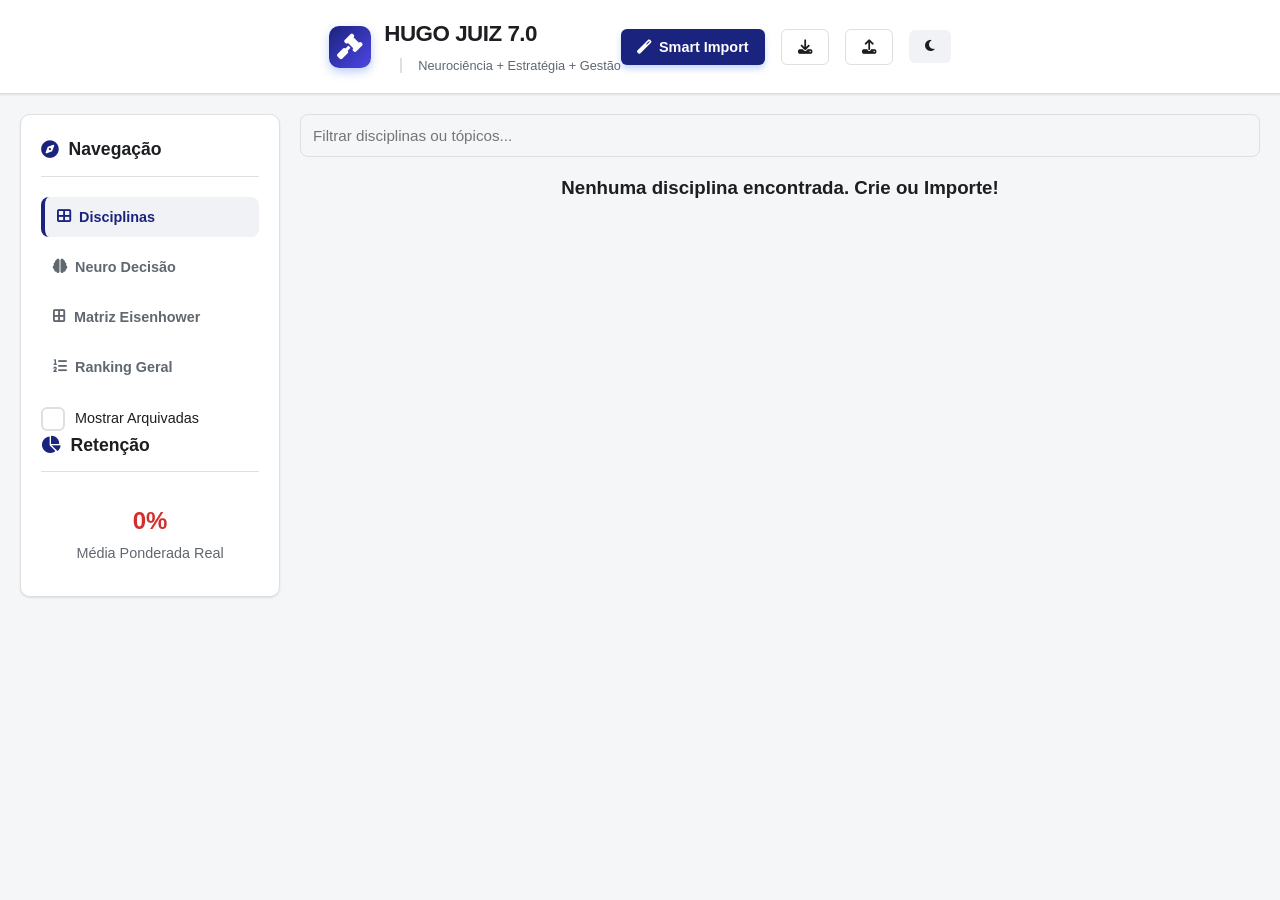
==== commit 36dd4e56: "Salvando antes de criar branch 7.9" ====
--- a/html/index.html
+++ b/html/index.html
@@ -3,7 +3,7 @@
 <head>
     <meta charset="UTF-8">
     <meta name="viewport" content="width=device-width, initial-scale=1.0">
-    <title>HUGO JUIZ 5.1 - Eisenhower Edition</title>
+    <title>HUGO JUIZ 7.0 - Ultimate</title>
     <link rel="stylesheet" href="https://cdnjs.cloudflare.com/ajax/libs/font-awesome/6.4.0/css/all.min.css">
     <link rel="stylesheet" href="style.css">
 </head>
@@ -13,13 +13,16 @@
     <header class="header">
         <div class="header-content">
             <div class="logo">
-                <i class="fas fa-chess-king"></i>
+                <i class="fas fa-gavel"></i>
                 <div>
-                    <h1>HUGO JUIZ 5.1</h1>
-                    <span class="subtitle">Estratégia & Matriz Tática</span>
+                    <h1>HUGO JUIZ 7.0</h1>
+                    <span class="subtitle">Neurociência + Estratégia + Gestão</span>
                 </div>
             </div>
             <div class="header-actions">
+                <button class="btn btn-primary" onclick="StudySystem.openSmartImportModal()" title="Importar do Edital">
+                    <i class="fas fa-magic"></i> Smart Import
+                </button>
                 <button class="btn btn-outline" onclick="StudySystem.exportData()" title="Backup">
                     <i class="fas fa-download"></i>
                 </button>
@@ -27,7 +30,7 @@
                     <i class="fas fa-upload"></i>
                 </button>
                 <button class="btn btn-secondary btn-small" onclick="toggleDarkMode()">
-                    <i class="fas fa-adjust"></i>
+                    <i class="fas fa-moon"></i>
                 </button>
             </div>
         </div>
@@ -37,109 +40,142 @@
         <aside>
             <div class="card">
                 <div class="card-header">
-                    <h3><i class="fas fa-compass"></i> Estratégia</h3>
-                </div>
-                <div class="form-group">
-                    <button class="btn btn-primary w-100" onclick="StudySystem.openAddDisciplineModal()">
-                        <i class="fas fa-plus-circle"></i> Nova Disciplina
-                    </button>
+                    <h3><i class="fas fa-compass"></i> Navegação</h3>
                 </div>
                 
                 <div class="nav-menu mt-3">
                     <button class="btn btn-menu active" id="btn-view-cards" onclick="StudySystem.switchView('cards')">
-                        <i class="fas fa-th-large"></i> Meus Cards
+                        <i class="fas fa-th-large"></i> Disciplinas
                     </button>
-                    <button class="btn btn-menu" id="btn-view-ranking" onclick="StudySystem.switchView('ranking')">
-                        <i class="fas fa-list-ol"></i> Ranking Hierárquico
-                    </button>
-                    <button class="btn btn-menu" id="btn-view-plan" onclick="StudySystem.switchView('plan')">
-                        <i class="fas fa-crosshairs"></i> Plano de Ataque
+                    <button class="btn btn-menu" id="btn-view-neuro" onclick="StudySystem.switchView('neuro')">
+                        <i class="fas fa-brain"></i> Neuro Decisão
                     </button>
                     <button class="btn btn-menu" id="btn-view-matrix" onclick="StudySystem.switchView('matrix')">
                         <i class="fas fa-border-all"></i> Matriz Eisenhower
                     </button>
+                    <button class="btn btn-menu" id="btn-view-ranking" onclick="StudySystem.switchView('ranking')">
+                        <i class="fas fa-list-ol"></i> Ranking Geral
+                    </button>
                 </div>
 
                 <div class="mt-3 pt-3 border-top">
-                    <div class="form-group">
-                        <label class="d-flex" style="cursor: pointer;">
-                            <input type="checkbox" id="show-archived-toggle" onchange="StudySystem.toggleShowArchived(this.checked)">
-                            <span class="ml-2"><i class="fas fa-bed"></i> Mostrar Adormecidas</span>
-                        </label>
-                    </div>
+                    <label class="d-flex" style="cursor: pointer; font-size: 0.9rem;">
+                        <input type="checkbox" id="show-archived-toggle" onchange="StudySystem.toggleShowArchived(this.checked)">
+                        <span class="ml-2">Mostrar Arquivadas</span>
+                    </label>
                 </div>
-            </div>
-
-            <div class="card mt-3">
-                <div class="card-header">
-                    <h3><i class="fas fa-chart-pie"></i> Aproveitamento</h3>
+                
+                <div class="card-header mt-4">
+                    <h3><i class="fas fa-chart-pie"></i> Retenção</h3>
                 </div>
                 <div style="text-align: center; padding: 10px;">
-                    <h2 id="global-average" style="font-size: 2.5rem;">0%</h2>
-                    <small class="text-muted">Média Geral Ponderada</small>
+                    <h2 id="global-retention">0%</h2>
+                    <small class="text-muted">Média Ponderada Real</small>
                 </div>
             </div>
         </aside>
 
         <main>
+            <div id="neuro-hero" class="card mb-3 hidden highlight-border">
+                <div class="neuro-header">
+                    <div>
+                        <h2><i class="fas fa-robot"></i> O que estudar agora?</h2>
+                        <p class="text-muted">Prioridades baseadas em esquecimento e impacto.</p>
+                    </div>
+                    <button class="btn btn-primary" onclick="StudySystem.generateInterleavedSession()">
+                        <i class="fas fa-random"></i> Sessão Intercalada
+                    </button>
+                </div>
+                <div id="neuro-recommendations" class="mt-3"></div>
+            </div>
+
             <div class="search-bar mb-3">
-                <input type="text" id="search-input" placeholder="Filtrar por nome, tópico ou peso...">
+                <input type="text" id="search-input" placeholder="Filtrar disciplinas ou tópicos...">
             </div>
 
             <div id="main-content-area"></div>
         </main>
     </div>
 
+    <div id="smart-import-modal" class="modal">
+        <div class="modal-content large-modal">
+            <div class="modal-header">
+                <h3><i class="fas fa-magic"></i> Importar Texto do Edital</h3>
+                <button class="btn-icon" onclick="document.getElementById('smart-import-modal').style.display='none'"><i class="fas fa-times"></i></button>
+            </div>
+            <div class="modal-body">
+                <div class="d-flex gap-2 mb-3">
+                    <div class="form-group w-50">
+                        <label>Nome da Disciplina</label>
+                        <input type="text" id="smart-name" placeholder="Ex: Direito Constitucional">
+                    </div>
+                    <div class="form-group w-25">
+                        <label>Peso</label>
+                        <input type="number" id="smart-weight" value="10">
+                    </div>
+                    <div class="form-group w-25">
+                        <label>Cor</label>
+                        <input type="color" id="smart-color" value="#1a237e" style="width:100%; height:42px">
+                    </div>
+                </div>
+                <div class="form-group">
+                    <label>Cole o texto (o sistema limpará números e pontuação)</label>
+                    <textarea id="smart-text" rows="10" placeholder="Cole aqui..."></textarea>
+                </div>
+                <button class="btn btn-primary w-100 mt-3" onclick="StudySystem.processSmartImport()">Processar</button>
+            </div>
+        </div>
+    </div>
+
     <div id="discipline-modal" class="modal">
         <div class="modal-content large-modal">
-            <div class="modal-header" id="disc-modal-header"></div>
-            <div class="modal-body" id="modal-body"></div>
+            <div class="modal-header" id="disc-modal-header">
+                </div>
+            <div class="modal-body" id="modal-body">
+                </div>
         </div>
     </div>
 
     <div id="stats-modal" class="modal" style="z-index: 2100;">
         <div class="modal-content small-modal">
             <div class="modal-header">
-                <h3>Registrar Desempenho</h3>
+                <h3>Registrar Estudo</h3>
                 <button class="btn-icon" onclick="document.getElementById('stats-modal').style.display='none'"><i class="fas fa-times"></i></button>
             </div>
             <div class="modal-body">
                 <input type="hidden" id="stats-disc-id">
                 <input type="hidden" id="stats-topic-id">
                 <div class="form-group">
-                    <label>Questões Feitas</label>
-                    <input type="number" id="stats-total" placeholder="Ex: 10">
+                    <label>Método</label>
+                    <select id="stats-method">
+                        <option value="active">🔥 Input Forte (Questões/Flashcards)</option>
+                        <option value="passive">📖 Input Fraco (Leitura)</option>
+                    </select>
                 </div>
-                <div class="form-group">
-                    <label>Questões Certas</label>
-                    <input type="number" id="stats-correct" placeholder="Ex: 8">
+                <div class="d-flex gap-2">
+                    <div class="form-group w-50"><label>Total</label><input type="number" id="stats-total"></div>
+                    <div class="form-group w-50"><label>Acertos</label><input type="number" id="stats-correct"></div>
                 </div>
-                <div class="mt-3 text-center">
-                    <button class="btn btn-primary w-100" onclick="StudySystem.saveTopicStats()">Salvar Resultado</button>
+                <div id="error-diagnosis-group" class="form-group mt-2 hidden">
+                    <label style="color:var(--danger)">Motivo do Erro</label>
+                    <select id="stats-error-type">
+                        <option value="none">Selecione...</option>
+                        <option value="gap">🧠 Lacuna Teórica</option>
+                        <option value="attention">👀 Falta de Atenção</option>
+                    </select>
                 </div>
+                <button class="btn btn-primary w-100 mt-3" onclick="StudySystem.saveTopicStats()">Salvar</button>
             </div>
         </div>
     </div>
 
     <div id="add-discipline-modal" class="modal">
         <div class="modal-content small-modal">
-            <div class="modal-header">
-                <h3>Nova Disciplina</h3>
-                <button class="btn-icon" onclick="document.getElementById('add-discipline-modal').style.display='none'"><i class="fas fa-times"></i></button>
-            </div>
+            <div class="modal-header"><h3>Nova Disciplina</h3><button class="btn-icon" onclick="document.getElementById('add-discipline-modal').style.display='none'"><i class="fas fa-times"></i></button></div>
             <div class="modal-body">
-                <div class="form-group">
-                    <label>Nome</label>
-                    <input type="text" id="new-disc-name">
-                </div>
-                <div class="form-group">
-                    <label>Peso (1-20)</label>
-                    <input type="number" id="new-disc-weight" value="10" min="1" max="20">
-                </div>
-                <div class="form-group">
-                    <label>Cor</label>
-                    <input type="color" id="new-disc-color" value="#2563eb" style="width: 100%; height: 40px;">
-                </div>
+                <div class="form-group"><label>Nome</label><input type="text" id="new-disc-name"></div>
+                <div class="form-group"><label>Peso</label><input type="number" id="new-disc-weight" value="10"></div>
+                <div class="form-group"><label>Cor</label><input type="color" id="new-disc-color" value="#1a237e" class="w-100"></div>
                 <button class="btn btn-primary w-100 mt-3" onclick="StudySystem.saveNewDiscipline()">Criar</button>
             </div>
         </div>
--- a/html/style.css
+++ b/html/style.css
@@ -913,4 +913,206 @@
 @media (max-width: 768px) {
     .matrix-grid { grid-template-columns: 1fr; grid-template-rows: auto; height: auto; }
     .quadrant { min-height: 300px; }
+}
+
+/* HUGO JUIZ 6.0 - STYLES */
+
+/* ... (Variáveis e Resets anteriores mantidos) ... */
+
+/* Neuro Hero Section */
+.neuro-header {
+    display: flex;
+    justify-content: space-between;
+    align-items: center;
+    border-bottom: 1px solid var(--border-color);
+    padding-bottom: 1rem;
+    margin-bottom: 1rem;
+}
+
+.recommendation-card {
+    background: linear-gradient(to right, var(--bg-body), var(--bg-card));
+    border-left: 5px solid;
+    padding: 1rem;
+    margin-bottom: 10px;
+    border-radius: 8px;
+    display: flex;
+    justify-content: space-between;
+    align-items: center;
+    box-shadow: var(--shadow-sm);
+    transition: transform 0.2s;
+}
+.recommendation-card:hover { transform: translateX(5px); }
+
+.rec-info h4 { margin: 0; font-size: 1rem; color: var(--text-main); }
+.rec-reason { font-size: 0.8rem; color: var(--text-muted); display: flex; align-items: center; gap: 5px; }
+
+.neuro-score {
+    background: var(--text-main);
+    color: var(--bg-card);
+    padding: 5px 10px;
+    border-radius: 20px;
+    font-weight: bold;
+    font-size: 0.8rem;
+}
+
+/* Input Method Badges */
+.badge-input-strong { background: #dbeafe; color: #1e40af; border: 1px solid #93c5fd; }
+.badge-input-weak { background: #f3f4f6; color: #4b5563; border: 1px dashed #9ca3af; }
+
+/* Error Diagnosis Colors */
+.error-gap { color: var(--danger); font-weight: bold; }
+.error-attention { color: var(--warning); font-weight: bold; }
+
+/* Interleaving Session Container */
+.interleaving-grid {
+    display: grid;
+    grid-template-columns: repeat(auto-fit, minmax(250px, 1fr));
+    gap: 1rem;
+}
+
+/* Ajustes no Modal de Stats */
+#stats-method { padding: 10px; border: 2px solid var(--primary); border-radius: 8px; font-weight: 600; }
+.gap-2 { gap: 0.5rem; }
+.w-50 { width: 49%; display: inline-block; }
+
+/* Animação para itens urgentes */
+@keyframes urgentPulse {
+    0% { box-shadow: 0 0 0 0 rgba(239, 68, 68, 0.4); }
+    70% { box-shadow: 0 0 0 6px rgba(239, 68, 68, 0); }
+    100% { box-shadow: 0 0 0 0 rgba(239, 68, 68, 0); }
+}
+.urgent-item { animation: urgentPulse 2s infinite; border-color: var(--danger); }
+
+/* ... (Mantenha todo o CSS anterior) ... */
+
+textarea {
+    width: 100%;
+    padding: 10px;
+    border: 2px solid var(--border-color);
+    border-radius: 8px;
+    background: var(--bg-input);
+    color: var(--text-main);
+    font-family: inherit;
+    resize: vertical;
+}
+
+textarea:focus {
+    outline: none;
+    border-color: var(--primary);
+    background: var(--bg-card);
+}
+
+.d-flex { display: flex; align-items: center; }
+.gap-2 { gap: 0.5rem; }
+.w-25 { width: 25%; }
+.w-50 { width: 50%; }
+.mb-3 { margin-bottom: 1rem; }
+
+:root {
+    /* Light Mode (Padrão) */
+    --primary: #1a237e;
+    --primary-light: #534bae;
+    --bg-body: #f4f6f8;
+    --bg-card: #ffffff;
+    --bg-input: #f0f2f5;
+    --text-main: #1c1e21;
+    --text-muted: #606770;
+    --border-color: #dddfe2;
+    --shadow-sm: 0 1px 2px rgba(0,0,0,0.1);
+    --shadow-md: 0 4px 12px rgba(0,0,0,0.1);
+    
+    /* Cores Semânticas */
+    --success: #00c853;
+    --warning: #ff9100;
+    --danger: #d32f2f;
+    --ai-color: #9c27b0;
+}
+
+/* Dark Mode - Definição Correta */
+body.dark-mode {
+    --primary: #7986cb;
+    --primary-light: #9fa8da;
+    --bg-body: #121212;
+    --bg-card: #1e1e1e;
+    --bg-input: #2c2c2c;
+    --text-main: #e0e0e0;
+    --text-muted: #a0a0a0;
+    --border-color: #333333;
+    --shadow-sm: 0 1px 2px rgba(0,0,0,0.5);
+    --shadow-md: 0 4px 12px rgba(0,0,0,0.5);
+}
+
+* { box-sizing: border-box; margin: 0; padding: 0; }
+body { font-family: 'Segoe UI', Tahoma, Geneva, Verdana, sans-serif; background: var(--bg-body); color: var(--text-main); transition: background 0.3s, color 0.3s; }
+
+/* Layout */
+.header { background: var(--bg-card); padding: 1rem 2rem; border-bottom: 1px solid var(--border-color); display: flex; justify-content: space-between; align-items: center; box-shadow: var(--shadow-sm); }
+.container { display: grid; grid-template-columns: 260px 1fr; gap: 20px; padding: 20px; max-width: 1600px; margin: 0 auto; }
+.card { background: var(--bg-card); border-radius: 10px; padding: 20px; box-shadow: var(--shadow-sm); border: 1px solid var(--border-color); }
+
+/* Utilitários */
+.hidden { display: none !important; }
+.d-flex { display: flex; align-items: center; }
+.gap-2 { gap: 10px; }
+.w-100 { width: 100%; }
+.w-50 { width: 49%; }
+.w-25 { width: 24%; }
+.mt-3 { margin-top: 15px; }
+.text-muted { color: var(--text-muted); font-size: 0.9rem; }
+.text-center { text-align: center; }
+
+/* Botões */
+.btn { padding: 10px 16px; border-radius: 6px; border: none; cursor: pointer; font-weight: 600; transition: all 0.2s; display: inline-flex; align-items: center; gap: 8px; }
+.btn-primary { background: var(--primary); color: white; }
+.btn-primary:hover { background: var(--primary-light); }
+.btn-outline { background: transparent; border: 1px solid var(--border-color); color: var(--text-main); }
+.btn-outline:hover { background: var(--bg-input); }
+.btn-icon { background: transparent; border: none; color: var(--text-muted); cursor: pointer; padding: 5px; font-size: 1.1rem; }
+.btn-icon:hover { color: var(--primary); transform: scale(1.1); }
+.btn-menu { width: 100%; text-align: left; padding: 12px; background: transparent; color: var(--text-muted); border-radius: 8px; margin-bottom: 5px; }
+.btn-menu.active { background: var(--bg-input); color: var(--primary); font-weight: bold; border-left: 4px solid var(--primary); }
+
+/* Inputs */
+input, select, textarea { width: 100%; padding: 10px; border-radius: 6px; border: 1px solid var(--border-color); background: var(--bg-input); color: var(--text-main); font-family: inherit; }
+input:focus, textarea:focus { outline: 2px solid var(--primary); border-color: transparent; }
+
+/* Grid de Cards */
+.disciplines-grid { display: grid; grid-template-columns: repeat(auto-fill, minmax(300px, 1fr)); gap: 20px; }
+.discipline-card { border-left: 5px solid transparent; transition: transform 0.2s; position: relative; }
+.discipline-card:hover { transform: translateY(-3px); box-shadow: var(--shadow-md); }
+.discipline-card.sleeping { opacity: 0.6; filter: grayscale(1); }
+
+.mini-dashboard { background: var(--bg-input); border-radius: 8px; padding: 10px; display: flex; justify-content: space-around; margin: 15px 0; }
+.dash-item { display: flex; flex-direction: column; align-items: center; }
+.dash-value { font-weight: bold; font-size: 1.1rem; }
+
+/* Matriz Eisenhower */
+.matrix-grid { display: grid; grid-template-columns: 1fr 1fr; gap: 20px; height: calc(100vh - 150px); min-height: 600px; }
+.quadrant { background: var(--bg-card); border-radius: 12px; padding: 15px; border: 2px solid transparent; overflow-y: auto; box-shadow: var(--shadow-sm); }
+.q1 { border-color: var(--danger); background: linear-gradient(to bottom right, var(--bg-card), rgba(211, 47, 47, 0.05)); }
+.q2 { border-color: var(--primary); background: linear-gradient(to bottom right, var(--bg-card), rgba(26, 35, 126, 0.05)); }
+.q3 { border-color: var(--warning); background: linear-gradient(to bottom right, var(--bg-card), rgba(255, 145, 0, 0.05)); }
+.q4 { border-color: var(--success); background: linear-gradient(to bottom right, var(--bg-card), rgba(0, 200, 83, 0.05)); }
+
+.matrix-item { background: var(--bg-card); padding: 8px; margin-bottom: 8px; border-radius: 4px; border-left: 4px solid; box-shadow: 0 1px 3px rgba(0,0,0,0.1); font-size: 0.9rem; display: flex; justify-content: space-between; }
+
+/* Árvore de Tópicos (Hierarquia Visual) */
+.tree-node { padding: 8px; border-radius: 6px; margin-bottom: 4px; display: flex; justify-content: space-between; align-items: center; transition: background 0.2s; }
+.tree-node:hover { background: var(--bg-input); }
+.tree-level-0 { border-left: 3px solid var(--primary); background: rgba(0,0,0,0.02); font-weight: 600; }
+.tree-level-1 { border-left: 2px solid var(--border-color); margin-left: 20px; }
+.tree-level-2 { border-left: 2px solid var(--border-color); margin-left: 40px; font-style: italic; }
+.tree-level-3 { border-left: 2px solid var(--border-color); margin-left: 60px; }
+
+/* Modais */
+.modal { display: none; position: fixed; top: 0; left: 0; width: 100%; height: 100%; background: rgba(0,0,0,0.6); align-items: center; justify-content: center; z-index: 2000; backdrop-filter: blur(2px); }
+.modal-content { background: var(--bg-card); border-radius: 12px; padding: 20px; max-height: 90vh; overflow-y: auto; box-shadow: var(--shadow-md); position: relative; }
+.large-modal { width: 90%; max-width: 900px; }
+.small-modal { width: 90%; max-width: 400px; }
+.modal-header { display: flex; justify-content: space-between; align-items: center; border-bottom: 1px solid var(--border-color); padding-bottom: 15px; margin-bottom: 15px; }
+
+@media (max-width: 768px) {
+    .container { grid-template-columns: 1fr; }
+    aside { display: none; } /* Simplificação mobile */
+    .matrix-grid { grid-template-columns: 1fr; }
 }
